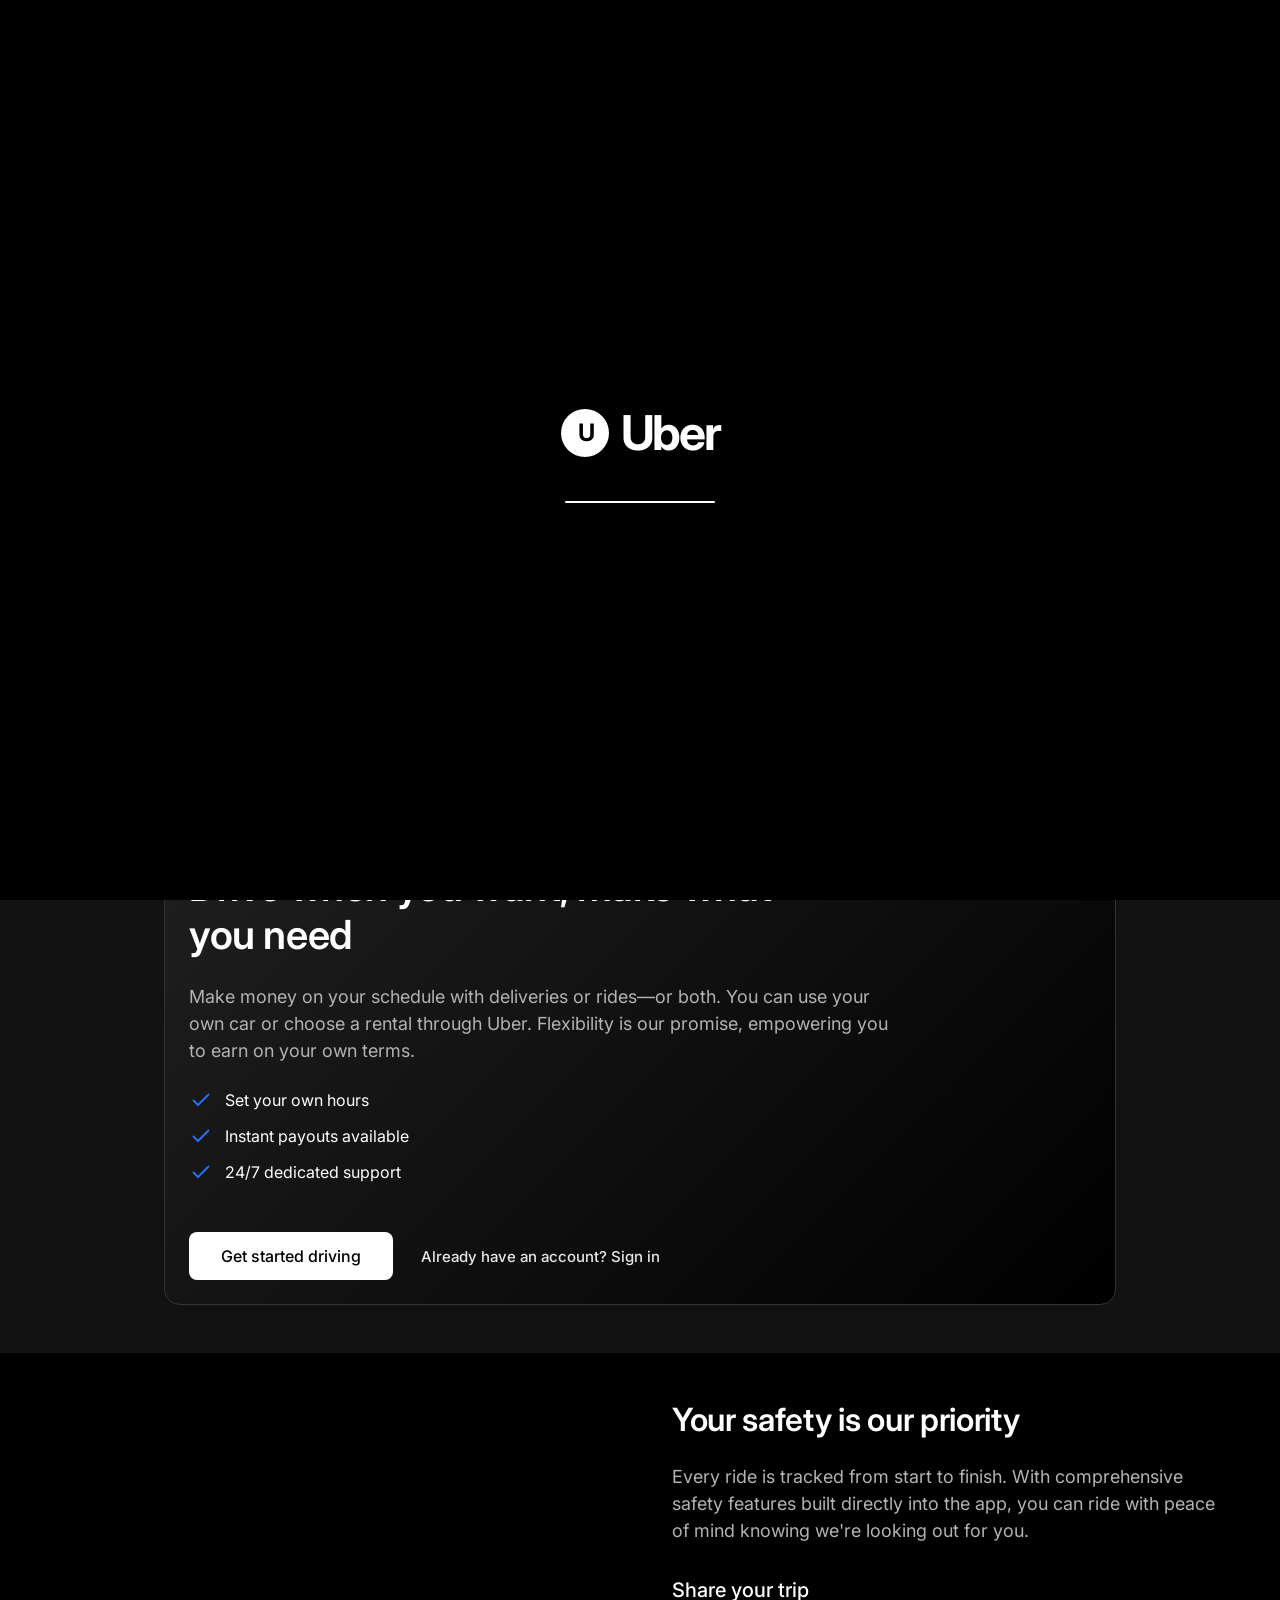
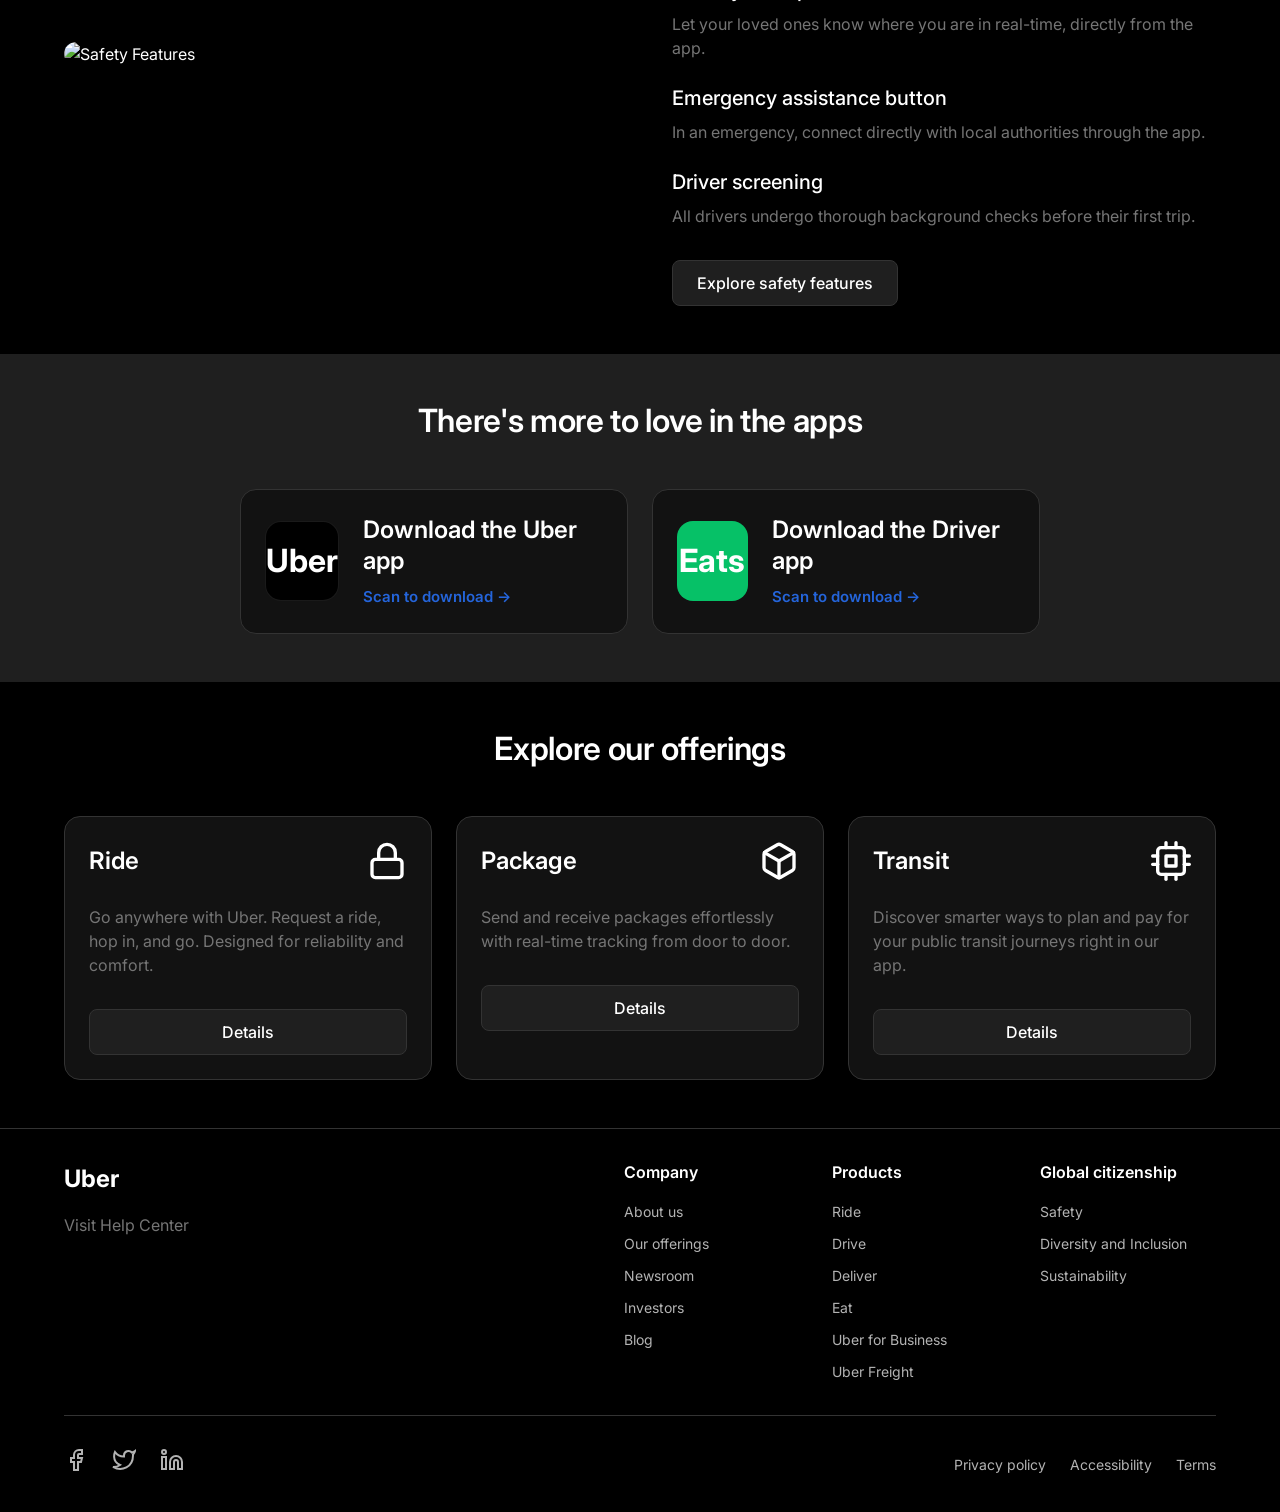
==== index.html @ 0593394d "Add files via upload" ====
<!DOCTYPE html>
<html lang="en">

<head>
    <meta charset="UTF-8">
    <meta name="viewport" content="width=device-width, initial-scale=1.0">
    <meta name="description" content="Uber Services - Premium platform for mobility and logistics">
    <title>Uber | Go anywhere, get anything</title>
    <link rel="stylesheet" href="style.css">
</head>

<body>

    <!-- Start Screen Animation -->
    <div id="start-screen" class="start-screen">
        <div class="start-logo">
            <span class="start-logo-icon">U</span>
            Uber
        </div>
        <div class="start-loader">
            <div class="start-loader-bar"></div>
        </div>
    </div>

    <!-- Header Navigation -->
    <header class="header">
        <div class="container nav-container">
            <a href="index.html" class="logo">
                <svg width="24" height="24" viewBox="0 0 24 24" fill="none" xmlns="http://www.w3.org/2000/svg">
                    <path fill-rule="evenodd" clip-rule="evenodd"
                        d="M12 24c6.627 0 12-5.373 12-12S18.627 0 12 0 0 5.373 0 12s5.373 12 12 12zm0-4.5c4.142 0 7.5-3.358 7.5-7.5S16.142 4.5 12 4.5 4.5 7.858 4.5 12s3.358 7.5 7.5 7.5z"
                        fill="currentColor" />
                </svg>
                Uber
            </a>

            <!-- Desktop Nav -->
            <nav class="nav-menu">
                <a href="index.html" class="nav-link active">Home</a>
                <a href="services.html" class="nav-link">Services</a>
                <a href="about.html" class="nav-link">About Us</a>
                <a href="related.html" class="nav-link">Related</a>
                <a href="contact.html" class="nav-link">Contact</a>
            </nav>

            <div class="nav-actions">
                <a href="login.html" class="nav-link">Log in</a>
                <a href="login.html" class="btn btn-primary route-404">Sign up</a>
            </div>

            <!-- Mobile Menu Toggle -->
            <button class="mobile-menu-btn" aria-label="Toggle Navigation">
                <span></span>
                <span></span>
                <span></span>
            </button>
        </div>
    </header>

    <!-- Mobile Menu Overlay -->
    <div class="mobile-menu-overlay">
        <nav class="mobile-nav-list">
            <a href="index.html" class="mobile-nav-link">Home</a>
            <a href="services.html" class="mobile-nav-link">Services</a>
            <a href="about.html" class="mobile-nav-link">About Us</a>
            <a href="related.html" class="mobile-nav-link">Related</a>
            <a href="contact.html" class="mobile-nav-link">Contact</a>
            <a href="dashboard.html" class="mobile-nav-link">Dashboard Demo</a>
        </nav>
        <div class="mobile-actions">
            <a href="login.html" class="btn btn-secondary" style="width: 100%;">Log in</a>
            <button class="btn btn-primary route-404" style="width: 100%;">Sign up</button>
        </div>
    </div>

    <!-- Main Content -->
    <main class="main-content">
        <!-- Hero Section -->
        <section class="section"
            style="padding-top: 120px; min-height: 80vh; display: flex; align-items: center; position: relative; overflow: hidden;">
            <div
                style="position: absolute; top: -20%; right: -10%; width: 60%; height: 140%; background: linear-gradient(225deg, rgba(39, 110, 241, 0.2) 0%, rgba(0,0,0,0) 70%); border-radius: 50%; filter: blur(80px); z-index: -1;">
            </div>

            <div class="container grid" style="grid-template-columns: 1fr; align-items: center;">
                <div style="max-width: 650px;">
                    <h1 class="animate-on-scroll" style="font-size: 3.5rem;">Go anywhere with Uber</h1>
                    <p class="text-lead animate-on-scroll"
                        style="margin-top: 24px; margin-bottom: 32px; transition-delay: 0.1s; font-size: 1.25rem;">
                        Request a ride, hop in, and go. Enjoy premium mobility and effortless logistics right at your
                        fingertips. From local commutes to cross-country freight, we've got you covered.
                    </p>
                    <div class="flex animate-on-scroll" style="gap: 16px; flex-wrap: wrap; transition-delay: 0.2s;">
                        <button class="btn btn-primary route-404" style="font-size: 1.1rem; padding: 14px 28px;">Request
                            a ride</button>
                        <button class="btn btn-secondary route-404"
                            style="font-size: 1.1rem; padding: 14px 28px;">Schedule for later</button>
                    </div>
                </div>
            </div>
        </section>

        <!-- Drive or Deliver Section -->
        <section class="section" style="background-color: var(--color-bg-secondary);">
            <div class="container grid" style="grid-template-columns: 1fr; max-width: 1000px;">
                <div class="card flex-col justify-between animate-on-scroll"
                    style="min-height: 400px; background: linear-gradient(135deg, var(--color-bg-tertiary) 0%, var(--color-bg-primary) 100%);">
                    <div>
                        <h2 style="font-size: 2.5rem; max-width: 600px;">Drive when you want, make what you need</h2>
                        <p class="text-lead mt-16" style="margin-top: 24px; max-width: 700px;">Make money on your
                            schedule with deliveries or rides—or both. You can use your own car or choose a rental
                            through Uber. Flexibility is our promise, empowering you to earn on your own terms.</p>
                        <ul style="margin-top: 24px; list-style: none; padding: 0;">
                            <li style="margin-bottom: 12px; display: flex; align-items: center; gap: 12px;">
                                <svg width="24" height="24" viewBox="0 0 24 24" fill="none" stroke="currentColor"
                                    stroke-width="2" style="color: var(--color-accent);">
                                    <polyline points="20 6 9 17 4 12"></polyline>
                                </svg> Set your own hours
                            </li>
                            <li style="margin-bottom: 12px; display: flex; align-items: center; gap: 12px;">
                                <svg width="24" height="24" viewBox="0 0 24 24" fill="none" stroke="currentColor"
                                    stroke-width="2" style="color: var(--color-accent);">
                                    <polyline points="20 6 9 17 4 12"></polyline>
                                </svg> Instant payouts available
                            </li>
                            <li style="display: flex; align-items: center; gap: 12px;">
                                <svg width="24" height="24" viewBox="0 0 24 24" fill="none" stroke="currentColor"
                                    stroke-width="2" style="color: var(--color-accent);">
                                    <polyline points="20 6 9 17 4 12"></polyline>
                                </svg> 24/7 dedicated support
                            </li>
                        </ul>
                    </div>
                    <div class="mt-32" style="margin-top: 48px;">
                        <button class="btn btn-primary route-404" style="padding: 14px 32px;">Get started
                            driving</button>
                        <a href="login.html" class="nav-link" style="margin-left: 24px;">Already have an account? Sign
                            in</a>
                    </div>
                </div>
            </div>
        </section>

        <!-- Safety Focus Section -->
        <section class="section">
            <div class="container grid" style="grid-template-columns: 1fr 1fr; gap: 64px; align-items: center;">
                <div class="animate-on-scroll">
                    <img src="https://images.unsplash.com/photo-1549317661-bd32c8ce0db2?auto=format&fit=crop&q=80&w=800"
                        alt="Safety Features" style="border-radius: var(--border-radius-lg); width: 100%;">
                </div>
                <div class="animate-on-scroll" style="transition-delay: 0.2s;">
                    <h2>Your safety is our priority</h2>
                    <p class="text-lead" style="margin-top: 24px; margin-bottom: 32px;">Every ride is tracked from start
                        to finish. With comprehensive safety features built directly into the app, you can ride with
                        peace of mind knowing we're looking out for you.</p>

                    <div style="display: grid; gap: 24px;">
                        <div>
                            <h4>Share your trip</h4>
                            <p class="text-muted" style="margin-top: 8px;">Let your loved ones know where you are in
                                real-time, directly from the app.</p>
                        </div>
                        <div>
                            <h4>Emergency assistance button</h4>
                            <p class="text-muted" style="margin-top: 8px;">In an emergency, connect directly with local
                                authorities through the app.</p>
                        </div>
                        <div>
                            <h4>Driver screening</h4>
                            <p class="text-muted" style="margin-top: 8px;">All drivers undergo thorough background
                                checks before their first trip.</p>
                        </div>
                    </div>

                    <button class="btn btn-secondary route-404" style="margin-top: 32px;">Explore safety
                        features</button>
                </div>
            </div>
        </section>

        <!-- Download App Section -->
        <section class="section" style="background-color: var(--color-bg-tertiary); text-align: center;">
            <div class="container">
                <h2 class="animate-on-scroll">There's more to love in the apps</h2>
                <div class="grid animate-on-scroll"
                    style="grid-template-columns: repeat(auto-fit, minmax(250px, 1fr)); gap: 24px; margin-top: 48px; max-width: 800px; margin-left: auto; margin-right: auto; transition-delay: 0.1s;">

                    <div class="card"
                        style="display: flex; align-items: center; text-align: left; padding: 24px; border: 1px solid var(--color-border); cursor: pointer;"
                        onclick="window.location.href='404.html'">
                        <div
                            style="width: 80px; height: 80px; background-color: var(--color-black); display: flex; justify-content: center; align-items: center; border-radius: 16px; margin-right: 24px; border: 1px solid var(--color-border-light);">
                            <span style="font-size: 2rem; font-weight: 700; color: var(--color-white);">Uber</span>
                        </div>
                        <div>
                            <h3 style="margin-bottom: 8px;">Download the Uber app</h3>
                            <span class="nav-link route-404" style="color: var(--color-accent); font-weight: 600;">Scan
                                to download -></span>
                        </div>
                    </div>

                    <div class="card"
                        style="display: flex; align-items: center; text-align: left; padding: 24px; border: 1px solid var(--color-border); cursor: pointer;"
                        onclick="window.location.href='404.html'">
                        <div
                            style="width: 80px; height: 80px; background-color: #06C167; display: flex; justify-content: center; align-items: center; border-radius: 16px; margin-right: 24px;">
                            <span style="font-size: 2rem; font-weight: 700; color: var(--color-white);">Eats</span>
                        </div>
                        <div>
                            <h3 style="margin-bottom: 8px;">Download the Driver app</h3>
                            <span class="nav-link route-404" style="color: var(--color-accent); font-weight: 600;">Scan
                                to download -></span>
                        </div>
                    </div>
                </div>
            </div>
        </section>

        <!-- Suggestions Section -->
        <section class="section">
            <div class="container">
                <h2 class="animate-on-scroll" style="margin-bottom: 48px; text-align: center;">Explore our offerings
                </h2>
                <div class="grid" style="grid-template-columns: repeat(auto-fit, minmax(280px, 1fr));">
                    <div class="card animate-on-scroll" style="transition-delay: 0.1s;">
                        <div class="flex justify-between items-center" style="margin-bottom: 24px;">
                            <h3>Ride</h3>
                            <svg width="40" height="40" viewBox="0 0 24 24" fill="none" stroke="currentColor"
                                stroke-width="2" stroke-linecap="round" stroke-linejoin="round">
                                <rect x="3" y="11" width="18" height="11" rx="2" ry="2"></rect>
                                <path d="M7 11V7a5 5 0 0110 0v4"></path>
                            </svg>
                        </div>
                        <p class="text-muted" style="margin-bottom: 32px;">Go anywhere with Uber. Request a ride, hop
                            in, and go. Designed for reliability and comfort.</p>
                        <button class="btn btn-secondary route-404" style="width: 100%;">Details</button>
                    </div>

                    <div class="card animate-on-scroll" style="transition-delay: 0.2s;">
                        <div class="flex justify-between items-center" style="margin-bottom: 24px;">
                            <h3>Package</h3>
                            <svg width="40" height="40" viewBox="0 0 24 24" fill="none" stroke="currentColor"
                                stroke-width="2" stroke-linecap="round" stroke-linejoin="round">
                                <path
                                    d="M21 16V8a2 2 0 00-1-1.73l-7-4a2 2 0 00-2 0l-7 4A2 2 0 003 8v8a2 2 0 001 1.73l7 4a2 2 0 002 0l7-4A2 2 0 0021 16z">
                                </path>
                                <polyline points="3.27 6.96 12 12.01 20.73 6.96"></polyline>
                                <line x1="12" y1="22.08" x2="12" y2="12"></line>
                            </svg>
                        </div>
                        <p class="text-muted" style="margin-bottom: 32px;">Send and receive packages effortlessly with
                            real-time tracking from door to door.</p>
                        <button class="btn btn-secondary route-404" style="width: 100%;">Details</button>
                    </div>

                    <div class="card animate-on-scroll" style="transition-delay: 0.3s;">
                        <div class="flex justify-between items-center" style="margin-bottom: 24px;">
                            <h3>Transit</h3>
                            <svg width="40" height="40" viewBox="0 0 24 24" fill="none" stroke="currentColor"
                                stroke-width="2" stroke-linecap="round" stroke-linejoin="round">
                                <rect x="4" y="4" width="16" height="16" rx="2" ry="2"></rect>
                                <rect x="9" y="9" width="6" height="6"></rect>
                                <line x1="9" y1="1" x2="9" y2="4"></line>
                                <line x1="15" y1="1" x2="15" y2="4"></line>
                                <line x1="9" y1="20" x2="9" y2="23"></line>
                                <line x1="15" y1="20" x2="15" y2="23"></line>
                                <line x1="20" y1="9" x2="23" y2="9"></line>
                                <line x1="20" y1="14" x2="23" y2="14"></line>
                                <line x1="1" y1="9" x2="4" y2="9"></line>
                                <line x1="1" y1="14" x2="4" y2="14"></line>
                            </svg>
                        </div>
                        <p class="text-muted" style="margin-bottom: 32px;">Discover smarter ways to plan and pay for
                            your public transit journeys right in our app.</p>
                        <button class="btn btn-secondary route-404" style="width: 100%;">Details</button>
                    </div>
                </div>
            </div>
        </section>
    </main>

    <!-- Footer -->
    <footer class="footer">
        <div class="container">
            <div class="footer-grid">
                <div class="footer-brand">
                    <span class="footer-logo">Uber</span>
                    <p class="text-muted">Visit Help Center</p>
                </div>

                <div>
                    <h4 class="footer-heading">Company</h4>
                    <ul class="footer-links">
                        <li><a href="about.html" class="footer-link">About us</a></li>
                        <li><a href="services.html" class="footer-link">Our offerings</a></li>
                        <li><a href="related.html" class="footer-link">Newsroom</a></li>
                        <li><a href="404.html" class="footer-link">Investors</a></li>
                        <li><a href="404.html" class="footer-link">Blog</a></li>
                    </ul>
                </div>

                <div>
                    <h4 class="footer-heading">Products</h4>
                    <ul class="footer-links">
                        <li><a href="services.html" class="footer-link">Ride</a></li>
                        <li><a href="404.html" class="footer-link">Drive</a></li>
                        <li><a href="404.html" class="footer-link">Deliver</a></li>
                        <li><a href="404.html" class="footer-link">Eat</a></li>
                        <li><a href="404.html" class="footer-link">Uber for Business</a></li>
                        <li><a href="404.html" class="footer-link">Uber Freight</a></li>
                    </ul>
                </div>

                <div>
                    <h4 class="footer-heading">Global citizenship</h4>
                    <ul class="footer-links">
                        <li><a href="404.html" class="footer-link">Safety</a></li>
                        <li><a href="404.html" class="footer-link">Diversity and Inclusion</a></li>
                        <li><a href="404.html" class="footer-link">Sustainability</a></li>
                    </ul>
                </div>
            </div>

            <div class="footer-bottom">
                <div class="flex" style="gap: 24px;">
                    <a href="404.html" class="social-link"><svg width="24" height="24" viewBox="0 0 24 24" fill="none"
                            stroke="currentColor" stroke-width="2">
                            <path d="M18 2h-3a5 5 0 00-5 5v3H7v4h3v8h4v-8h3l1-4h-4V7a1 1 0 011-1h3z"></path>
                        </svg></a>
                    <a href="404.html" class="social-link"><svg width="24" height="24" viewBox="0 0 24 24" fill="none"
                            stroke="currentColor" stroke-width="2">
                            <path
                                d="M23 3a10.9 10.9 0 01-3.14 1.53 4.48 4.48 0 00-7.86 3v1A10.66 10.66 0 013 4s-4 9 5 13a11.64 11.64 0 01-7 2c9 5 20 0 20-11.5a4.5 4.5 0 00-.08-.83A7.72 7.72 0 0023 3z">
                            </path>
                        </svg></a>
                    <a href="404.html" class="social-link"><svg width="24" height="24" viewBox="0 0 24 24" fill="none"
                            stroke="currentColor" stroke-width="2">
                            <path
                                d="M16 8a6 6 0 016 6v7h-4v-7a2 2 0 00-2-2 2 2 0 00-2 2v7h-4v-7a6 6 0 016-6zM2 9h4v12H2z">
                            </path>
                            <circle cx="4" cy="4" r="2"></circle>
                        </svg></a>
                </div>

                <div class="flex" style="gap: 24px;">
                    <a href="404.html" class="footer-link">Privacy policy</a>
                    <a href="404.html" class="footer-link">Accessibility</a>
                    <a href="404.html" class="footer-link">Terms</a>
                </div>
            </div>
        </div>
    </footer>

    <script src="script.js"></script>
    <style>
        /* Responsive adjustments for the newly added Grid layout on mobile */
        @media (max-width: 768px) {
            .container.grid[style*="grid-template-columns: 1fr 1fr"] {
                grid-template-columns: 1fr !important;
                gap: 32px !important;
            }
        }
    </style>
</body>

</html>
---- style.css ----
@import url('https://fonts.googleapis.com/css2?family=Inter:wght@300;400;500;600;700&display=swap');

:root {
    /* Colors - Premium Dark Theme Default with Light Theme Accents */
    --color-bg-primary: #000000;
    --color-bg-secondary: #121212;
    --color-bg-tertiary: #1f1f1f;

    --color-text-primary: #ffffff;
    --color-text-secondary: #b3b3b3;
    --color-text-muted: #757575;

    --color-accent: #276ef1;
    /* Classic tech blue */
    --color-accent-hover: #1e5adb;
    --color-white: #ffffff;
    --color-black: #000000;

    --color-border: #333333;
    --color-border-light: rgba(255, 255, 255, 0.1);

    /* Typography */
    --font-family-base: 'Inter', -apple-system, BlinkMacSystemFont, "Segoe UI", Roboto, Helvetica, Arial, sans-serif;

    /* Layout */
    --max-width: 1200px;
    --header-height: 70px;
    --spacing-xs: 4px;
    --spacing-sm: 8px;
    --spacing-md: 16px;
    --spacing-lg: 24px;
    --spacing-xl: 32px;
    --spacing-xxl: 48px;

    /* Components */
    --border-radius-sm: 4px;
    --border-radius-md: 8px;
    --border-radius-lg: 16px;
    --border-radius-pill: 9999px;

    /* Shadows & Glass */
    --shadow-sm: 0 1px 2px rgba(0, 0, 0, 0.1);
    --shadow-md: 0 4px 6px -1px rgba(0, 0, 0, 0.1), 0 2px 4px -1px rgba(0, 0, 0, 0.06);
    --shadow-lg: 0 10px 15px -3px rgba(0, 0, 0, 0.1), 0 4px 6px -2px rgba(0, 0, 0, 0.05);

    --glass-bg: rgba(31, 31, 31, 0.6);
    --glass-border: rgba(255, 255, 255, 0.08);

    /* Transitions */
    --transition-fast: 0.15s ease-in-out;
    --transition-normal: 0.3s cubic-bezier(0.4, 0, 0.2, 1);
    --transition-slow: 0.5s cubic-bezier(0.4, 0, 0.2, 1);
}

/* =========================================
   RESET & BASE 
   ========================================= */
*,
*::before,
*::after {
    box-sizing: border-box;
    margin: 0;
    padding: 0;
}

html {
    font-size: 16px;
    scroll-behavior: smooth;
}

body {
    font-family: var(--font-family-base);
    background-color: var(--color-bg-primary);
    color: var(--color-text-primary);
    line-height: 1.5;
    -webkit-font-smoothing: antialiased;
    -moz-osx-font-smoothing: grayscale;
    overflow-x: hidden;
    min-width: 320px;
    /* Base mobile requirement */
    min-height: 100vh;
    display: flex;
    flex-direction: column;
}

/* Hide scrollbar for a cleaner look while maintaining functionality */
::-webkit-scrollbar {
    width: 8px;
}

::-webkit-scrollbar-track {
    background: var(--color-bg-primary);
}

::-webkit-scrollbar-thumb {
    background: var(--color-border);
    border-radius: 4px;
}

::-webkit-scrollbar-thumb:hover {
    background: var(--color-text-muted);
}

a {
    color: inherit;
    text-decoration: none;
    transition: color var(--transition-fast);
}

ul,
ol {
    list-style: none;
}

img,
video {
    max-width: 100%;
    height: auto;
    display: block;
}

button {
    cursor: pointer;
    font-family: inherit;
    border: none;
    background: none;
}

/* Typography Classes */
h1,
.h1 {
    font-size: 2.5rem;
    font-weight: 700;
    line-height: 1.2;
    letter-spacing: -0.02em;
}

h2,
.h2 {
    font-size: 2rem;
    font-weight: 600;
    line-height: 1.2;
    letter-spacing: -0.01em;
}

h3,
.h3 {
    font-size: 1.5rem;
    font-weight: 600;
    line-height: 1.3;
}

h4,
.h4 {
    font-size: 1.25rem;
    font-weight: 500;
    line-height: 1.4;
}

.text-lead {
    font-size: 1.125rem;
    color: var(--color-text-secondary);
}

.text-small {
    font-size: 0.875rem;
    color: var(--color-text-secondary);
}

.text-muted {
    color: var(--color-text-muted);
}

/* =========================================
   LAYOUT UTILITIES
   ========================================= */
.container {
    width: 100%;
    max-width: var(--max-width);
    margin-left: auto;
    margin-right: auto;
    padding-left: var(--spacing-md);
    padding-right: var(--spacing-md);
}

@media (min-width: 768px) {
    .container {
        padding-left: var(--spacing-lg);
        padding-right: var(--spacing-lg);
    }
}

.section {
    padding-top: var(--spacing-xxl);
    padding-bottom: var(--spacing-xxl);
}

.main-content {
    flex: 1 0 auto;
    padding-top: var(--header-height);
    /* Offset for fixed header */
}

/* Flex & Grid Gradients */
.grid {
    display: grid;
    gap: var(--spacing-lg);
}

.flex {
    display: flex;
}

.flex-col {
    flex-direction: column;
}

.items-center {
    align-items: center;
}

.justify-between {
    justify-content: space-between;
}

.justify-center {
    justify-content: center;
}

/* =========================================
   COMPONENTS
   ========================================= */

/* Buttons */
.btn {
    display: inline-flex;
    align-items: center;
    justify-content: center;
    padding: 12px 24px;
    font-size: 1rem;
    font-weight: 500;
    border-radius: var(--border-radius-md);
    transition: all var(--transition-fast);
    text-align: center;
}

.btn-primary {
    background-color: var(--color-white);
    color: var(--color-black);
}

.btn-primary:hover {
    background-color: var(--color-text-secondary);
    transform: translateY(-1px);
}

.btn-secondary {
    background-color: var(--color-bg-tertiary);
    color: var(--color-text-primary);
    border: 1px solid var(--color-border);
}

.btn-secondary:hover {
    background-color: var(--color-border);
}

.btn-accent {
    background-color: var(--color-accent);
    color: var(--color-white);
}

.btn-accent:hover {
    background-color: var(--color-accent-hover);
}

.btn-icon {
    width: 40px;
    height: 40px;
    border-radius: 50%;
    padding: 0;
    display: flex;
    align-items: center;
    justify-content: center;
    background-color: var(--color-bg-tertiary);
    color: var(--color-text-primary);
    transition: background-color var(--transition-fast);
}

.btn-icon:hover {
    background-color: var(--color-border);
}

/* Badges / Pill */
.badge {
    display: inline-block;
    padding: 4px 12px;
    border-radius: var(--border-radius-pill);
    font-size: 0.75rem;
    font-weight: 600;
    text-transform: uppercase;
    letter-spacing: 0.05em;
    background-color: rgba(255, 255, 255, 0.1);
    color: var(--color-white);
}

/* Cards */
.card {
    background-color: var(--color-bg-secondary);
    border: 1px solid var(--color-border);
    border-radius: var(--border-radius-lg);
    padding: var(--spacing-lg);
    transition: transform var(--transition-normal), box-shadow var(--transition-normal);
}

.card:hover {
    transform: translateY(-4px);
    box-shadow: 0 10px 30px rgba(0, 0, 0, 0.5);
    border-color: rgba(255, 255, 255, 0.2);
}

.card-img-wrapper {
    border-radius: var(--border-radius-sm);
    overflow: hidden;
    margin-bottom: var(--spacing-md);
    position: relative;
    aspect-ratio: 16/9;
}

.card-img-wrapper img {
    width: 100%;
    height: 100%;
    object-fit: cover;
    transition: transform var(--transition-slow);
}

.card:hover .card-img-wrapper img {
    transform: scale(1.05);
}

/* Form Elements */
.form-group {
    margin-bottom: var(--spacing-md);
    position: relative;
}

.form-label {
    display: block;
    margin-bottom: var(--spacing-xs);
    font-size: 0.875rem;
    color: var(--color-text-secondary);
    font-weight: 500;
}

.form-control {
    width: 100%;
    padding: 14px 16px;
    background-color: var(--color-bg-tertiary);
    border: 1px solid var(--color-border);
    color: var(--color-text-primary);
    border-radius: var(--border-radius-md);
    font-size: 1rem;
    font-family: inherit;
    transition: border-color var(--transition-fast), box-shadow var(--transition-fast);
}

.form-control:focus {
    outline: none;
    border-color: var(--color-text-secondary);
    box-shadow: 0 0 0 2px rgba(255, 255, 255, 0.1);
}

.form-control::placeholder {
    color: var(--color-text-muted);
}

/* =========================================
   HEADER & NAVIGATION
   ========================================= */
.header {
    position: fixed;
    top: 0;
    left: 0;
    width: 100%;
    height: var(--header-height);
    background: var(--glass-bg);
    backdrop-filter: blur(12px);
    -webkit-backdrop-filter: blur(12px);
    border-bottom: 1px solid var(--glass-border);
    z-index: 1000;
    display: flex;
    align-items: center;
    transition: transform var(--transition-normal);
}

.header.scrolled-down {
    transform: translateY(-100%);
}

.header.scrolled-up {
    transform: translateY(0);
    background-color: rgba(0, 0, 0, 0.9);
}

.nav-container {
    display: flex;
    justify-content: space-between;
    align-items: center;
    width: 100%;
    height: 100%;
}

.logo {
    font-size: 1.5rem;
    font-weight: 700;
    letter-spacing: -0.05em;
    display: flex;
    align-items: center;
    gap: 8px;
}

/* Desktop Nav */
.nav-menu {
    display: none;
}

@media (min-width: 1024px) {
    .nav-menu {
        display: flex;
        align-items: center;
        gap: var(--spacing-lg);
    }
}

.nav-link {
    font-weight: 500;
    font-size: 0.9375rem;
    color: var(--color-text-primary);
    position: relative;
    padding: 8px 0;
    opacity: 0.9;
}

.nav-link:hover,
.nav-link.active {
    opacity: 1;
}

.nav-link::after {
    content: '';
    position: absolute;
    bottom: 0;
    left: 0;
    width: 0;
    height: 2px;
    background-color: var(--color-white);
    transition: width var(--transition-normal);
}

.nav-link:hover::after,
.nav-link.active::after {
    width: 100%;
}

.nav-actions {
    display: none;
}

@media (min-width: 1024px) {
    .nav-actions {
        display: flex;
        align-items: center;
        gap: var(--spacing-md);
    }
}

/* Mobile Nav Toggle */
.mobile-menu-btn {
    display: flex;
    flex-direction: column;
    justify-content: space-between;
    width: 24px;
    height: 18px;
    background: transparent;
    border: none;
    cursor: pointer;
    z-index: 1002;
}

@media (min-width: 1024px) {
    .mobile-menu-btn {
        display: none;
    }
}

.mobile-menu-btn span {
    display: block;
    width: 100%;
    height: 2px;
    background-color: var(--color-white);
    border-radius: 2px;
    transition: transform var(--transition-normal), opacity var(--transition-fast);
    transform-origin: left center;
}

.mobile-menu-btn.open span:nth-child(1) {
    transform: rotate(45deg);
}

.mobile-menu-btn.open span:nth-child(2) {
    opacity: 0;
}

.mobile-menu-btn.open span:nth-child(3) {
    transform: rotate(-45deg);
}

/* Mobile Menu Overlay */
.mobile-menu-overlay {
    position: fixed;
    top: 0;
    left: 0;
    width: 100vw;
    height: 100vh;
    background-color: var(--color-bg-primary);
    z-index: 1001;
    display: flex;
    flex-direction: column;
    padding: calc(var(--header-height) + var(--spacing-lg)) var(--spacing-lg) var(--spacing-lg);
    transform: translateX(100%);
    transition: transform var(--transition-normal);
    overflow-y: auto;
}

.mobile-menu-overlay.open {
    transform: translateX(0);
}

.mobile-nav-list {
    display: flex;
    flex-direction: column;
    gap: var(--spacing-lg);
    margin-bottom: var(--spacing-xxl);
}

.mobile-nav-link {
    font-size: 2rem;
    font-weight: 600;
    letter-spacing: -0.02em;
}

.mobile-actions {
    display: flex;
    flex-direction: column;
    gap: var(--spacing-md);
    margin-top: auto;
}

/* =========================================
   FOOTER
   ========================================= */
.footer {
    background-color: var(--color-bg-primary);
    border-top: 1px solid var(--color-border);
    padding: var(--spacing-xl) 0;
    margin-top: auto;
}

.footer-grid {
    display: grid;
    grid-template-columns: 1fr;
    gap: var(--spacing-xl);
}

@media (min-width: 768px) {
    .footer-grid {
        grid-template-columns: 2fr 1fr 1fr;
    }
}

@media (min-width: 1024px) {
    .footer-grid {
        grid-template-columns: 3fr 1fr 1fr 1fr;
    }
}

.footer-brand {
    margin-bottom: var(--spacing-md);
}

.footer-logo {
    font-size: 1.5rem;
    font-weight: 700;
    margin-bottom: var(--spacing-md);
    display: block;
}

.social-links {
    display: flex;
    gap: var(--spacing-md);
    margin-top: var(--spacing-md);
}

.social-link {
    color: var(--color-text-secondary);
    font-size: 1.25rem;
}

.social-link:hover {
    color: var(--color-white);
}

.footer-heading {
    font-size: 1rem;
    font-weight: 600;
    margin-bottom: var(--spacing-md);
}

.footer-links {
    display: flex;
    flex-direction: column;
    gap: var(--spacing-sm);
}

.footer-link {
    color: var(--color-text-secondary);
    font-size: 0.875rem;
}

.footer-link:hover {
    color: var(--color-white);
    text-decoration: underline;
}

.footer-bottom {
    display: flex;
    flex-direction: column;
    align-items: center;
    gap: var(--spacing-md);
    padding-top: var(--spacing-xl);
    margin-top: var(--spacing-xl);
    border-top: 1px solid var(--color-border);
    font-size: 0.875rem;
    color: var(--color-text-muted);
}

@media (min-width: 768px) {
    .footer-bottom {
        flex-direction: row;
        justify-content: space-between;
    }
}

/* =========================================
   START SCREEN ANIMATION
   ========================================= */
.start-screen {
    position: fixed;
    top: 0;
    left: 0;
    width: 100vw;
    height: 100vh;
    background-color: var(--color-black);
    z-index: 9999;
    display: flex;
    justify-content: center;
    align-items: center;
    flex-direction: column;
    transition: opacity 0.6s cubic-bezier(0.8, 0, 0.2, 1), visibility 0.6s;
}

.start-screen.hidden {
    opacity: 0;
    visibility: hidden;
    pointer-events: none;
}

.start-logo {
    font-size: 3rem;
    font-weight: 700;
    letter-spacing: -0.05em;
    color: var(--color-white);
    display: flex;
    align-items: center;
    gap: 12px;
    opacity: 0;
    animation: revealUp 0.8s 0.2s cubic-bezier(0.2, 0.8, 0.2, 1) forwards;
}

.start-logo-icon {
    width: 48px;
    height: 48px;
    background: var(--color-white);
    color: var(--color-black);
    border-radius: 50%;
    display: flex;
    justify-content: center;
    align-items: center;
    font-size: 1.5rem;
    transform: scale(0);
    animation: scaleIn 0.6s 0.6s cubic-bezier(0.34, 1.56, 0.64, 1) forwards;
}

.start-loader {
    margin-top: 32px;
    width: 150px;
    height: 2px;
    background-color: rgba(255, 255, 255, 0.1);
    border-radius: 2px;
    overflow: hidden;
    position: relative;
    opacity: 0;
    animation: fadeIn 0.4s 1s forwards;
}

.start-loader-bar {
    position: absolute;
    top: 0;
    left: 0;
    height: 100%;
    width: 0%;
    background-color: var(--color-white);
    animation: loadProgress 1.5s 1.2s cubic-bezier(0.8, 0, 0.2, 1) forwards;
}

/* =========================================
   SCROLL ANIMATIONS (Intersection Observer)
   ========================================= */
.animate-on-scroll {
    opacity: 0;
    transform: translateY(30px);
    transition: opacity 0.8s cubic-bezier(0.2, 0.8, 0.2, 1),
        transform 0.8s cubic-bezier(0.2, 0.8, 0.2, 1);
    will-change: opacity, transform;
}

.animate-on-scroll.is-visible {
    opacity: 1;
    transform: translateY(0);
}

/* Base Keyframes */
@keyframes revealUp {
    0% {
        opacity: 0;
        transform: translateY(20px);
    }

    100% {
        opacity: 1;
        transform: translateY(0);
    }
}

@keyframes scaleIn {
    0% {
        transform: scale(0);
    }

    100% {
        transform: scale(1);
    }
}

@keyframes fadeIn {
    0% {
        opacity: 0;
    }

    100% {
        opacity: 1;
    }
}

@keyframes loadProgress {
    0% {
        width: 0%;
    }

    100% {
        width: 100%;
    }
}
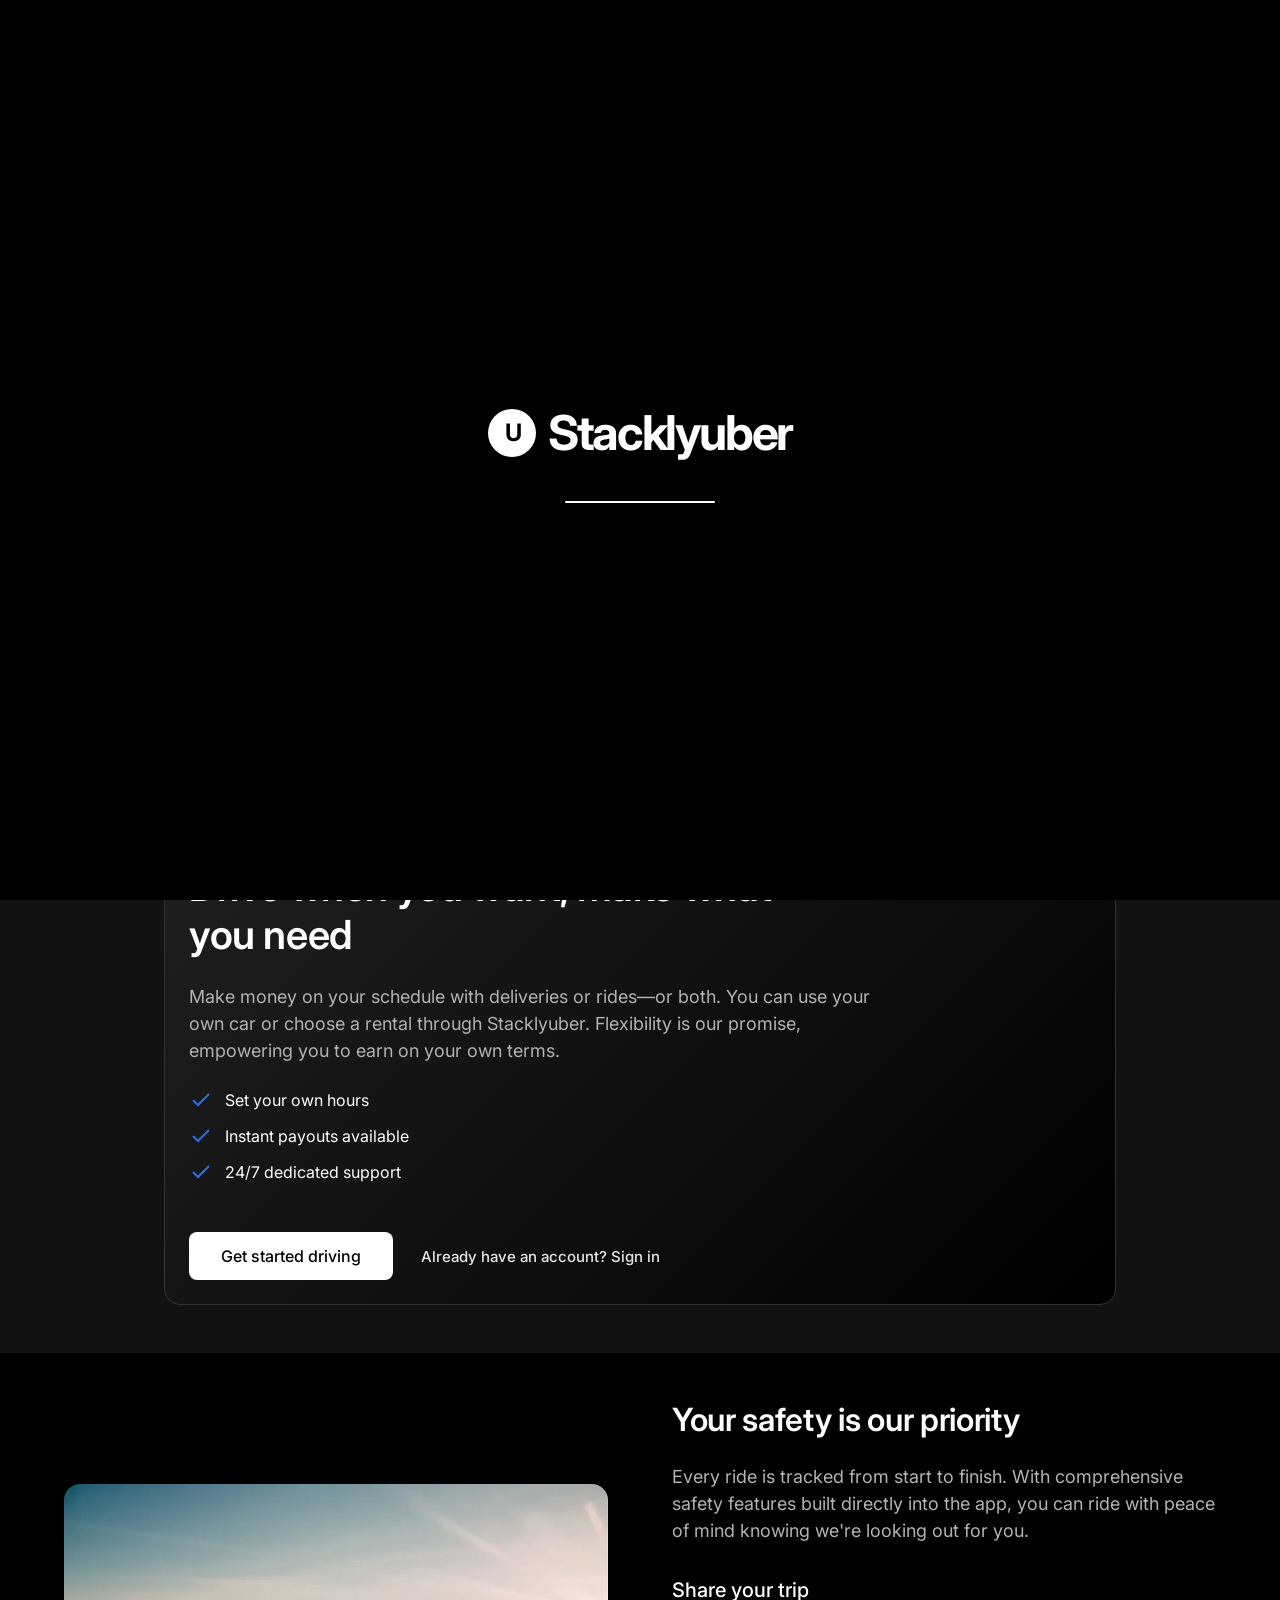
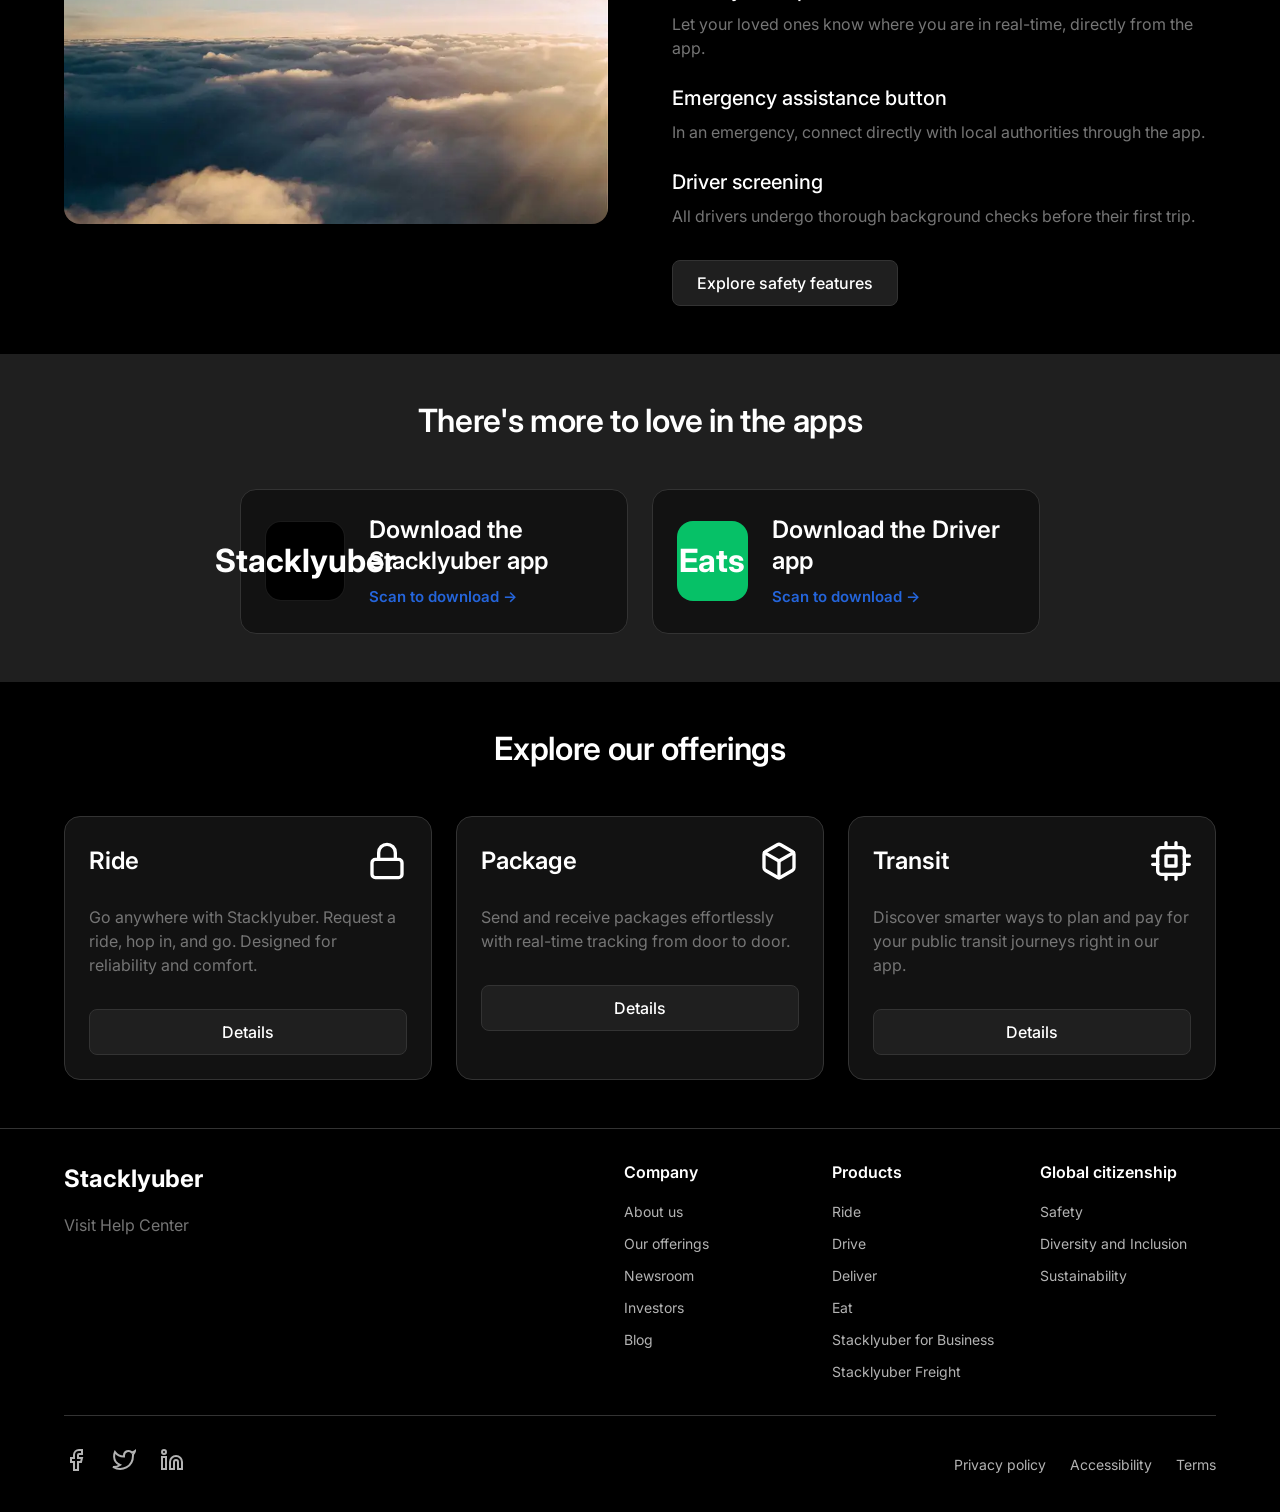
==== commit 67ff15a3: "Add files via upload" ====
--- a/index.html
+++ b/index.html
@@ -4,8 +4,8 @@
 <head>
     <meta charset="UTF-8">
     <meta name="viewport" content="width=device-width, initial-scale=1.0">
-    <meta name="description" content="Uber Services - Premium platform for mobility and logistics">
-    <title>Uber | Go anywhere, get anything</title>
+    <meta name="description" content="Stacklyuber Services - Premium platform for mobility and logistics">
+    <title>Stacklyuber | Go anywhere, get anything</title>
     <link rel="stylesheet" href="style.css">
 </head>
 
@@ -15,7 +15,7 @@
     <div id="start-screen" class="start-screen">
         <div class="start-logo">
             <span class="start-logo-icon">U</span>
-            Uber
+            Stacklyuber
         </div>
         <div class="start-loader">
             <div class="start-loader-bar"></div>
@@ -31,12 +31,18 @@
                         d="M12 24c6.627 0 12-5.373 12-12S18.627 0 12 0 0 5.373 0 12s5.373 12 12 12zm0-4.5c4.142 0 7.5-3.358 7.5-7.5S16.142 4.5 12 4.5 4.5 7.858 4.5 12s3.358 7.5 7.5 7.5z"
                         fill="currentColor" />
                 </svg>
-                Uber
+                Stacklyuber
             </a>
 
-            <!-- Desktop Nav -->
+                        <!-- Desktop Nav -->
             <nav class="nav-menu">
-                <a href="index.html" class="nav-link active">Home</a>
+                <div class="dropdown">
+                    <button class="nav-link dropdown-btn active">Home <svg width="16" height="16" viewBox="0 0 24 24" fill="none" stroke="currentColor" stroke-width="2" stroke-linecap="round" stroke-linejoin="round"><polyline points="6 9 12 15 18 9"></polyline></svg></button>
+                    <div class="dropdown-content">
+                        <a href="index.html">Home 1</a>
+                        <a href="home2.html">Home 2</a>
+                    </div>
+                </div>
                 <a href="services.html" class="nav-link">Services</a>
                 <a href="about.html" class="nav-link">About Us</a>
                 <a href="related.html" class="nav-link">Related</a>
@@ -59,8 +65,12 @@
 
     <!-- Mobile Menu Overlay -->
     <div class="mobile-menu-overlay">
-        <nav class="mobile-nav-list">
-            <a href="index.html" class="mobile-nav-link">Home</a>
+                <nav class="mobile-nav-list">
+            <button class="mobile-dropdown-btn" onclick="this.nextElementSibling.classList.toggle('show')">Home <svg width="20" height="20" viewBox="0 0 24 24" fill="none" stroke="currentColor" stroke-width="2"><polyline points="6 9 12 15 18 9"></polyline></svg></button>
+            <div class="mobile-dropdown-content">
+                <a href="index.html">Home 1</a>
+                <a href="home2.html">Home 2</a>
+            </div>
             <a href="services.html" class="mobile-nav-link">Services</a>
             <a href="about.html" class="mobile-nav-link">About Us</a>
             <a href="related.html" class="mobile-nav-link">Related</a>
@@ -84,7 +94,7 @@
 
             <div class="container grid" style="grid-template-columns: 1fr; align-items: center;">
                 <div style="max-width: 650px;">
-                    <h1 class="animate-on-scroll" style="font-size: 3.5rem;">Go anywhere with Uber</h1>
+                    <h1 class="animate-on-scroll" style="font-size: 3.5rem;">Go anywhere with Stacklyuber</h1>
                     <p class="text-lead animate-on-scroll"
                         style="margin-top: 24px; margin-bottom: 32px; transition-delay: 0.1s; font-size: 1.25rem;">
                         Request a ride, hop in, and go. Enjoy premium mobility and effortless logistics right at your
@@ -109,7 +119,7 @@
                         <h2 style="font-size: 2.5rem; max-width: 600px;">Drive when you want, make what you need</h2>
                         <p class="text-lead mt-16" style="margin-top: 24px; max-width: 700px;">Make money on your
                             schedule with deliveries or rides—or both. You can use your own car or choose a rental
-                            through Uber. Flexibility is our promise, empowering you to earn on your own terms.</p>
+                            through Stacklyuber. Flexibility is our promise, empowering you to earn on your own terms.</p>
                         <ul style="margin-top: 24px; list-style: none; padding: 0;">
                             <li style="margin-bottom: 12px; display: flex; align-items: center; gap: 12px;">
                                 <svg width="24" height="24" viewBox="0 0 24 24" fill="none" stroke="currentColor"
@@ -145,7 +155,7 @@
         <section class="section">
             <div class="container grid" style="grid-template-columns: 1fr 1fr; gap: 64px; align-items: center;">
                 <div class="animate-on-scroll">
-                    <img src="https://images.unsplash.com/photo-1549317661-bd32c8ce0db2?auto=format&fit=crop&q=80&w=800"
+                    <img src="images/site_img_6.webp"
                         alt="Safety Features" style="border-radius: var(--border-radius-lg); width: 100%;">
                 </div>
                 <div class="animate-on-scroll" style="transition-delay: 0.2s;">
@@ -190,10 +200,10 @@
                         onclick="window.location.href='404.html'">
                         <div
                             style="width: 80px; height: 80px; background-color: var(--color-black); display: flex; justify-content: center; align-items: center; border-radius: 16px; margin-right: 24px; border: 1px solid var(--color-border-light);">
-                            <span style="font-size: 2rem; font-weight: 700; color: var(--color-white);">Uber</span>
-                        </div>
-                        <div>
-                            <h3 style="margin-bottom: 8px;">Download the Uber app</h3>
+                            <span style="font-size: 2rem; font-weight: 700; color: var(--color-white);">Stacklyuber</span>
+                        </div>
+                        <div>
+                            <h3 style="margin-bottom: 8px;">Download the Stacklyuber app</h3>
                             <span class="nav-link route-404" style="color: var(--color-accent); font-weight: 600;">Scan
                                 to download -></span>
                         </div>
@@ -231,7 +241,7 @@
                                 <path d="M7 11V7a5 5 0 0110 0v4"></path>
                             </svg>
                         </div>
-                        <p class="text-muted" style="margin-bottom: 32px;">Go anywhere with Uber. Request a ride, hop
+                        <p class="text-muted" style="margin-bottom: 32px;">Go anywhere with Stacklyuber. Request a ride, hop
                             in, and go. Designed for reliability and comfort.</p>
                         <button class="btn btn-secondary route-404" style="width: 100%;">Details</button>
                     </div>
@@ -284,7 +294,7 @@
         <div class="container">
             <div class="footer-grid">
                 <div class="footer-brand">
-                    <span class="footer-logo">Uber</span>
+                    <span class="footer-logo">Stacklyuber</span>
                     <p class="text-muted">Visit Help Center</p>
                 </div>
 
@@ -306,8 +316,8 @@
                         <li><a href="404.html" class="footer-link">Drive</a></li>
                         <li><a href="404.html" class="footer-link">Deliver</a></li>
                         <li><a href="404.html" class="footer-link">Eat</a></li>
-                        <li><a href="404.html" class="footer-link">Uber for Business</a></li>
-                        <li><a href="404.html" class="footer-link">Uber Freight</a></li>
+                        <li><a href="404.html" class="footer-link">Stacklyuber for Business</a></li>
+                        <li><a href="404.html" class="footer-link">Stacklyuber Freight</a></li>
                     </ul>
                 </div>
 
--- a/style.css
+++ b/style.css
@@ -431,6 +431,101 @@
     }
 }
 
+.nav-link.active {
+    font-weight: 600;
+}
+
+/* Dropdown Styles */
+.dropdown {
+    position: relative;
+    display: inline-block;
+}
+
+.dropdown-btn {
+    background: transparent;
+    border: none;
+    font-size: 1rem;
+    cursor: pointer;
+    display: flex;
+    align-items: center;
+    gap: 4px;
+}
+
+.dropdown-content {
+    display: none;
+    position: absolute;
+    background-color: var(--color-bg-secondary);
+    min-width: 160px;
+    box-shadow: var(--shadow-md);
+    border-radius: var(--border-radius-md);
+    border: 1px solid var(--color-border);
+    z-index: 1000;
+    top: 100%;
+    left: 0;
+    padding: 8px 0;
+    opacity: 0;
+    transform: translateY(10px);
+    transition: opacity var(--transition-bounce), transform var(--transition-bounce);
+}
+
+.dropdown-content a {
+    color: var(--color-text-primary);
+    padding: 12px 16px;
+    text-decoration: none;
+    display: block;
+    font-size: 0.875rem;
+    transition: background-color var(--transition-fast);
+}
+
+.dropdown-content a:hover {
+    background-color: var(--color-bg-tertiary);
+}
+
+/* Show dropdown on hover (desktop) */
+@media (min-width: 769px) {
+    .dropdown:hover .dropdown-content {
+        display: block;
+        opacity: 1;
+        transform: translateY(0);
+    }
+}
+
+/* Mobile Nav Dropdown */
+.mobile-dropdown-btn {
+    display: flex;
+    justify-content: space-between;
+    align-items: center;
+    width: 100%;
+    background: transparent;
+    border: none;
+    color: var(--color-white);
+    font-size: 1.5rem;
+    font-weight: 600;
+    text-align: left;
+    margin-bottom: 24px;
+    cursor: pointer;
+}
+
+.mobile-dropdown-content {
+    display: none;
+    flex-direction: column;
+    padding-left: 16px;
+    margin-bottom: 24px;
+    border-left: 2px solid var(--color-border);
+}
+
+.mobile-dropdown-content a {
+    color: var(--color-text-muted);
+    font-size: 1.125rem;
+    margin-bottom: 16px;
+    text-decoration: none;
+    display: block;
+}
+
+.mobile-dropdown-content.show {
+    display: flex;
+}
+
 .nav-link {
     font-weight: 500;
     font-size: 0.9375rem;
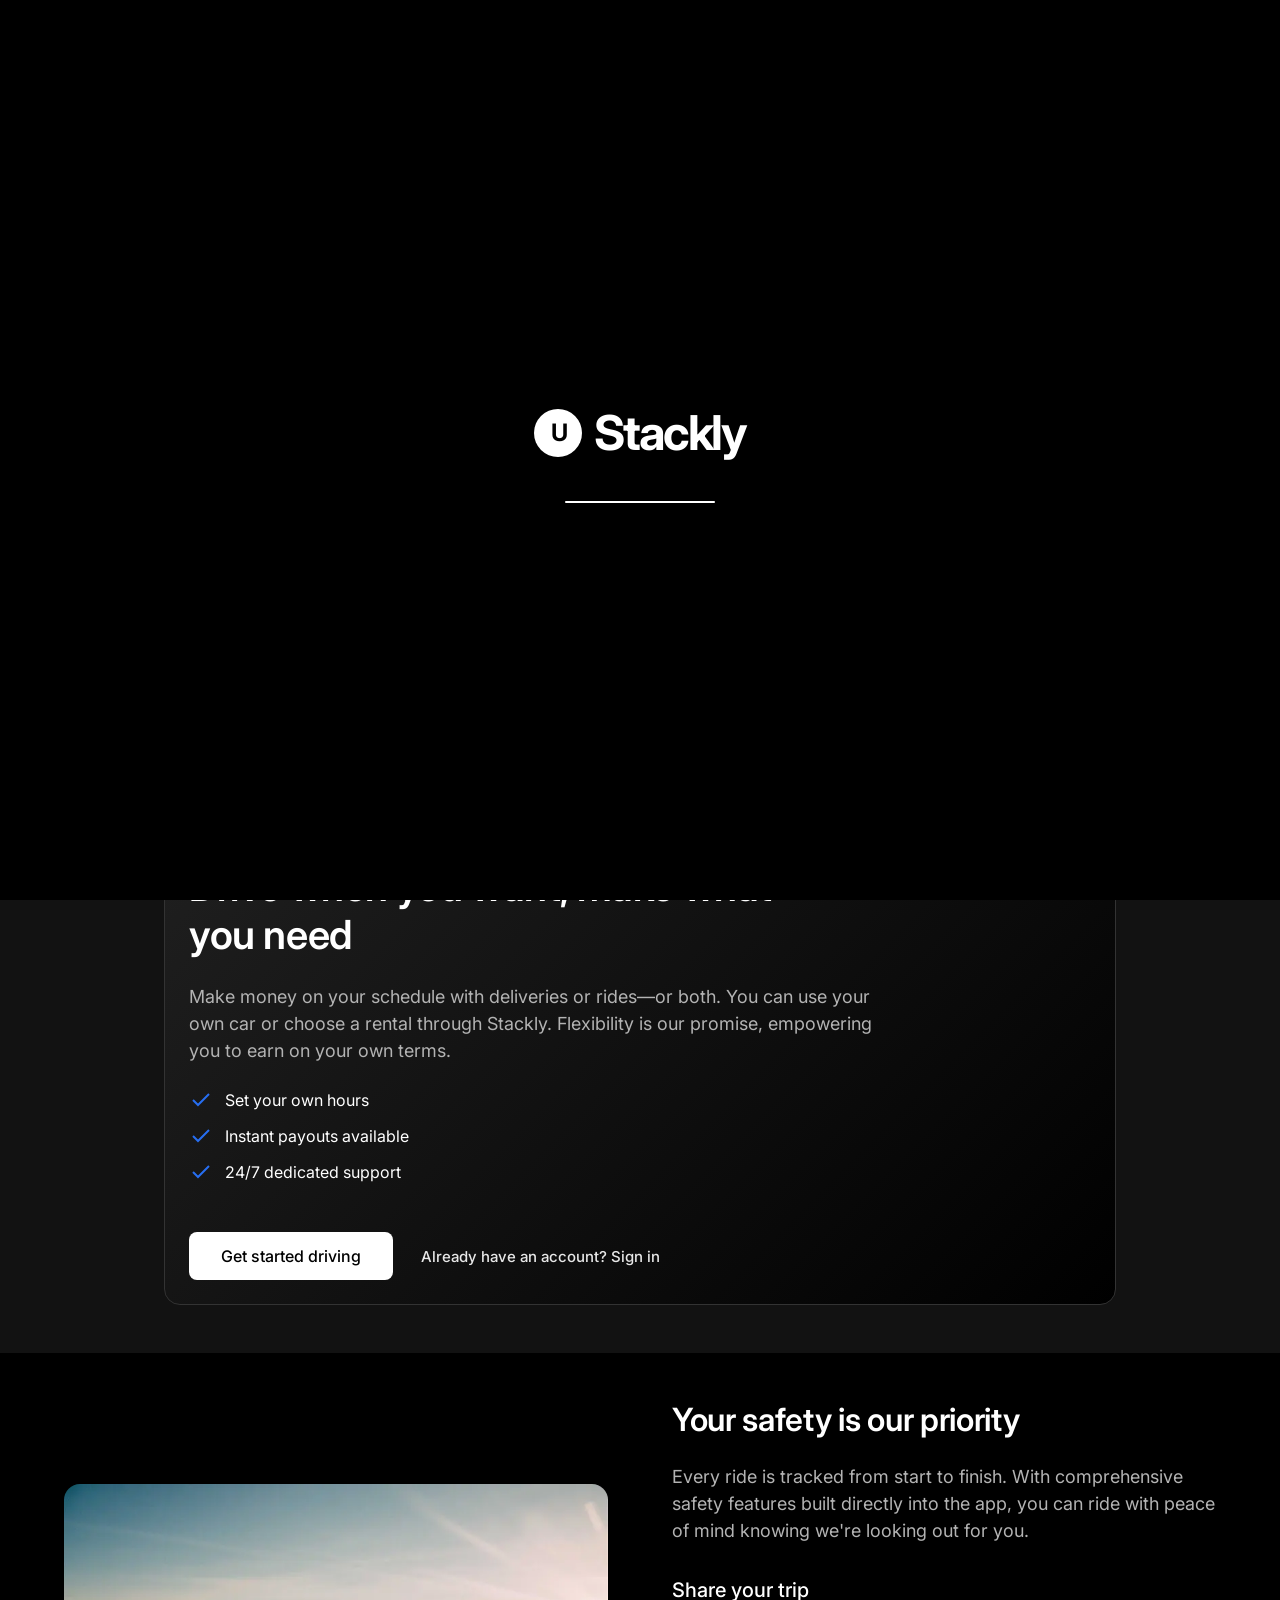
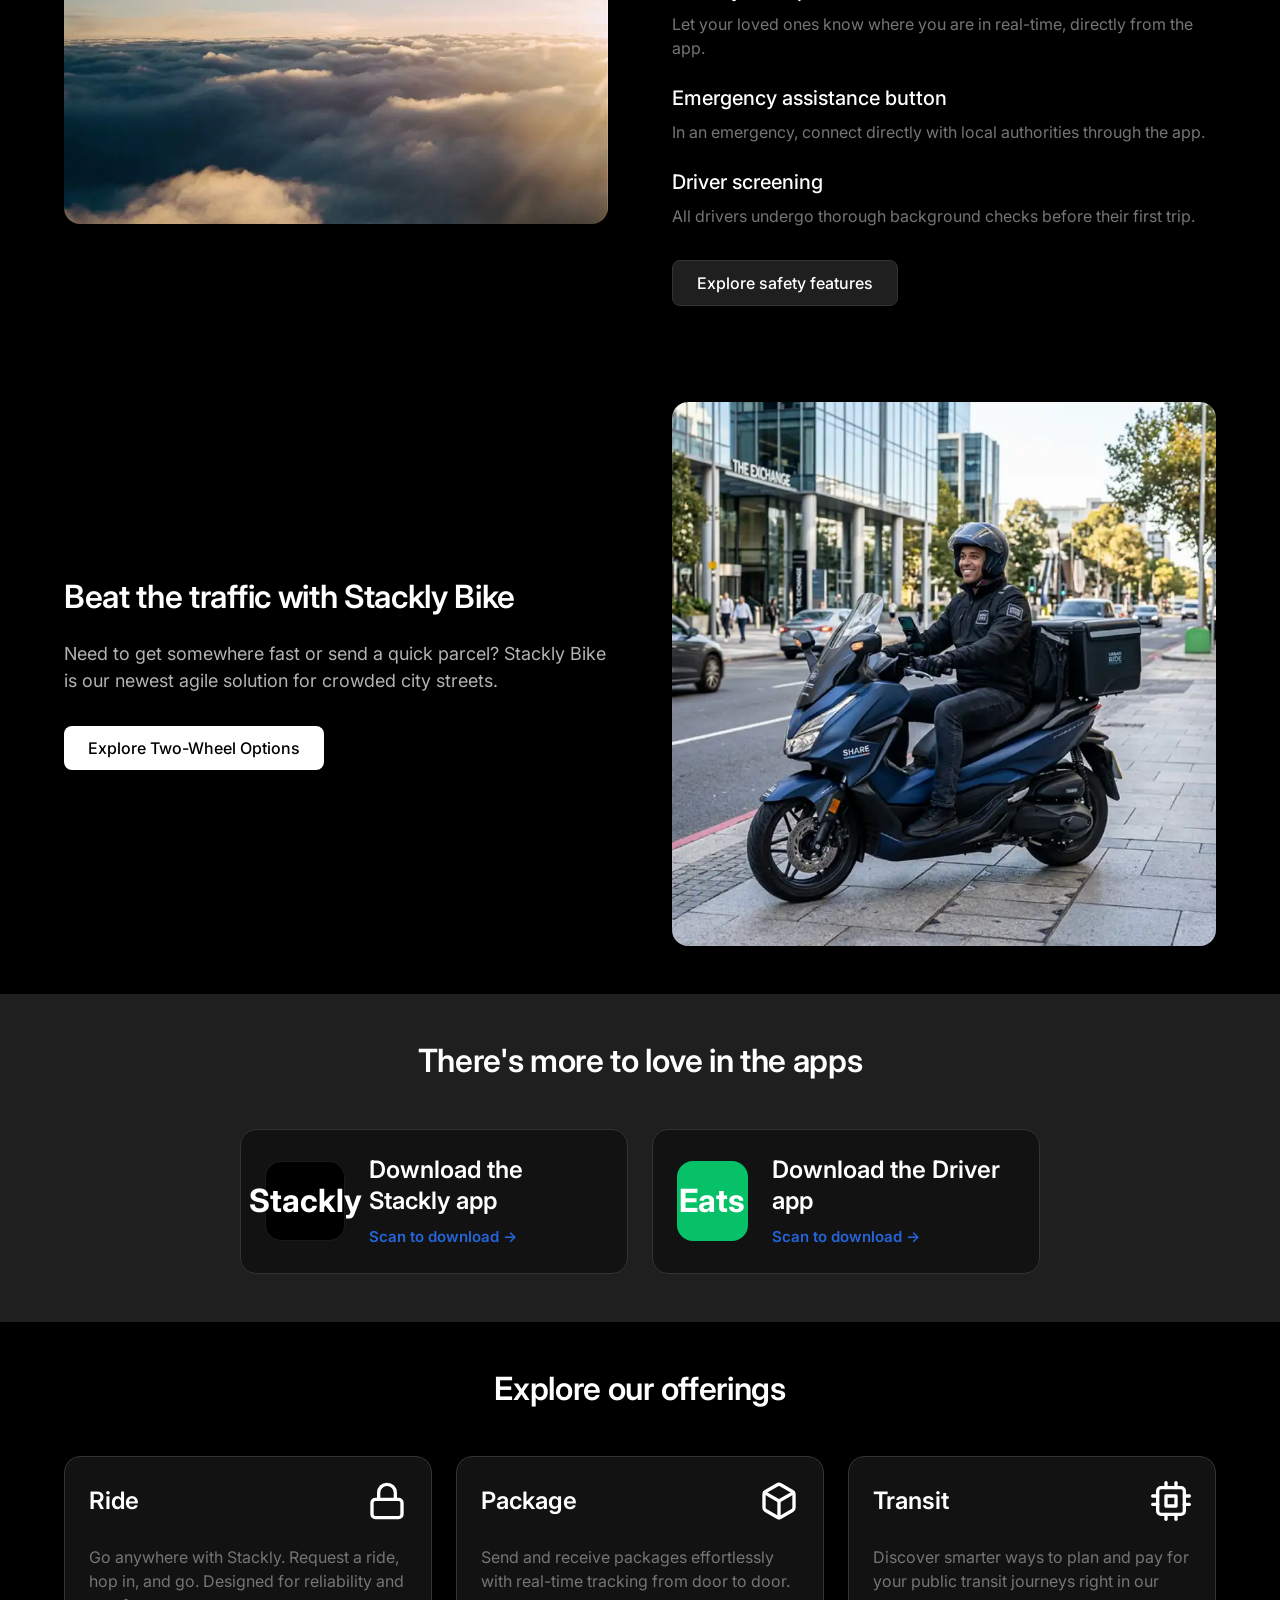
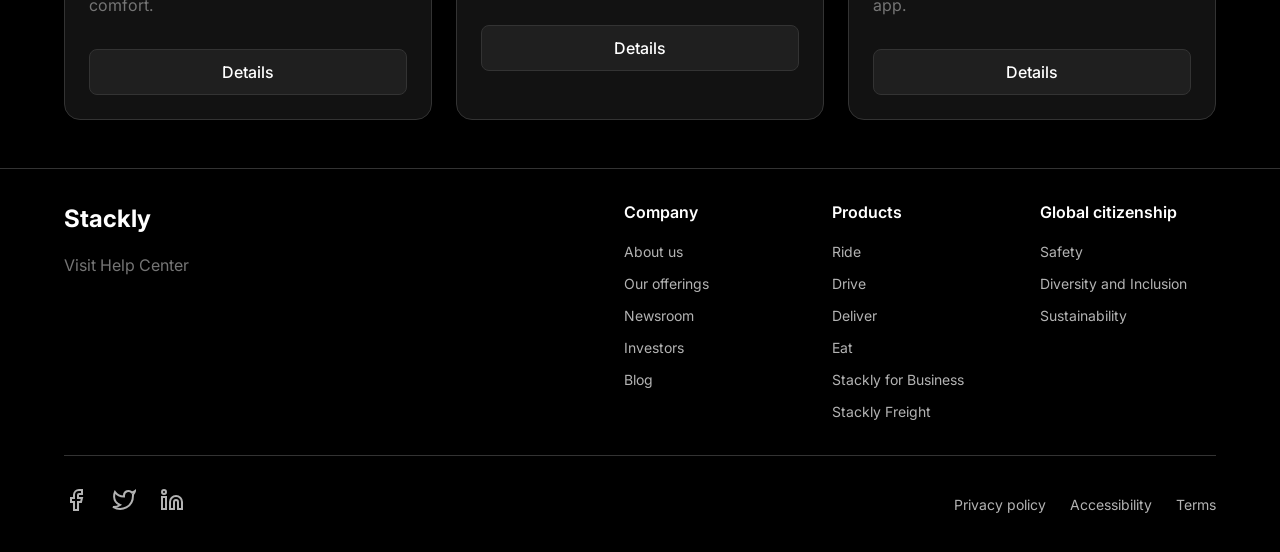
==== commit e2b6b002: "Add files via upload" ====
--- a/index.html
+++ b/index.html
@@ -4,8 +4,8 @@
 <head>
     <meta charset="UTF-8">
     <meta name="viewport" content="width=device-width, initial-scale=1.0">
-    <meta name="description" content="Stacklyuber Services - Premium platform for mobility and logistics">
-    <title>Stacklyuber | Go anywhere, get anything</title>
+    <meta name="description" content="Stackly Services - Premium platform for mobility and logistics">
+    <title>Stackly | Go anywhere, get anything</title>
     <link rel="stylesheet" href="style.css">
 </head>
 
@@ -15,7 +15,7 @@
     <div id="start-screen" class="start-screen">
         <div class="start-logo">
             <span class="start-logo-icon">U</span>
-            Stacklyuber
+            Stackly
         </div>
         <div class="start-loader">
             <div class="start-loader-bar"></div>
@@ -31,13 +31,17 @@
                         d="M12 24c6.627 0 12-5.373 12-12S18.627 0 12 0 0 5.373 0 12s5.373 12 12 12zm0-4.5c4.142 0 7.5-3.358 7.5-7.5S16.142 4.5 12 4.5 4.5 7.858 4.5 12s3.358 7.5 7.5 7.5z"
                         fill="currentColor" />
                 </svg>
-                Stacklyuber
+                Stackly
             </a>
 
-                        <!-- Desktop Nav -->
+            <!-- Desktop Nav -->
             <nav class="nav-menu">
                 <div class="dropdown">
-                    <button class="nav-link dropdown-btn active">Home <svg width="16" height="16" viewBox="0 0 24 24" fill="none" stroke="currentColor" stroke-width="2" stroke-linecap="round" stroke-linejoin="round"><polyline points="6 9 12 15 18 9"></polyline></svg></button>
+                    <button class="nav-link dropdown-btn active">Home <svg width="16" height="16" viewBox="0 0 24 24"
+                            fill="none" stroke="currentColor" stroke-width="2" stroke-linecap="round"
+                            stroke-linejoin="round">
+                            <polyline points="6 9 12 15 18 9"></polyline>
+                        </svg></button>
                     <div class="dropdown-content">
                         <a href="index.html">Home 1</a>
                         <a href="home2.html">Home 2</a>
@@ -65,8 +69,11 @@
 
     <!-- Mobile Menu Overlay -->
     <div class="mobile-menu-overlay">
-                <nav class="mobile-nav-list">
-            <button class="mobile-dropdown-btn" onclick="this.nextElementSibling.classList.toggle('show')">Home <svg width="20" height="20" viewBox="0 0 24 24" fill="none" stroke="currentColor" stroke-width="2"><polyline points="6 9 12 15 18 9"></polyline></svg></button>
+        <nav class="mobile-nav-list">
+            <button class="mobile-dropdown-btn" onclick="this.nextElementSibling.classList.toggle('show')">Home <svg
+                    width="20" height="20" viewBox="0 0 24 24" fill="none" stroke="currentColor" stroke-width="2">
+                    <polyline points="6 9 12 15 18 9"></polyline>
+                </svg></button>
             <div class="mobile-dropdown-content">
                 <a href="index.html">Home 1</a>
                 <a href="home2.html">Home 2</a>
@@ -94,7 +101,7 @@
 
             <div class="container grid" style="grid-template-columns: 1fr; align-items: center;">
                 <div style="max-width: 650px;">
-                    <h1 class="animate-on-scroll" style="font-size: 3.5rem;">Go anywhere with Stacklyuber</h1>
+                    <h1 class="animate-on-scroll" style="font-size: 3.5rem;">Go anywhere with Stackly</h1>
                     <p class="text-lead animate-on-scroll"
                         style="margin-top: 24px; margin-bottom: 32px; transition-delay: 0.1s; font-size: 1.25rem;">
                         Request a ride, hop in, and go. Enjoy premium mobility and effortless logistics right at your
@@ -119,7 +126,7 @@
                         <h2 style="font-size: 2.5rem; max-width: 600px;">Drive when you want, make what you need</h2>
                         <p class="text-lead mt-16" style="margin-top: 24px; max-width: 700px;">Make money on your
                             schedule with deliveries or rides—or both. You can use your own car or choose a rental
-                            through Stacklyuber. Flexibility is our promise, empowering you to earn on your own terms.</p>
+                            through Stackly. Flexibility is our promise, empowering you to earn on your own terms.</p>
                         <ul style="margin-top: 24px; list-style: none; padding: 0;">
                             <li style="margin-bottom: 12px; display: flex; align-items: center; gap: 12px;">
                                 <svg width="24" height="24" viewBox="0 0 24 24" fill="none" stroke="currentColor"
@@ -155,8 +162,8 @@
         <section class="section">
             <div class="container grid" style="grid-template-columns: 1fr 1fr; gap: 64px; align-items: center;">
                 <div class="animate-on-scroll">
-                    <img src="images/site_img_6.webp"
-                        alt="Safety Features" style="border-radius: var(--border-radius-lg); width: 100%;">
+                    <img src="images/site_img_6.webp" alt="Safety Features"
+                        style="border-radius: var(--border-radius-lg); width: 100%;">
                 </div>
                 <div class="animate-on-scroll" style="transition-delay: 0.2s;">
                     <h2>Your safety is our priority</h2>
@@ -184,6 +191,22 @@
 
                     <button class="btn btn-secondary route-404" style="margin-top: 32px;">Explore safety
                         features</button>
+                </div>
+            </div>
+        </section>
+
+        <!-- Bike Service Highlight -->
+        <section class="section" style="background-color: var(--color-bg-primary);">
+            <div class="container grid" style="grid-template-columns: 1fr 1fr; gap: 64px; align-items: center;">
+                <div class="animate-on-scroll">
+                    <h2>Beat the traffic with Stackly Bike</h2>
+                    <p class="text-lead" style="margin-top: 24px; margin-bottom: 32px;">Need to get somewhere fast or
+                        send a quick parcel? Stackly Bike is our newest agile solution for crowded city streets.</p>
+                    <button class="btn btn-primary route-404">Explore Two-Wheel Options</button>
+                </div>
+                <div class="animate-on-scroll" style="transition-delay: 0.2s;">
+                    <img src="images/bike.webp" alt="Stackly Bike Service"
+                        style="border-radius: var(--border-radius-lg); width: 100%; box-shadow: var(--shadow-lg);">
                 </div>
             </div>
         </section>
@@ -200,10 +223,10 @@
                         onclick="window.location.href='404.html'">
                         <div
                             style="width: 80px; height: 80px; background-color: var(--color-black); display: flex; justify-content: center; align-items: center; border-radius: 16px; margin-right: 24px; border: 1px solid var(--color-border-light);">
-                            <span style="font-size: 2rem; font-weight: 700; color: var(--color-white);">Stacklyuber</span>
-                        </div>
-                        <div>
-                            <h3 style="margin-bottom: 8px;">Download the Stacklyuber app</h3>
+                            <span style="font-size: 2rem; font-weight: 700; color: var(--color-white);">Stackly</span>
+                        </div>
+                        <div>
+                            <h3 style="margin-bottom: 8px;">Download the Stackly app</h3>
                             <span class="nav-link route-404" style="color: var(--color-accent); font-weight: 600;">Scan
                                 to download -></span>
                         </div>
@@ -241,7 +264,7 @@
                                 <path d="M7 11V7a5 5 0 0110 0v4"></path>
                             </svg>
                         </div>
-                        <p class="text-muted" style="margin-bottom: 32px;">Go anywhere with Stacklyuber. Request a ride, hop
+                        <p class="text-muted" style="margin-bottom: 32px;">Go anywhere with Stackly. Request a ride, hop
                             in, and go. Designed for reliability and comfort.</p>
                         <button class="btn btn-secondary route-404" style="width: 100%;">Details</button>
                     </div>
@@ -294,7 +317,7 @@
         <div class="container">
             <div class="footer-grid">
                 <div class="footer-brand">
-                    <span class="footer-logo">Stacklyuber</span>
+                    <span class="footer-logo">Stackly</span>
                     <p class="text-muted">Visit Help Center</p>
                 </div>
 
@@ -316,8 +339,8 @@
                         <li><a href="404.html" class="footer-link">Drive</a></li>
                         <li><a href="404.html" class="footer-link">Deliver</a></li>
                         <li><a href="404.html" class="footer-link">Eat</a></li>
-                        <li><a href="404.html" class="footer-link">Stacklyuber for Business</a></li>
-                        <li><a href="404.html" class="footer-link">Stacklyuber Freight</a></li>
+                        <li><a href="404.html" class="footer-link">Stackly for Business</a></li>
+                        <li><a href="404.html" class="footer-link">Stackly Freight</a></li>
                     </ul>
                 </div>
 
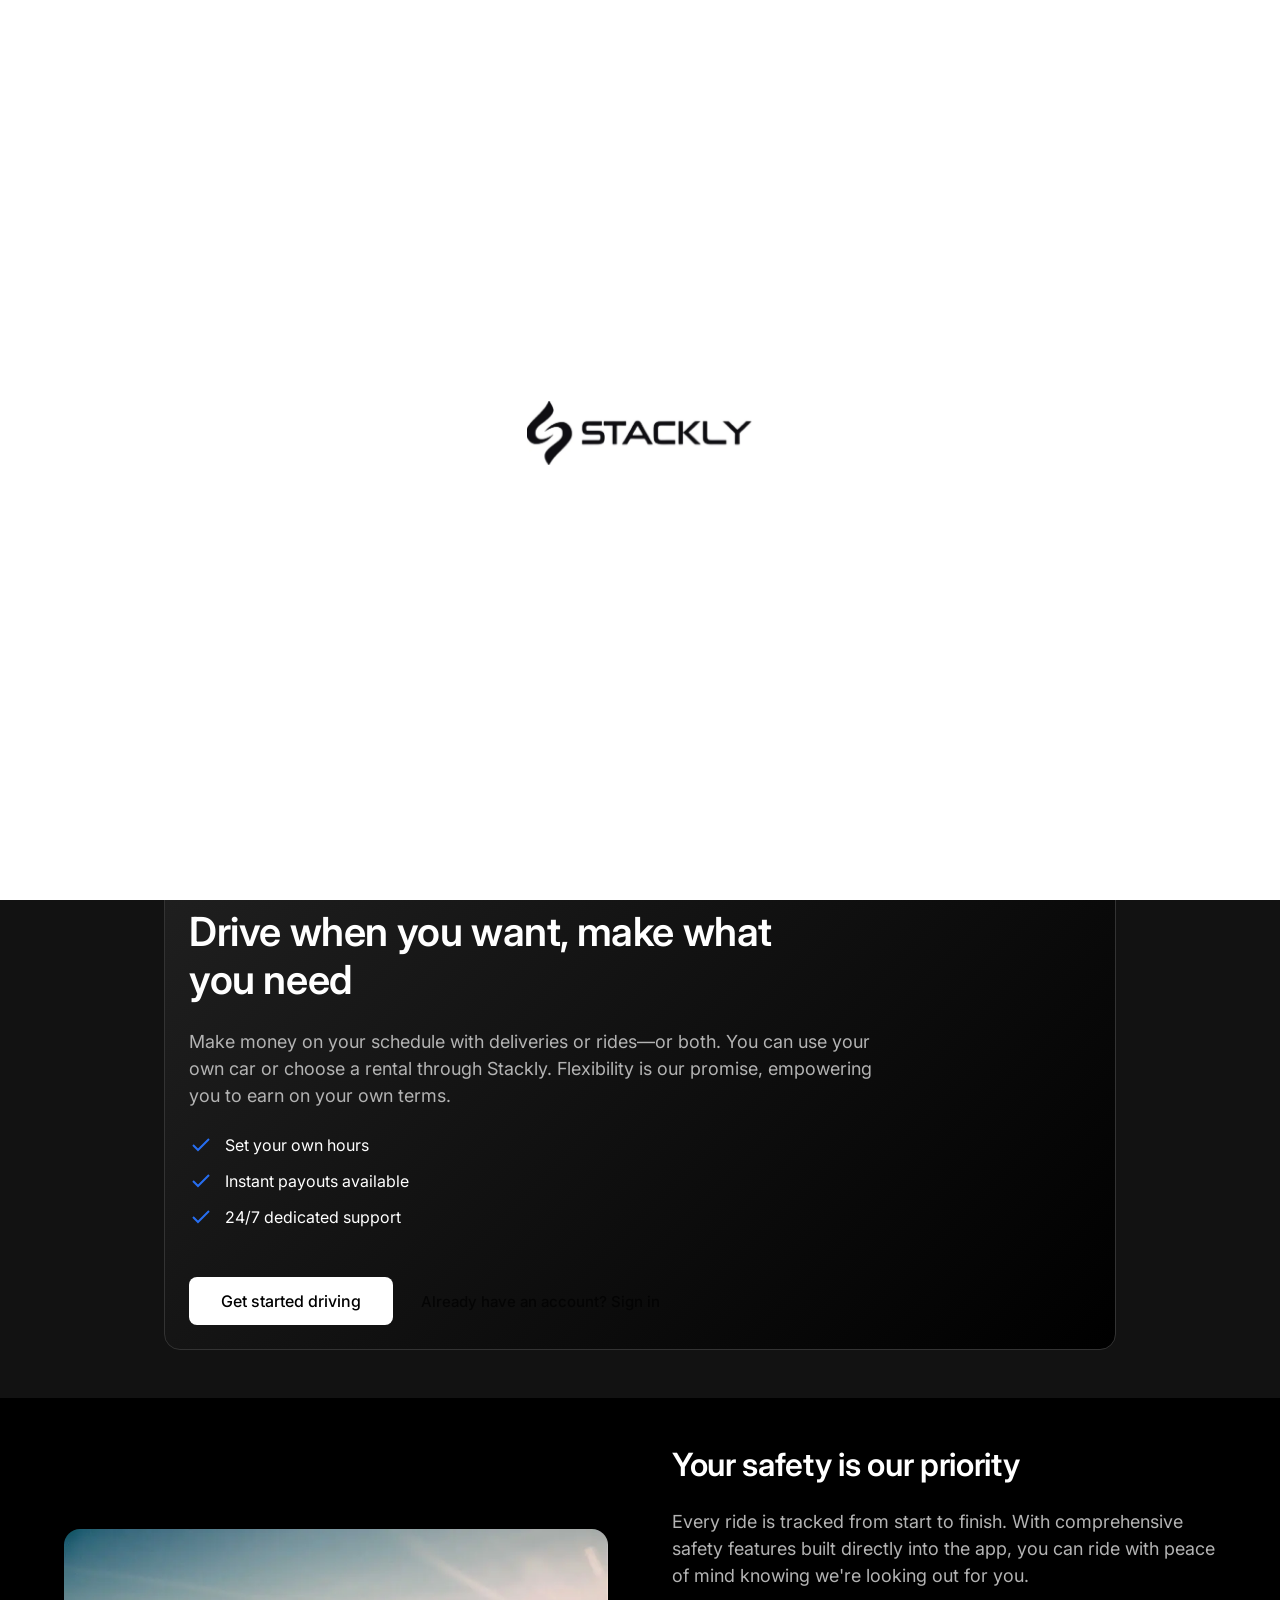
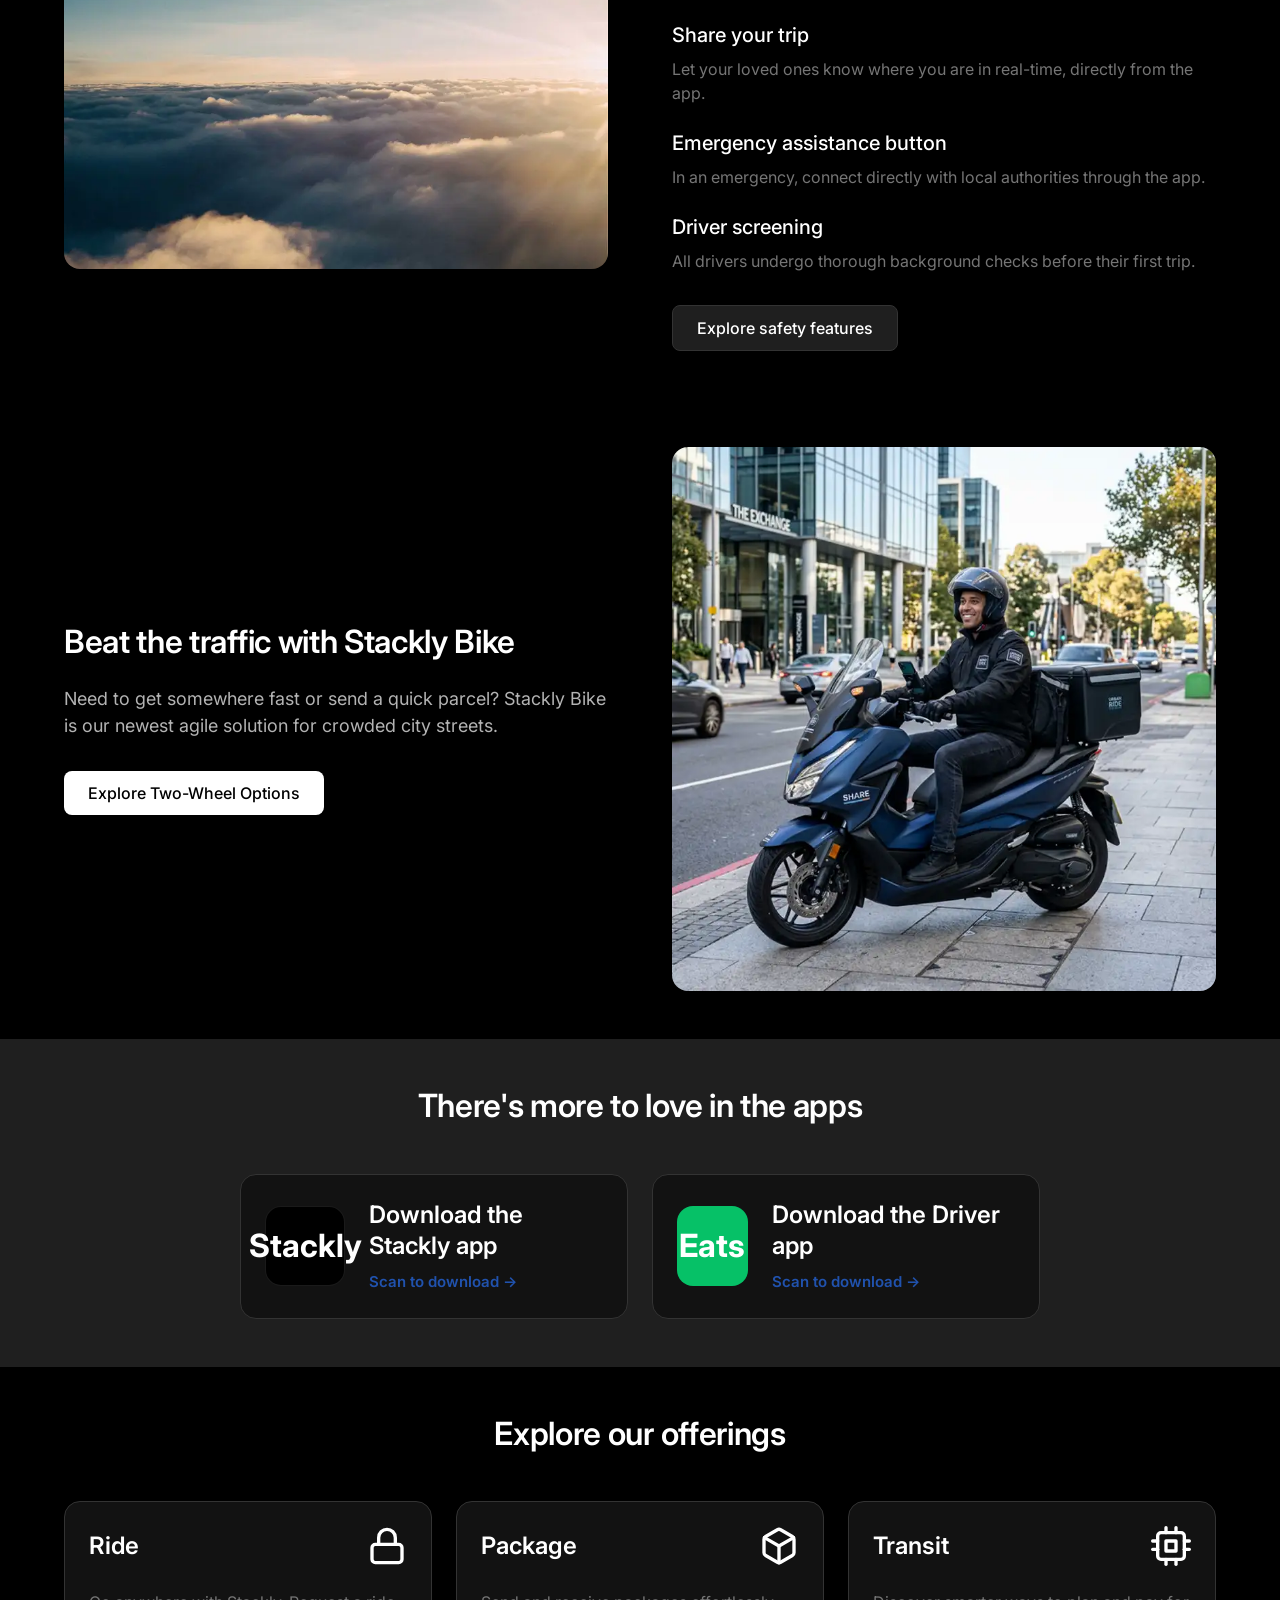
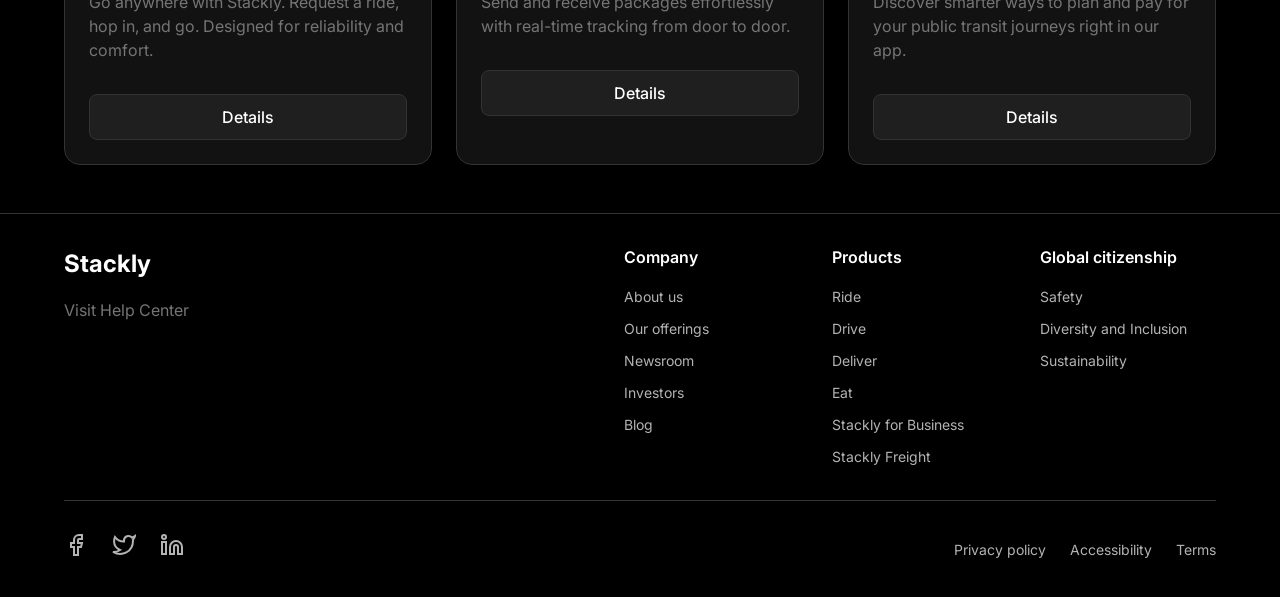
==== commit 88666977: "Add files via upload" ====
--- a/index.html
+++ b/index.html
@@ -14,8 +14,7 @@
     <!-- Start Screen Animation -->
     <div id="start-screen" class="start-screen">
         <div class="start-logo">
-            <span class="start-logo-icon">U</span>
-            Stackly
+            <img src="logo.webp" alt="Stackly Logo" style="height: 64px; width: auto; max-width: 100%;">
         </div>
         <div class="start-loader">
             <div class="start-loader-bar"></div>
@@ -26,12 +25,7 @@
     <header class="header">
         <div class="container nav-container">
             <a href="index.html" class="logo">
-                <svg width="24" height="24" viewBox="0 0 24 24" fill="none" xmlns="http://www.w3.org/2000/svg">
-                    <path fill-rule="evenodd" clip-rule="evenodd"
-                        d="M12 24c6.627 0 12-5.373 12-12S18.627 0 12 0 0 5.373 0 12s5.373 12 12 12zm0-4.5c4.142 0 7.5-3.358 7.5-7.5S16.142 4.5 12 4.5 4.5 7.858 4.5 12s3.358 7.5 7.5 7.5z"
-                        fill="currentColor" />
-                </svg>
-                Stackly
+                <img src="logo.webp" alt="Stackly Logo" style="height: 32px; width: auto; margin-right: 8px;">
             </a>
 
             <!-- Desktop Nav -->
@@ -43,7 +37,7 @@
                             <polyline points="6 9 12 15 18 9"></polyline>
                         </svg></button>
                     <div class="dropdown-content">
-                        <a href="index.html">Home 1</a>
+                      
                         <a href="home2.html">Home 2</a>
                     </div>
                 </div>
@@ -75,14 +69,13 @@
                     <polyline points="6 9 12 15 18 9"></polyline>
                 </svg></button>
             <div class="mobile-dropdown-content">
-                <a href="index.html">Home 1</a>
+                
                 <a href="home2.html">Home 2</a>
             </div>
             <a href="services.html" class="mobile-nav-link">Services</a>
             <a href="about.html" class="mobile-nav-link">About Us</a>
             <a href="related.html" class="mobile-nav-link">Related</a>
             <a href="contact.html" class="mobile-nav-link">Contact</a>
-            <a href="dashboard.html" class="mobile-nav-link">Dashboard Demo</a>
         </nav>
         <div class="mobile-actions">
             <a href="login.html" class="btn btn-secondary" style="width: 100%;">Log in</a>
@@ -94,14 +87,17 @@
     <main class="main-content">
         <!-- Hero Section -->
         <section class="section"
-            style="padding-top: 120px; min-height: 80vh; display: flex; align-items: center; position: relative; overflow: hidden;">
+            style="padding-top: 120px; min-height: 85vh; display: flex; align-items: center; position: relative; overflow: hidden; background-image: url('images/bg_auto.webp'); background-size: cover; background-position: center;">
             <div
-                style="position: absolute; top: -20%; right: -10%; width: 60%; height: 140%; background: linear-gradient(225deg, rgba(39, 110, 241, 0.2) 0%, rgba(0,0,0,0) 70%); border-radius: 50%; filter: blur(80px); z-index: -1;">
-            </div>
-
-            <div class="container grid" style="grid-template-columns: 1fr; align-items: center;">
+                style="position: absolute; inset: 0; background: linear-gradient(to right, rgba(0,0,0,0.8) 0%, rgba(0,0,0,0.4) 50%, rgba(0,0,0,0.1) 100%); z-index: 0;">
+            </div>
+
+            <div class="container grid"
+                style="grid-template-columns: 1fr; align-items: center; position: relative; z-index: 1;">
                 <div style="max-width: 650px;">
-                    <h1 class="animate-on-scroll" style="font-size: 3.5rem;">Go anywhere with Stackly</h1>
+                    <h1 class="animate-on-scroll"
+                        style="font-size: 4rem; text-shadow: 0 4px 20px rgba(0,0,0,0.5); color: #fff;">Go anywhere with
+                        Stackly</h1>
                     <p class="text-lead animate-on-scroll"
                         style="margin-top: 24px; margin-bottom: 32px; transition-delay: 0.1s; font-size: 1.25rem;">
                         Request a ride, hop in, and go. Enjoy premium mobility and effortless logistics right at your
--- a/style.css
+++ b/style.css
@@ -382,23 +382,22 @@
     left: 0;
     width: 100%;
     height: var(--header-height);
-    background: var(--glass-bg);
-    backdrop-filter: blur(12px);
-    -webkit-backdrop-filter: blur(12px);
-    border-bottom: 1px solid var(--glass-border);
+    background: var(--color-white);
+    border-bottom: 1px solid var(--color-border);
     z-index: 1000;
     display: flex;
     align-items: center;
-    transition: transform var(--transition-normal);
-}
-
-.header.scrolled-down {
-    transform: translateY(-100%);
+    transition: transform var(--transition-normal), background-color var(--transition-normal);
+}
+
+.header .logo {
+    color: var(--color-black);
 }
 
 .header.scrolled-up {
     transform: translateY(0);
-    background-color: rgba(0, 0, 0, 0.9);
+    background-color: rgba(255, 255, 255, 0.95);
+    box-shadow: var(--shadow-sm);
 }
 
 .nav-container {
@@ -498,7 +497,7 @@
     width: 100%;
     background: transparent;
     border: none;
-    color: var(--color-white);
+    color: var(--color-black);
     font-size: 1.5rem;
     font-weight: 600;
     text-align: left;
@@ -529,10 +528,10 @@
 .nav-link {
     font-weight: 500;
     font-size: 0.9375rem;
-    color: var(--color-text-primary);
+    color: var(--color-black);
     position: relative;
     padding: 8px 0;
-    opacity: 0.9;
+    opacity: 0.7;
 }
 
 .nav-link:hover,
@@ -547,7 +546,7 @@
     left: 0;
     width: 0;
     height: 2px;
-    background-color: var(--color-white);
+    background-color: var(--color-black);
     transition: width var(--transition-normal);
 }
 
@@ -591,7 +590,7 @@
     display: block;
     width: 100%;
     height: 2px;
-    background-color: var(--color-white);
+    background-color: var(--color-black);
     border-radius: 2px;
     transition: transform var(--transition-normal), opacity var(--transition-fast);
     transform-origin: left center;
@@ -616,7 +615,7 @@
     left: 0;
     width: 100vw;
     height: 100vh;
-    background-color: var(--color-bg-primary);
+    background-color: var(--color-white);
     z-index: 1001;
     display: flex;
     flex-direction: column;
@@ -641,6 +640,7 @@
     font-size: 2rem;
     font-weight: 600;
     letter-spacing: -0.02em;
+    color: var(--color-black);
 }
 
 .mobile-actions {
@@ -754,7 +754,7 @@
     left: 0;
     width: 100vw;
     height: 100vh;
-    background-color: var(--color-black);
+    background-color: var(--color-white);
     z-index: 9999;
     display: flex;
     justify-content: center;
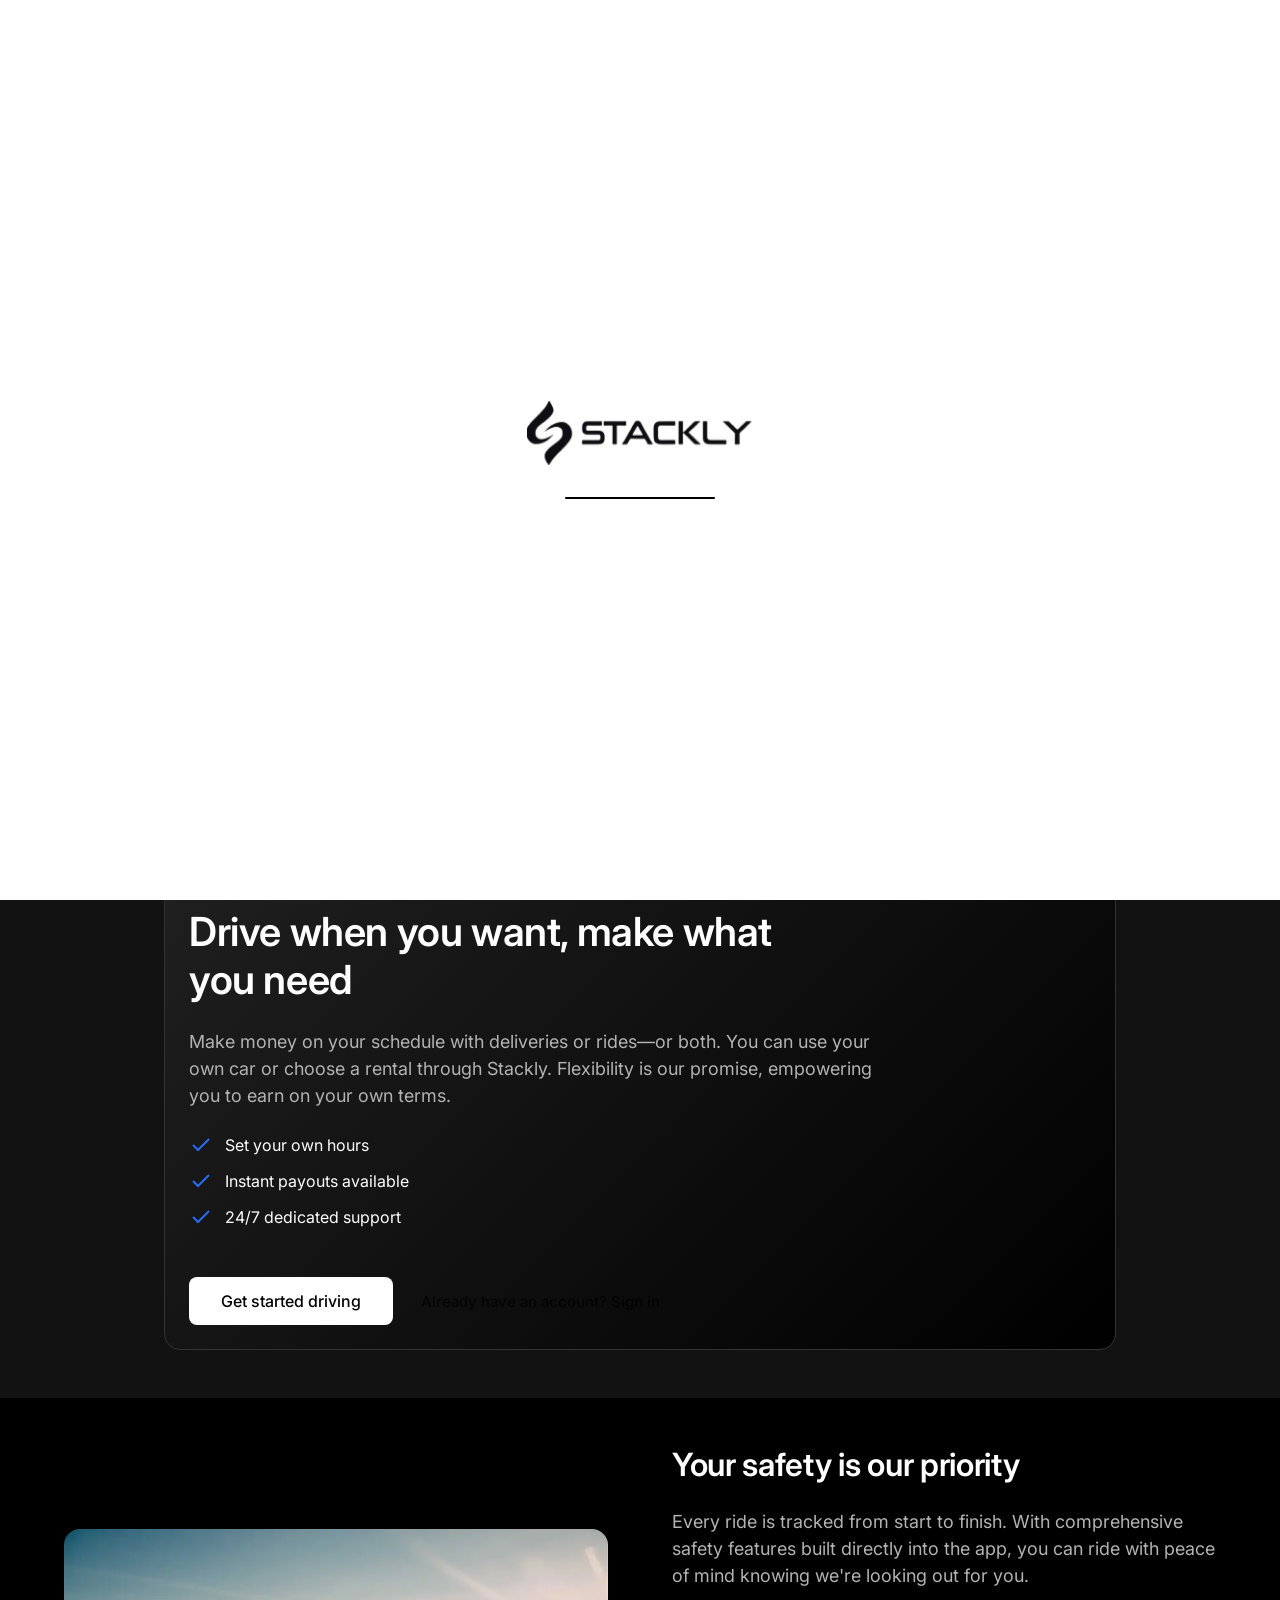
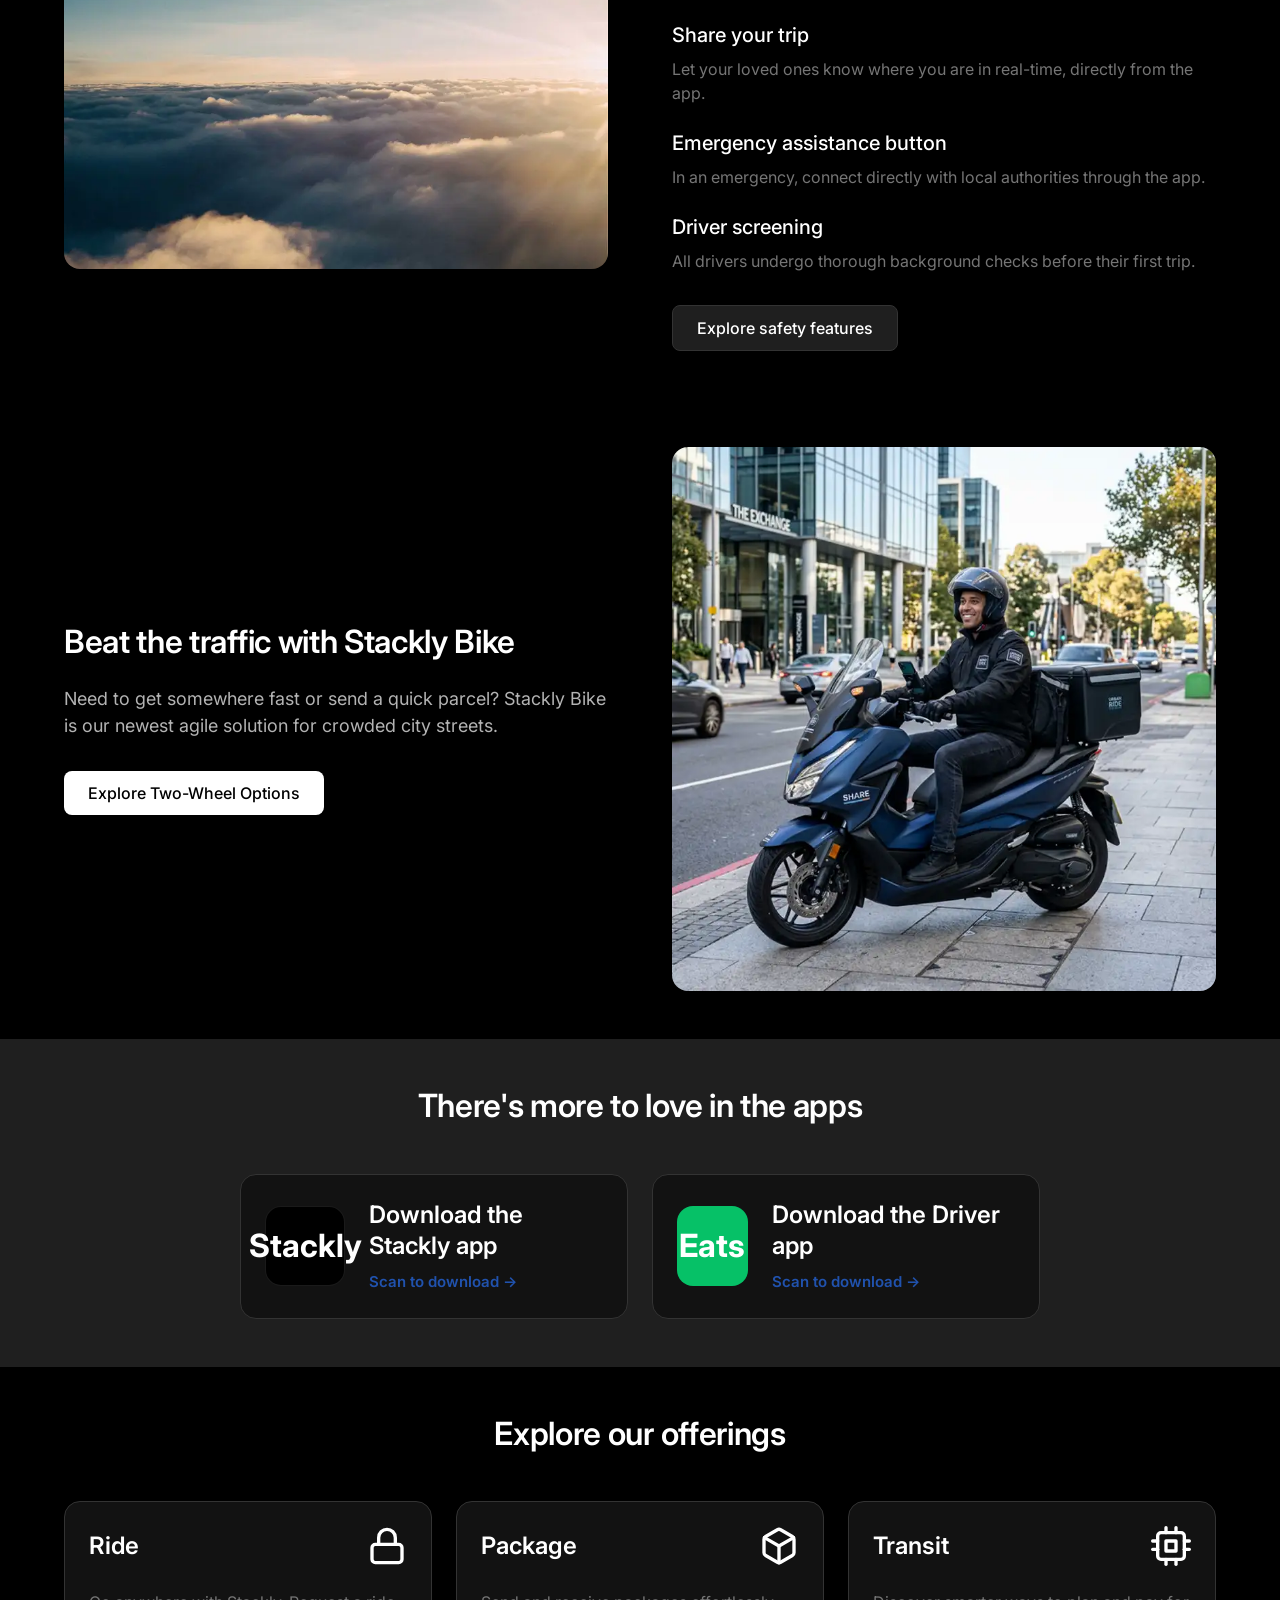
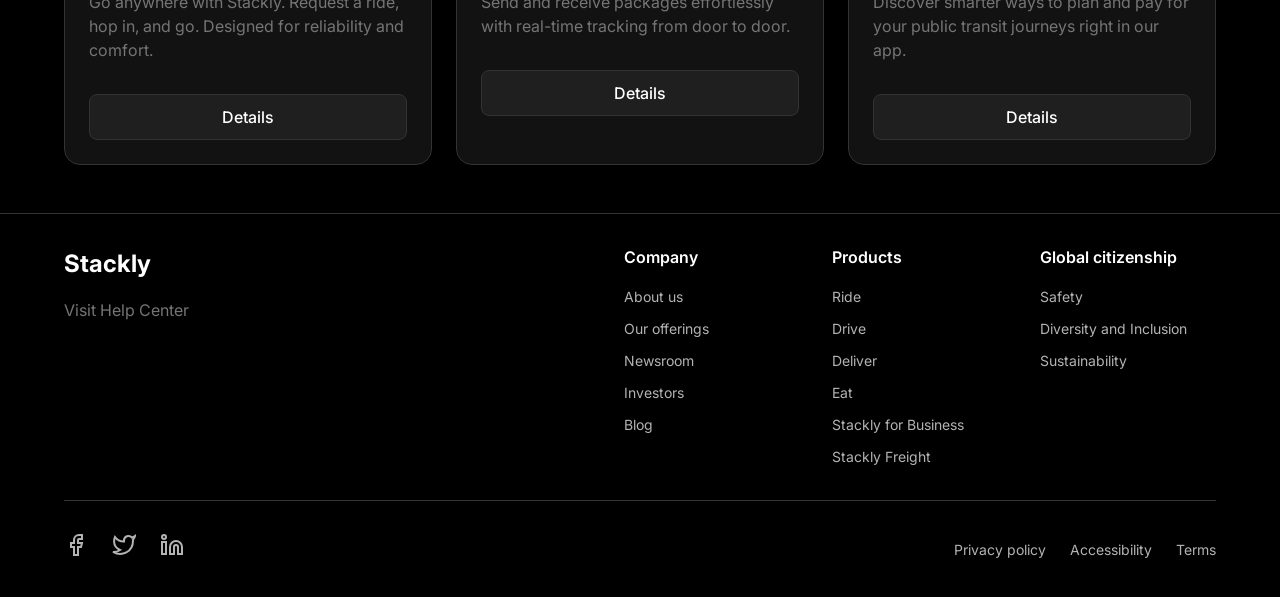
==== commit 2dc2dcff: "Add files via upload" ====
--- a/index.html
+++ b/index.html
@@ -48,8 +48,7 @@
             </nav>
 
             <div class="nav-actions">
-                <a href="login.html" class="nav-link">Log in</a>
-                <a href="login.html" class="btn btn-primary route-404">Sign up</a>
+                <a href="login.html" class="btn btn-primary">Login</a>
             </div>
 
             <!-- Mobile Menu Toggle -->
@@ -78,8 +77,7 @@
             <a href="contact.html" class="mobile-nav-link">Contact</a>
         </nav>
         <div class="mobile-actions">
-            <a href="login.html" class="btn btn-secondary" style="width: 100%;">Log in</a>
-            <button class="btn btn-primary route-404" style="width: 100%;">Sign up</button>
+            <a href="login.html" class="btn btn-primary" style="width: 100%;">Login</a>
         </div>
     </div>
 
@@ -96,18 +94,18 @@
                 style="grid-template-columns: 1fr; align-items: center; position: relative; z-index: 1;">
                 <div style="max-width: 650px;">
                     <h1 class="animate-on-scroll"
-                        style="font-size: 4rem; text-shadow: 0 4px 20px rgba(0,0,0,0.5); color: #fff;">Go anywhere with
+                        style="font-size: clamp(1.8rem, 8vw, 4rem); text-shadow: 0 4px 20px rgba(0,0,0,0.5); color: #fff;">Go anywhere with
                         Stackly</h1>
                     <p class="text-lead animate-on-scroll"
-                        style="margin-top: 24px; margin-bottom: 32px; transition-delay: 0.1s; font-size: 1.25rem;">
+                        style="margin-top: 24px; margin-bottom: 32px; transition-delay: 0.1s; font-size: clamp(0.95rem, 4vw, 1.25rem);">
                         Request a ride, hop in, and go. Enjoy premium mobility and effortless logistics right at your
                         fingertips. From local commutes to cross-country freight, we've got you covered.
                     </p>
-                    <div class="flex animate-on-scroll" style="gap: 16px; flex-wrap: wrap; transition-delay: 0.2s;">
-                        <button class="btn btn-primary route-404" style="font-size: 1.1rem; padding: 14px 28px;">Request
+                    <div class="flex animate-on-scroll" style="gap: 12px; flex-wrap: wrap; transition-delay: 0.2s;">
+                        <button class="btn btn-primary route-404" style="font-size: clamp(0.9rem, 4vw, 1.1rem); padding: 12px 20px; flex: 1 1 140px;">Request
                             a ride</button>
                         <button class="btn btn-secondary route-404"
-                            style="font-size: 1.1rem; padding: 14px 28px;">Schedule for later</button>
+                            style="font-size: clamp(0.9rem, 4vw, 1.1rem); padding: 12px 20px; flex: 1 1 140px;">Schedule for later</button>
                     </div>
                 </div>
             </div>
@@ -389,6 +387,14 @@
                 gap: 32px !important;
             }
         }
+
+        /* 320px start-screen & hero fixes */
+        @media (max-width: 360px) {
+            .section[style*="padding-top: 120px"] .container {
+                padding-left: 12px !important;
+                padding-right: 12px !important;
+            }
+        }
     </style>
 </body>
 
--- a/style.css
+++ b/style.css
@@ -773,7 +773,7 @@
     font-size: 3rem;
     font-weight: 700;
     letter-spacing: -0.05em;
-    color: var(--color-white);
+    color: var(--color-black);
     display: flex;
     align-items: center;
     gap: 12px;
@@ -799,7 +799,7 @@
     margin-top: 32px;
     width: 150px;
     height: 2px;
-    background-color: rgba(255, 255, 255, 0.1);
+    background-color: rgba(0, 0, 0, 0.15);
     border-radius: 2px;
     overflow: hidden;
     position: relative;
@@ -813,8 +813,22 @@
     left: 0;
     height: 100%;
     width: 0%;
-    background-color: var(--color-white);
+    background-color: var(--color-black);
     animation: loadProgress 1.5s 1.2s cubic-bezier(0.8, 0, 0.2, 1) forwards;
+}
+
+/* =========================================
+   START SCREEN - MOBILE 320px FIX
+   ========================================= */
+@media (max-width: 480px) {
+    .start-logo {
+        font-size: 2rem;
+        gap: 8px;
+    }
+
+    .start-loader {
+        width: 120px;
+    }
 }
 
 /* =========================================
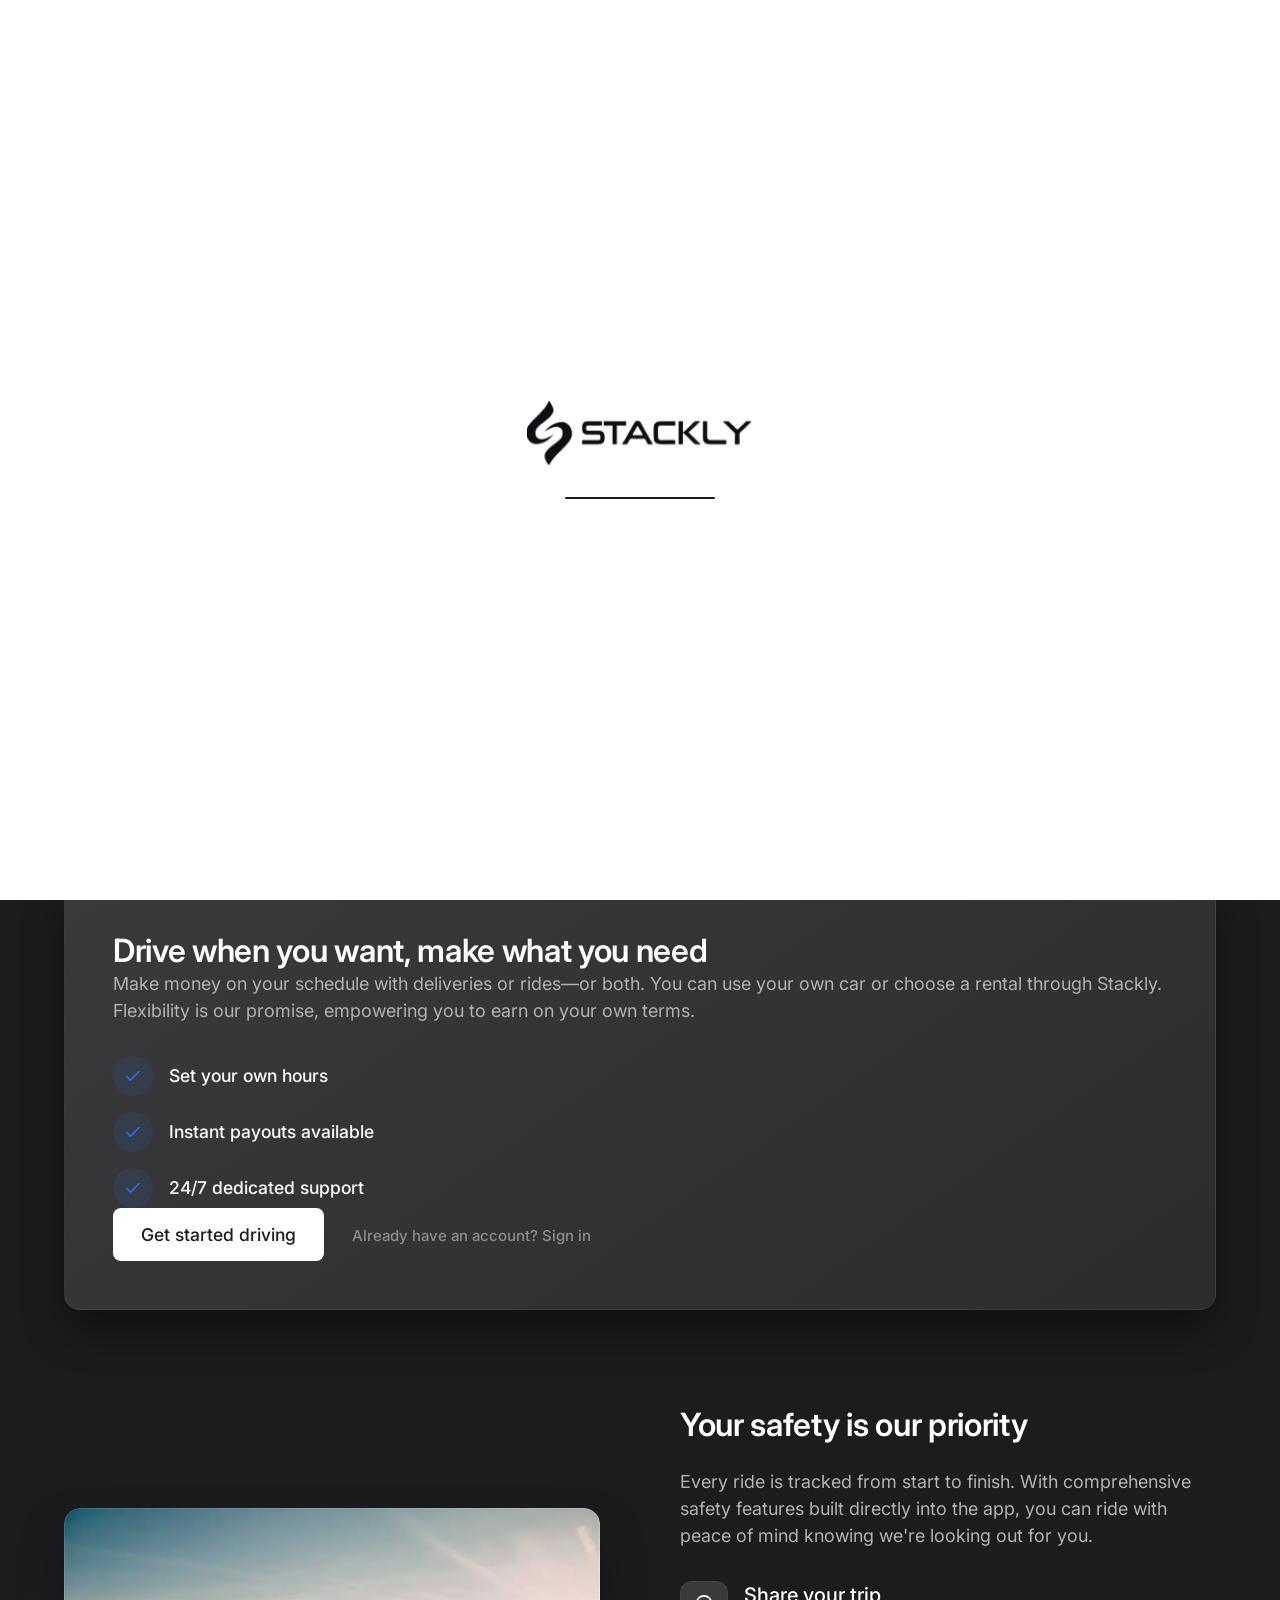
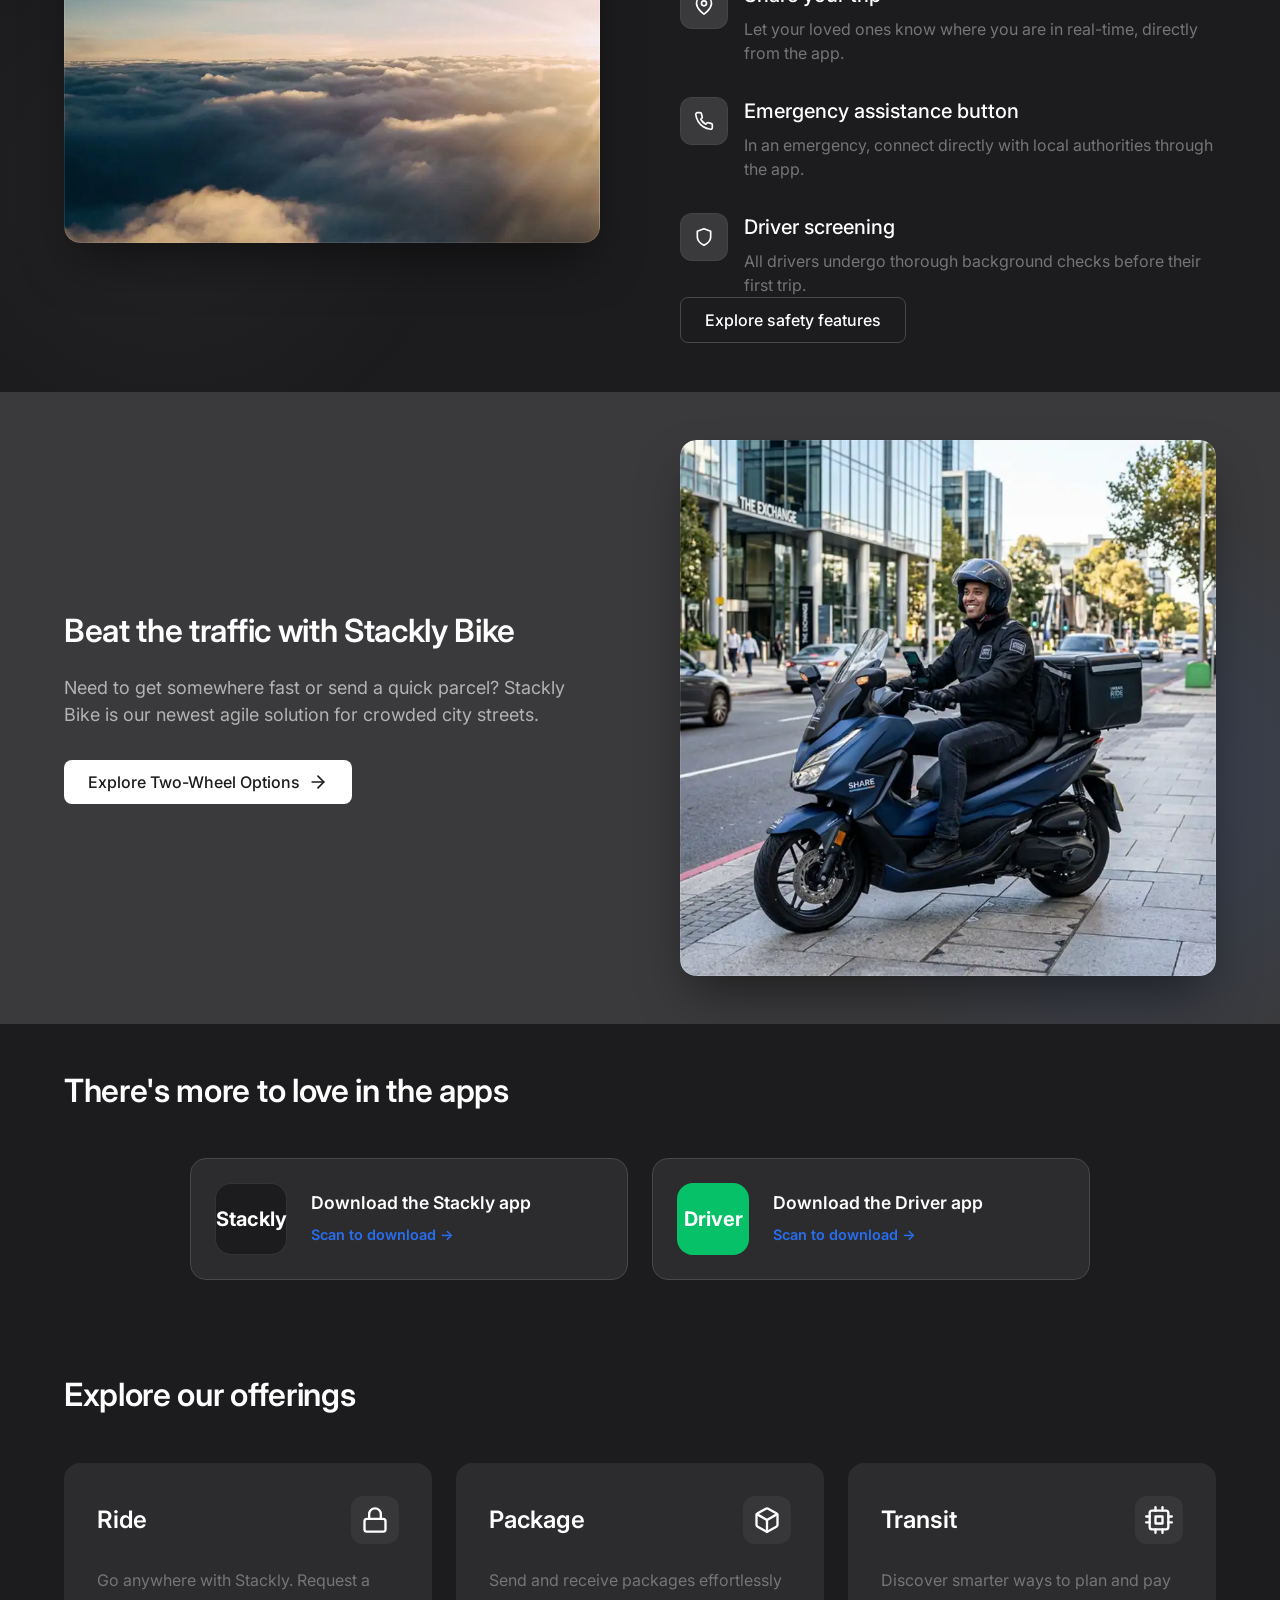
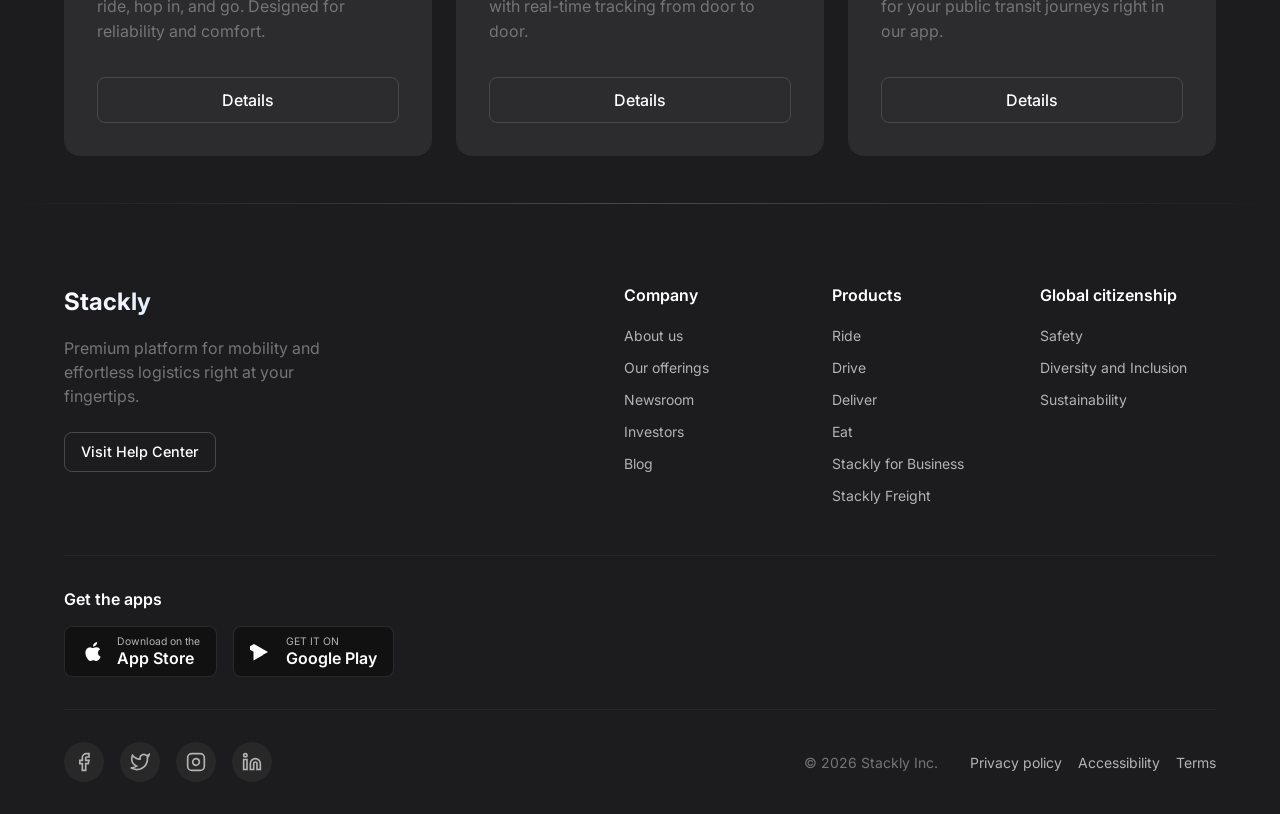
==== commit 55abbc95: "Add files via upload" ====
--- a/index.html
+++ b/index.html
@@ -84,222 +84,209 @@
     <!-- Main Content -->
     <main class="main-content">
         <!-- Hero Section -->
-        <section class="section"
-            style="padding-top: 120px; min-height: 85vh; display: flex; align-items: center; position: relative; overflow: hidden; background-image: url('images/bg_auto.webp'); background-size: cover; background-position: center;">
-            <div
-                style="position: absolute; inset: 0; background: linear-gradient(to right, rgba(0,0,0,0.8) 0%, rgba(0,0,0,0.4) 50%, rgba(0,0,0,0.1) 100%); z-index: 0;">
-            </div>
-
-            <div class="container grid"
-                style="grid-template-columns: 1fr; align-items: center; position: relative; z-index: 1;">
-                <div style="max-width: 650px;">
-                    <h1 class="animate-on-scroll"
-                        style="font-size: clamp(1.8rem, 8vw, 4rem); text-shadow: 0 4px 20px rgba(0,0,0,0.5); color: #fff;">Go anywhere with
-                        Stackly</h1>
-                    <p class="text-lead animate-on-scroll"
-                        style="margin-top: 24px; margin-bottom: 32px; transition-delay: 0.1s; font-size: clamp(0.95rem, 4vw, 1.25rem);">
-                        Request a ride, hop in, and go. Enjoy premium mobility and effortless logistics right at your
-                        fingertips. From local commutes to cross-country freight, we've got you covered.
+        <section class="hero-section">
+            <div class="hero-bg-overlay"></div>
+
+            <div class="container hero-container grid">
+                <div class="hero-content-card glass-card animate-on-scroll">
+                    <h1 class="hero-title">Go anywhere with <span class="text-gradient">Stackly</span></h1>
+                    <p class="hero-subtitle">
+                        Request a ride, hop in, and go. Enjoy premium mobility and effortless logistics right at your fingertips.
                     </p>
-                    <div class="flex animate-on-scroll" style="gap: 12px; flex-wrap: wrap; transition-delay: 0.2s;">
-                        <button class="btn btn-primary route-404" style="font-size: clamp(0.9rem, 4vw, 1.1rem); padding: 12px 20px; flex: 1 1 140px;">Request
-                            a ride</button>
-                        <button class="btn btn-secondary route-404"
-                            style="font-size: clamp(0.9rem, 4vw, 1.1rem); padding: 12px 20px; flex: 1 1 140px;">Schedule for later</button>
+                    <div class="hero-actions">
+                        <button class="btn btn-primary btn-large route-404">
+                            Request a ride
+                            <svg width="20" height="20" viewBox="0 0 24 24" fill="none" stroke="currentColor" stroke-width="2" stroke-linecap="round" stroke-linejoin="round" style="margin-left:8px"><line x1="5" y1="12" x2="19" y2="12"></line><polyline points="12 5 19 12 12 19"></polyline></svg>
+                        </button>
+                        <button class="btn btn-secondary btn-large route-404">Schedule for later</button>
                     </div>
                 </div>
             </div>
         </section>
 
         <!-- Drive or Deliver Section -->
-        <section class="section" style="background-color: var(--color-bg-secondary);">
-            <div class="container grid" style="grid-template-columns: 1fr; max-width: 1000px;">
-                <div class="card flex-col justify-between animate-on-scroll"
-                    style="min-height: 400px; background: linear-gradient(135deg, var(--color-bg-tertiary) 0%, var(--color-bg-primary) 100%);">
-                    <div>
-                        <h2 style="font-size: 2.5rem; max-width: 600px;">Drive when you want, make what you need</h2>
-                        <p class="text-lead mt-16" style="margin-top: 24px; max-width: 700px;">Make money on your
-                            schedule with deliveries or rides—or both. You can use your own car or choose a rental
-                            through Stackly. Flexibility is our promise, empowering you to earn on your own terms.</p>
-                        <ul style="margin-top: 24px; list-style: none; padding: 0;">
-                            <li style="margin-bottom: 12px; display: flex; align-items: center; gap: 12px;">
-                                <svg width="24" height="24" viewBox="0 0 24 24" fill="none" stroke="currentColor"
-                                    stroke-width="2" style="color: var(--color-accent);">
-                                    <polyline points="20 6 9 17 4 12"></polyline>
-                                </svg> Set your own hours
+        <section class="section feature-section">
+            <div class="container">
+                <div class="premium-feature-card animate-on-scroll">
+                    <div class="premium-feature-content">
+                        <h2>Drive when you want, make what you need</h2>
+                        <p class="text-lead mt-16">Make money on your schedule with deliveries or rides—or both. You can use your own car or choose a rental through Stackly. Flexibility is our promise, empowering you to earn on your own terms.</p>
+                        
+                        <ul class="feature-list">
+                            <li>
+                                <div class="icon-circle"><svg width="20" height="20" viewBox="0 0 24 24" fill="none" stroke="currentColor" stroke-width="2"><polyline points="20 6 9 17 4 12"></polyline></svg></div>
+                                <span>Set your own hours</span>
                             </li>
-                            <li style="margin-bottom: 12px; display: flex; align-items: center; gap: 12px;">
-                                <svg width="24" height="24" viewBox="0 0 24 24" fill="none" stroke="currentColor"
-                                    stroke-width="2" style="color: var(--color-accent);">
-                                    <polyline points="20 6 9 17 4 12"></polyline>
-                                </svg> Instant payouts available
+                            <li>
+                                <div class="icon-circle"><svg width="20" height="20" viewBox="0 0 24 24" fill="none" stroke="currentColor" stroke-width="2"><polyline points="20 6 9 17 4 12"></polyline></svg></div>
+                                <span>Instant payouts available</span>
                             </li>
-                            <li style="display: flex; align-items: center; gap: 12px;">
-                                <svg width="24" height="24" viewBox="0 0 24 24" fill="none" stroke="currentColor"
-                                    stroke-width="2" style="color: var(--color-accent);">
-                                    <polyline points="20 6 9 17 4 12"></polyline>
-                                </svg> 24/7 dedicated support
+                            <li>
+                                <div class="icon-circle"><svg width="20" height="20" viewBox="0 0 24 24" fill="none" stroke="currentColor" stroke-width="2"><polyline points="20 6 9 17 4 12"></polyline></svg></div>
+                                <span>24/7 dedicated support</span>
                             </li>
                         </ul>
-                    </div>
-                    <div class="mt-32" style="margin-top: 48px;">
-                        <button class="btn btn-primary route-404" style="padding: 14px 32px;">Get started
-                            driving</button>
-                        <a href="login.html" class="nav-link" style="margin-left: 24px;">Already have an account? Sign
-                            in</a>
+                        
+                        <div class="feature-actions mt-32">
+                            <button class="btn btn-primary btn-large route-404">Get started driving</button>
+                            <a href="login.html" class="nav-link text-small inline-link">Already have an account? Sign in</a>
+                        </div>
                     </div>
                 </div>
             </div>
         </section>
 
         <!-- Safety Focus Section -->
-        <section class="section">
-            <div class="container grid" style="grid-template-columns: 1fr 1fr; gap: 64px; align-items: center;">
+        <section class="section overflow-hidden relative">
+            <div class="glow-bg" style="top: 20%; left: -10%;"></div>
+            <div class="container grid split-grid items-center">
                 <div class="animate-on-scroll">
-                    <img src="images/site_img_6.webp" alt="Safety Features"
-                        style="border-radius: var(--border-radius-lg); width: 100%;">
+                    <div class="image-wrapper shadow-premium">
+                        <img src="images/site_img_6.webp" alt="Safety Features" class="rounded-lg object-cover w-full">
+                    </div>
                 </div>
                 <div class="animate-on-scroll" style="transition-delay: 0.2s;">
-                    <h2>Your safety is our priority</h2>
-                    <p class="text-lead" style="margin-top: 24px; margin-bottom: 32px;">Every ride is tracked from start
-                        to finish. With comprehensive safety features built directly into the app, you can ride with
-                        peace of mind knowing we're looking out for you.</p>
-
-                    <div style="display: grid; gap: 24px;">
-                        <div>
-                            <h4>Share your trip</h4>
-                            <p class="text-muted" style="margin-top: 8px;">Let your loved ones know where you are in
-                                real-time, directly from the app.</p>
-                        </div>
-                        <div>
-                            <h4>Emergency assistance button</h4>
-                            <p class="text-muted" style="margin-top: 8px;">In an emergency, connect directly with local
-                                authorities through the app.</p>
-                        </div>
-                        <div>
-                            <h4>Driver screening</h4>
-                            <p class="text-muted" style="margin-top: 8px;">All drivers undergo thorough background
-                                checks before their first trip.</p>
-                        </div>
-                    </div>
-
-                    <button class="btn btn-secondary route-404" style="margin-top: 32px;">Explore safety
-                        features</button>
+                    <h2 class="mb-24">Your safety is our priority</h2>
+                    <p class="text-lead mb-32">Every ride is tracked from start to finish. With comprehensive safety features built directly into the app, you can ride with peace of mind knowing we're looking out for you.</p>
+
+                    <div class="feature-grid">
+                        <div class="feature-item">
+                            <div class="feature-icon-sm">
+                                <svg width="20" height="20" viewBox="0 0 24 24" fill="none" stroke="currentColor" stroke-width="2" stroke-linecap="round" stroke-linejoin="round"><path d="M21 10c0 7-9 13-9 13s-9-6-9-13a9 9 0 0 1 18 0z"></path><circle cx="12" cy="10" r="3"></circle></svg>
+                            </div>
+                            <div class="feature-text">
+                                <h4>Share your trip</h4>
+                                <p class="text-muted mt-8">Let your loved ones know where you are in real-time, directly from the app.</p>
+                            </div>
+                        </div>
+                        <div class="feature-item">
+                            <div class="feature-icon-sm">
+                                <svg width="20" height="20" viewBox="0 0 24 24" fill="none" stroke="currentColor" stroke-width="2" stroke-linecap="round" stroke-linejoin="round"><path d="M22 16.92v3a2 2 0 0 1-2.18 2 19.79 19.79 0 0 1-8.63-3.07 19.5 19.5 0 0 1-6-6 19.79 19.79 0 0 1-3.07-8.67A2 2 0 0 1 4.11 2h3a2 2 0 0 1 2 1.72 12.84 12.84 0 0 0 .7 2.81 2 2 0 0 1-.45 2.11L8.09 9.91a16 16 0 0 0 6 6l1.27-1.27a2 2 0 0 1 2.11-.45 12.84 12.84 0 0 0 2.81.7A2 2 0 0 1 22 16.92z"></path></svg>
+                            </div>
+                            <div class="feature-text">
+                                <h4>Emergency assistance button</h4>
+                                <p class="text-muted mt-8">In an emergency, connect directly with local authorities through the app.</p>
+                            </div>
+                        </div>
+                        <div class="feature-item">
+                            <div class="feature-icon-sm">
+                                <svg width="20" height="20" viewBox="0 0 24 24" fill="none" stroke="currentColor" stroke-width="2" stroke-linecap="round" stroke-linejoin="round"><path d="M12 22s8-4 8-10V5l-8-3-8 3v7c0 6 8 10 8 10z"></path></svg>
+                            </div>
+                            <div class="feature-text">
+                                <h4>Driver screening</h4>
+                                <p class="text-muted mt-8">All drivers undergo thorough background checks before their first trip.</p>
+                            </div>
+                        </div>
+                    </div>
+
+                    <button class="btn btn-outline mt-32 route-404">Explore safety features</button>
                 </div>
             </div>
         </section>
 
         <!-- Bike Service Highlight -->
-        <section class="section" style="background-color: var(--color-bg-primary);">
-            <div class="container grid" style="grid-template-columns: 1fr 1fr; gap: 64px; align-items: center;">
+        <section class="section feature-section alt-bg relative overflow-hidden">
+            <div class="glow-bg" style="bottom: -10%; right: -10%; background: radial-gradient(circle, rgba(39,110,241,0.15) 0%, rgba(39,110,241,0) 70%);"></div>
+            <div class="container grid split-grid items-center">
                 <div class="animate-on-scroll">
-                    <h2>Beat the traffic with Stackly Bike</h2>
-                    <p class="text-lead" style="margin-top: 24px; margin-bottom: 32px;">Need to get somewhere fast or
-                        send a quick parcel? Stackly Bike is our newest agile solution for crowded city streets.</p>
-                    <button class="btn btn-primary route-404">Explore Two-Wheel Options</button>
+                    <h2 class="mb-24">Beat the traffic with Stackly Bike</h2>
+                    <p class="text-lead mb-32">Need to get somewhere fast or send a quick parcel? Stackly Bike is our newest agile solution for crowded city streets.</p>
+                    <button class="btn btn-primary route-404">
+                        Explore Two-Wheel Options
+                        <svg width="20" height="20" viewBox="0 0 24 24" fill="none" stroke="currentColor" stroke-width="2" stroke-linecap="round" stroke-linejoin="round" style="margin-left:8px"><line x1="5" y1="12" x2="19" y2="12"></line><polyline points="12 5 19 12 12 19"></polyline></svg>
+                    </button>
                 </div>
                 <div class="animate-on-scroll" style="transition-delay: 0.2s;">
-                    <img src="images/bike.webp" alt="Stackly Bike Service"
-                        style="border-radius: var(--border-radius-lg); width: 100%; box-shadow: var(--shadow-lg);">
+                    <div class="image-wrapper shadow-premium">
+                        <img src="images/bike.webp" alt="Stackly Bike Service" class="rounded-lg object-cover w-full">
+                    </div>
                 </div>
             </div>
         </section>
 
         <!-- Download App Section -->
-        <section class="section" style="background-color: var(--color-bg-tertiary); text-align: center;">
+        <section class="section app-download-section">
+            <div class="container text-center">
+                <h2 class="animate-on-scroll mb-48">There's more to love in the apps</h2>
+                <div class="grid app-cards-grid animate-on-scroll">
+
+                    <a href="404.html" class="app-card route-404">
+                        <div class="app-icon black-bg">
+                            <span>Stackly</span>
+                        </div>
+                        <div class="app-info">
+                            <h3>Download the Stackly app</h3>
+                            <span class="app-link">Scan to download &rarr;</span>
+                        </div>
+                    </a>
+
+                    <a href="404.html" class="app-card route-404">
+                        <div class="app-icon green-bg">
+                            <span>Driver</span>
+                        </div>
+                        <div class="app-info">
+                            <h3>Download the Driver app</h3>
+                            <span class="app-link">Scan to download &rarr;</span>
+                        </div>
+                    </a>
+                </div>
+            </div>
+        </section>
+
+        <!-- Suggestions Section -->
+        <section class="section offerings-section">
             <div class="container">
-                <h2 class="animate-on-scroll">There's more to love in the apps</h2>
-                <div class="grid animate-on-scroll"
-                    style="grid-template-columns: repeat(auto-fit, minmax(250px, 1fr)); gap: 24px; margin-top: 48px; max-width: 800px; margin-left: auto; margin-right: auto; transition-delay: 0.1s;">
-
-                    <div class="card"
-                        style="display: flex; align-items: center; text-align: left; padding: 24px; border: 1px solid var(--color-border); cursor: pointer;"
-                        onclick="window.location.href='404.html'">
-                        <div
-                            style="width: 80px; height: 80px; background-color: var(--color-black); display: flex; justify-content: center; align-items: center; border-radius: 16px; margin-right: 24px; border: 1px solid var(--color-border-light);">
-                            <span style="font-size: 2rem; font-weight: 700; color: var(--color-white);">Stackly</span>
-                        </div>
-                        <div>
-                            <h3 style="margin-bottom: 8px;">Download the Stackly app</h3>
-                            <span class="nav-link route-404" style="color: var(--color-accent); font-weight: 600;">Scan
-                                to download -></span>
-                        </div>
-                    </div>
-
-                    <div class="card"
-                        style="display: flex; align-items: center; text-align: left; padding: 24px; border: 1px solid var(--color-border); cursor: pointer;"
-                        onclick="window.location.href='404.html'">
-                        <div
-                            style="width: 80px; height: 80px; background-color: #06C167; display: flex; justify-content: center; align-items: center; border-radius: 16px; margin-right: 24px;">
-                            <span style="font-size: 2rem; font-weight: 700; color: var(--color-white);">Eats</span>
-                        </div>
-                        <div>
-                            <h3 style="margin-bottom: 8px;">Download the Driver app</h3>
-                            <span class="nav-link route-404" style="color: var(--color-accent); font-weight: 600;">Scan
-                                to download -></span>
-                        </div>
-                    </div>
-                </div>
-            </div>
-        </section>
-
-        <!-- Suggestions Section -->
-        <section class="section">
-            <div class="container">
-                <h2 class="animate-on-scroll" style="margin-bottom: 48px; text-align: center;">Explore our offerings
-                </h2>
-                <div class="grid" style="grid-template-columns: repeat(auto-fit, minmax(280px, 1fr));">
-                    <div class="card animate-on-scroll" style="transition-delay: 0.1s;">
-                        <div class="flex justify-between items-center" style="margin-bottom: 24px;">
+                <h2 class="animate-on-scroll text-center mb-48">Explore our offerings</h2>
+                <div class="grid offerings-grid">
+                    <div class="card offering-card animate-on-scroll" style="transition-delay: 0.1s;">
+                        <div class="offering-header">
                             <h3>Ride</h3>
-                            <svg width="40" height="40" viewBox="0 0 24 24" fill="none" stroke="currentColor"
-                                stroke-width="2" stroke-linecap="round" stroke-linejoin="round">
-                                <rect x="3" y="11" width="18" height="11" rx="2" ry="2"></rect>
-                                <path d="M7 11V7a5 5 0 0110 0v4"></path>
-                            </svg>
-                        </div>
-                        <p class="text-muted" style="margin-bottom: 32px;">Go anywhere with Stackly. Request a ride, hop
-                            in, and go. Designed for reliability and comfort.</p>
-                        <button class="btn btn-secondary route-404" style="width: 100%;">Details</button>
-                    </div>
-
-                    <div class="card animate-on-scroll" style="transition-delay: 0.2s;">
-                        <div class="flex justify-between items-center" style="margin-bottom: 24px;">
+                            <div class="offering-icon">
+                                <svg width="28" height="28" viewBox="0 0 24 24" fill="none" stroke="currentColor" stroke-width="2" stroke-linecap="round" stroke-linejoin="round">
+                                    <rect x="3" y="11" width="18" height="11" rx="2" ry="2"></rect>
+                                    <path d="M7 11V7a5 5 0 0110 0v4"></path>
+                                </svg>
+                            </div>
+                        </div>
+                        <p class="text-muted offering-desc">Go anywhere with Stackly. Request a ride, hop in, and go. Designed for reliability and comfort.</p>
+                        <button class="btn btn-outline btn-full route-404">Details</button>
+                    </div>
+
+                    <div class="card offering-card animate-on-scroll" style="transition-delay: 0.2s;">
+                        <div class="offering-header">
                             <h3>Package</h3>
-                            <svg width="40" height="40" viewBox="0 0 24 24" fill="none" stroke="currentColor"
-                                stroke-width="2" stroke-linecap="round" stroke-linejoin="round">
-                                <path
-                                    d="M21 16V8a2 2 0 00-1-1.73l-7-4a2 2 0 00-2 0l-7 4A2 2 0 003 8v8a2 2 0 001 1.73l7 4a2 2 0 002 0l7-4A2 2 0 0021 16z">
-                                </path>
-                                <polyline points="3.27 6.96 12 12.01 20.73 6.96"></polyline>
-                                <line x1="12" y1="22.08" x2="12" y2="12"></line>
-                            </svg>
-                        </div>
-                        <p class="text-muted" style="margin-bottom: 32px;">Send and receive packages effortlessly with
-                            real-time tracking from door to door.</p>
-                        <button class="btn btn-secondary route-404" style="width: 100%;">Details</button>
-                    </div>
-
-                    <div class="card animate-on-scroll" style="transition-delay: 0.3s;">
-                        <div class="flex justify-between items-center" style="margin-bottom: 24px;">
+                            <div class="offering-icon">
+                                <svg width="28" height="28" viewBox="0 0 24 24" fill="none" stroke="currentColor" stroke-width="2" stroke-linecap="round" stroke-linejoin="round">
+                                    <path d="M21 16V8a2 2 0 00-1-1.73l-7-4a2 2 0 00-2 0l-7 4A2 2 0 003 8v8a2 2 0 001 1.73l7 4a2 2 0 002 0l7-4A2 2 0 0021 16z"></path>
+                                    <polyline points="3.27 6.96 12 12.01 20.73 6.96"></polyline>
+                                    <line x1="12" y1="22.08" x2="12" y2="12"></line>
+                                </svg>
+                            </div>
+                        </div>
+                        <p class="text-muted offering-desc">Send and receive packages effortlessly with real-time tracking from door to door.</p>
+                        <button class="btn btn-outline btn-full route-404">Details</button>
+                    </div>
+
+                    <div class="card offering-card animate-on-scroll" style="transition-delay: 0.3s;">
+                        <div class="offering-header">
                             <h3>Transit</h3>
-                            <svg width="40" height="40" viewBox="0 0 24 24" fill="none" stroke="currentColor"
-                                stroke-width="2" stroke-linecap="round" stroke-linejoin="round">
-                                <rect x="4" y="4" width="16" height="16" rx="2" ry="2"></rect>
-                                <rect x="9" y="9" width="6" height="6"></rect>
-                                <line x1="9" y1="1" x2="9" y2="4"></line>
-                                <line x1="15" y1="1" x2="15" y2="4"></line>
-                                <line x1="9" y1="20" x2="9" y2="23"></line>
-                                <line x1="15" y1="20" x2="15" y2="23"></line>
-                                <line x1="20" y1="9" x2="23" y2="9"></line>
-                                <line x1="20" y1="14" x2="23" y2="14"></line>
-                                <line x1="1" y1="9" x2="4" y2="9"></line>
-                                <line x1="1" y1="14" x2="4" y2="14"></line>
-                            </svg>
-                        </div>
-                        <p class="text-muted" style="margin-bottom: 32px;">Discover smarter ways to plan and pay for
-                            your public transit journeys right in our app.</p>
-                        <button class="btn btn-secondary route-404" style="width: 100%;">Details</button>
+                            <div class="offering-icon">
+                                <svg width="28" height="28" viewBox="0 0 24 24" fill="none" stroke="currentColor" stroke-width="2" stroke-linecap="round" stroke-linejoin="round">
+                                    <rect x="4" y="4" width="16" height="16" rx="2" ry="2"></rect>
+                                    <rect x="9" y="9" width="6" height="6"></rect>
+                                    <line x1="9" y1="1" x2="9" y2="4"></line>
+                                    <line x1="15" y1="1" x2="15" y2="4"></line>
+                                    <line x1="9" y1="20" x2="9" y2="23"></line>
+                                    <line x1="15" y1="20" x2="15" y2="23"></line>
+                                    <line x1="20" y1="9" x2="23" y2="9"></line>
+                                    <line x1="20" y1="14" x2="23" y2="14"></line>
+                                    <line x1="1" y1="9" x2="4" y2="9"></line>
+                                    <line x1="1" y1="14" x2="4" y2="14"></line>
+                                </svg>
+                            </div>
+                        </div>
+                        <p class="text-muted offering-desc">Discover smarter ways to plan and pay for your public transit journeys right in our app.</p>
+                        <button class="btn btn-outline btn-full route-404">Details</button>
                     </div>
                 </div>
             </div>
@@ -308,14 +295,16 @@
 
     <!-- Footer -->
     <footer class="footer">
+        <div class="footer-top-accent"></div>
         <div class="container">
             <div class="footer-grid">
-                <div class="footer-brand">
-                    <span class="footer-logo">Stackly</span>
-                    <p class="text-muted">Visit Help Center</p>
-                </div>
-
-                <div>
+                <div class="footer-brand-col">
+                    <span class="footer-logo text-gradient">Stackly</span>
+                    <p class="text-muted mt-8 mb-24">Premium platform for mobility and effortless logistics right at your fingertips.</p>
+                    <a href="404.html" class="btn btn-outline btn-small">Visit Help Center</a>
+                </div>
+
+                <div class="footer-nav-group">
                     <h4 class="footer-heading">Company</h4>
                     <ul class="footer-links">
                         <li><a href="about.html" class="footer-link">About us</a></li>
@@ -326,7 +315,7 @@
                     </ul>
                 </div>
 
-                <div>
+                <div class="footer-nav-group">
                     <h4 class="footer-heading">Products</h4>
                     <ul class="footer-links">
                         <li><a href="services.html" class="footer-link">Ride</a></li>
@@ -338,7 +327,7 @@
                     </ul>
                 </div>
 
-                <div>
+                <div class="footer-nav-group">
                     <h4 class="footer-heading">Global citizenship</h4>
                     <ul class="footer-links">
                         <li><a href="404.html" class="footer-link">Safety</a></li>
@@ -348,31 +337,35 @@
                 </div>
             </div>
 
+            <div class="footer-app-downloads">
+                <h4 class="footer-heading">Get the apps</h4>
+                <div class="app-badges">
+                    <button class="app-badge-btn route-404">
+                        <svg width="24" height="24" viewBox="0 0 24 24" fill="currentColor"><path d="M17.05 20.28c-.98.95-2.05.8-3.08.35-1.09-.46-2.09-.48-3.24 0-1.44.62-2.2.44-3.06-.35C2.79 15.25 3.51 7.59 9.05 7.31c1.35.07 2.29.74 3.08.8 1.18-.19 2.31-.88 3.5-.84 1.5.05 2.78.8 3.52 2.06-3.15 1.83-2.61 6.13.43 7.35-.61 1.55-1.55 3.03-2.53 3.6zm-5.06-13.8c-.14-2.28 1.95-4.22 4.14-4.48.33 2.5-2.18 4.49-4.14 4.48z"/></svg>
+                        <div class="badge-text"><span>Download on the</span><strong>App Store</strong></div>
+                    </button>
+                    <button class="app-badge-btn route-404">
+                        <svg width="24" height="24" viewBox="0 0 24 24" fill="currentColor"><path d="M3.5 20.5l10.5-6-10.5-6v12zm11-6.5l3.5-2-14-8-14 8 3.5 2 7-4 7 4z"/></svg>
+                        <div class="badge-text"><span>GET IT ON</span><strong>Google Play</strong></div>
+                    </button>
+                </div>
+            </div>
+
             <div class="footer-bottom">
-                <div class="flex" style="gap: 24px;">
-                    <a href="404.html" class="social-link"><svg width="24" height="24" viewBox="0 0 24 24" fill="none"
-                            stroke="currentColor" stroke-width="2">
-                            <path d="M18 2h-3a5 5 0 00-5 5v3H7v4h3v8h4v-8h3l1-4h-4V7a1 1 0 011-1h3z"></path>
-                        </svg></a>
-                    <a href="404.html" class="social-link"><svg width="24" height="24" viewBox="0 0 24 24" fill="none"
-                            stroke="currentColor" stroke-width="2">
-                            <path
-                                d="M23 3a10.9 10.9 0 01-3.14 1.53 4.48 4.48 0 00-7.86 3v1A10.66 10.66 0 013 4s-4 9 5 13a11.64 11.64 0 01-7 2c9 5 20 0 20-11.5a4.5 4.5 0 00-.08-.83A7.72 7.72 0 0023 3z">
-                            </path>
-                        </svg></a>
-                    <a href="404.html" class="social-link"><svg width="24" height="24" viewBox="0 0 24 24" fill="none"
-                            stroke="currentColor" stroke-width="2">
-                            <path
-                                d="M16 8a6 6 0 016 6v7h-4v-7a2 2 0 00-2-2 2 2 0 00-2 2v7h-4v-7a6 6 0 016-6zM2 9h4v12H2z">
-                            </path>
-                            <circle cx="4" cy="4" r="2"></circle>
-                        </svg></a>
-                </div>
-
-                <div class="flex" style="gap: 24px;">
-                    <a href="404.html" class="footer-link">Privacy policy</a>
-                    <a href="404.html" class="footer-link">Accessibility</a>
-                    <a href="404.html" class="footer-link">Terms</a>
+                <div class="social-links-container">
+                    <a href="404.html" class="social-icon-btn"><svg width="20" height="20" viewBox="0 0 24 24" fill="none" stroke="currentColor" stroke-width="2"><path d="M18 2h-3a5 5 0 00-5 5v3H7v4h3v8h4v-8h3l1-4h-4V7a1 1 0 011-1h3z"></path></svg></a>
+                    <a href="404.html" class="social-icon-btn"><svg width="20" height="20" viewBox="0 0 24 24" fill="none" stroke="currentColor" stroke-width="2"><path d="M23 3a10.9 10.9 0 01-3.14 1.53 4.48 4.48 0 00-7.86 3v1A10.66 10.66 0 013 4s-4 9 5 13a11.64 11.64 0 01-7 2c9 5 20 0 20-11.5a4.5 4.5 0 00-.08-.83A7.72 7.72 0 0023 3z"></path></svg></a>
+                    <a href="404.html" class="social-icon-btn"><svg width="20" height="20" viewBox="0 0 24 24" fill="none" stroke="currentColor" stroke-width="2"><rect x="2" y="2" width="20" height="20" rx="5" ry="5"></rect><path d="M16 11.37A4 4 0 1112.63 8 4 4 0 0116 11.37z"></path><line x1="17.5" y1="6.5" x2="17.51" y2="6.5"></line></svg></a>
+                    <a href="404.html" class="social-icon-btn"><svg width="20" height="20" viewBox="0 0 24 24" fill="none" stroke="currentColor" stroke-width="2"><path d="M16 8a6 6 0 016 6v7h-4v-7a2 2 0 00-2-2 2 2 0 00-2 2v7h-4v-7a6 6 0 016-6zM2 9h4v12H2z"></path><circle cx="4" cy="4" r="2"></circle></svg></a>
+                </div>
+
+                <div class="footer-legal">
+                    <p class="copyright">&copy; 2026 Stackly Inc.</p>
+                    <div class="legal-links">
+                        <a href="404.html" class="footer-link">Privacy policy</a>
+                        <a href="404.html" class="footer-link">Accessibility</a>
+                        <a href="404.html" class="footer-link">Terms</a>
+                    </div>
                 </div>
             </div>
         </div>
--- a/style.css
+++ b/style.css
@@ -2,21 +2,20 @@
 
 :root {
     /* Colors - Premium Dark Theme Default with Light Theme Accents */
-    --color-bg-primary: #000000;
-    --color-bg-secondary: #121212;
-    --color-bg-tertiary: #1f1f1f;
+    --color-bg-primary: #1c1c1e;
+    --color-bg-secondary: #2c2c2e;
+    --color-bg-tertiary: #3a3a3c;
 
     --color-text-primary: #ffffff;
     --color-text-secondary: #b3b3b3;
     --color-text-muted: #757575;
 
     --color-accent: #276ef1;
-    /* Classic tech blue */
     --color-accent-hover: #1e5adb;
     --color-white: #ffffff;
-    --color-black: #000000;
-
-    --color-border: #333333;
+    --color-black: #1c1c1e;
+
+    --color-border: #48484a;
     --color-border-light: rgba(255, 255, 255, 0.1);
 
     /* Typography */
@@ -619,7 +618,7 @@
     z-index: 1001;
     display: flex;
     flex-direction: column;
-    padding: calc(var(--header-height) + var(--spacing-lg)) var(--spacing-lg) var(--spacing-lg);
+    padding: calc(var(--header-height) + var(--spacing-lg)) var(--spacing-lg) calc(var(--spacing-xxl) + 20px);
     transform: translateX(100%);
     transition: transform var(--transition-normal);
     overflow-y: auto;
@@ -648,6 +647,18 @@
     flex-direction: column;
     gap: var(--spacing-md);
     margin-top: auto;
+    padding-bottom: 24px;
+}
+
+/* Login button must be visible on the white mobile overlay */
+.mobile-actions .btn-primary {
+    background-color: var(--color-black);
+    color: var(--color-white);
+    border: none;
+}
+
+.mobile-actions .btn-primary:hover {
+    background-color: #222222;
 }
 
 /* =========================================
@@ -888,4 +899,490 @@
     100% {
         width: 100%;
     }
+}
+
+/* =========================================
+   PREMIUM REDESIGN ADDITIONS
+   ========================================= */
+
+/* Hero Section */
+.hero-section {
+    position: relative;
+    padding-top: 140px;
+    min-height: 85vh;
+    display: flex;
+    align-items: center;
+    background-image: url('images/bg_auto.webp');
+    background-size: cover;
+    background-position: center;
+    overflow: hidden;
+}
+
+.hero-bg-overlay {
+    position: absolute;
+    inset: 0;
+    background: linear-gradient(135deg, rgba(0,0,0,0.9) 0%, rgba(0,0,0,0.6) 50%, rgba(0,0,0,0.2) 100%);
+    z-index: 0;
+}
+
+.hero-container {
+    position: relative;
+    z-index: 1;
+    width: 100%;
+}
+
+.glass-card {
+    background: rgba(18, 18, 18, 0.65);
+    backdrop-filter: blur(16px);
+    -webkit-backdrop-filter: blur(16px);
+    border: 1px solid rgba(255, 255, 255, 0.1);
+    border-radius: var(--border-radius-lg);
+    padding: var(--spacing-xl);
+    max-width: 650px;
+    box-shadow: 0 25px 50px -12px rgba(0, 0, 0, 0.5);
+}
+
+.hero-title {
+    font-size: clamp(2.5rem, 6vw, 4.5rem);
+    line-height: 1.1;
+    font-weight: 700;
+    margin-bottom: var(--spacing-md);
+    letter-spacing: -0.03em;
+}
+
+.text-gradient {
+    background: linear-gradient(90deg, #fff 0%, #a5c3fa 100%);
+    -webkit-background-clip: text;
+    -webkit-text-fill-color: transparent;
+    background-clip: text;
+}
+
+.hero-subtitle {
+    font-size: clamp(1rem, 3vw, 1.25rem);
+    color: var(--color-text-secondary);
+    margin-bottom: var(--spacing-xl);
+    max-width: 90%;
+    line-height: 1.6;
+}
+
+.hero-actions {
+    display: flex;
+    gap: var(--spacing-md);
+    flex-wrap: wrap;
+}
+
+.btn-large {
+    padding: 16px 28px;
+    font-size: 1.1rem;
+    flex: 1 1 200px;
+}
+
+/* Feature Sections */
+.feature-section {
+    position: relative;
+}
+
+.feature-section.alt-bg {
+    background-color: var(--color-bg-tertiary);
+}
+
+.premium-feature-card {
+    background: linear-gradient(145deg, var(--color-bg-tertiary) 0%, #2c2c2e 100%);
+    border: 1px solid rgba(255,255,255,0.05);
+    border-radius: var(--border-radius-lg);
+    padding: var(--spacing-xxl);
+    box-shadow: 0 20px 40px rgba(0,0,0,0.4);
+    position: relative;
+    overflow: hidden;
+}
+
+.premium-feature-card::before {
+    content: '';
+    position: absolute;
+    top: 0; left: 0; right: 0;
+    height: 2px;
+    background: linear-gradient(90deg, transparent, var(--color-accent), transparent);
+    opacity: 0.5;
+}
+
+.feature-list {
+    margin-top: var(--spacing-xl);
+    display: flex;
+    flex-direction: column;
+    gap: var(--spacing-md);
+}
+
+.feature-list li {
+    display: flex;
+    align-items: center;
+    gap: var(--spacing-md);
+    font-size: 1.1rem;
+    font-weight: 500;
+}
+
+.icon-circle {
+    width: 40px;
+    height: 40px;
+    border-radius: 50%;
+    background: rgba(39, 110, 241, 0.1);
+    color: var(--color-accent);
+    display: flex;
+    align-items: center;
+    justify-content: center;
+}
+
+.inline-link {
+    display: inline-block;
+    margin-left: var(--spacing-lg);
+    color: var(--color-text-secondary);
+    font-weight: 500;
+}
+
+.inline-link:hover {
+    color: var(--color-white);
+}
+
+/* Grid Layouts */
+.split-grid {
+    grid-template-columns: 1fr;
+    gap: 48px;
+}
+
+@media (min-width: 992px) {
+    .split-grid {
+        grid-template-columns: 1fr 1fr;
+        gap: 80px;
+    }
+}
+
+.shadow-premium {
+    box-shadow: 0 25px 50px -12px rgba(0,0,0,0.5);
+    transition: transform 0.3s ease;
+}
+
+.shadow-premium:hover {
+    transform: translateY(-5px);
+}
+
+.rounded-lg {
+    border-radius: var(--border-radius-lg);
+}
+
+.w-full {
+    width: 100%;
+}
+
+.object-cover {
+    object-fit: cover;
+}
+
+.image-wrapper {
+    position: relative;
+    border-radius: var(--border-radius-lg);
+    overflow: hidden;
+}
+
+.image-wrapper::after {
+    content: '';
+    position: absolute;
+    inset: 0;
+    border: 1px solid rgba(255,255,255,0.1);
+    border-radius: var(--border-radius-lg);
+    pointer-events: none;
+}
+
+/* Feature Grid */
+.feature-grid {
+    display: grid;
+    gap: var(--spacing-xl);
+}
+
+.feature-item {
+    display: flex;
+    gap: var(--spacing-md);
+}
+
+.feature-icon-sm {
+    flex-shrink: 0;
+    width: 48px; height: 48px;
+    border-radius: 12px;
+    background: var(--color-bg-tertiary);
+    display: flex;
+    align-items: center;
+    justify-content: center;
+    color: var(--color-white);
+    border: 1px solid rgba(255,255,255,0.05);
+}
+
+.feature-text h4 {
+    margin-bottom: 4px;
+}
+
+.btn-outline {
+    background: transparent;
+    border: 1px solid var(--color-border);
+    color: var(--color-white);
+    padding: 12px 24px;
+    border-radius: var(--border-radius-md);
+    font-weight: 500;
+    transition: all 0.2s;
+    display: inline-flex;
+    align-items: center;
+    justify-content: center;
+}
+
+.btn-outline:hover {
+    border-color: var(--color-white);
+    background: rgba(255,255,255,0.05);
+}
+
+.btn-full {
+    width: 100%;
+}
+
+.btn-small {
+    padding: 8px 16px;
+    font-size: 0.9rem;
+}
+
+/* App Download section */
+.app-cards-grid {
+    grid-template-columns: repeat(auto-fit, minmax(300px, 1fr));
+    gap: var(--spacing-lg);
+    max-width: 900px;
+    margin: 0 auto;
+}
+
+.app-card {
+    display: flex;
+    align-items: center;
+    padding: var(--spacing-lg);
+    background: var(--color-bg-secondary);
+    border: 1px solid var(--color-border);
+    border-radius: var(--border-radius-lg);
+    transition: all 0.3s ease;
+    text-align: left;
+}
+
+.app-card:hover {
+    transform: translateY(-5px);
+    border-color: rgba(255,255,255,0.2);
+    box-shadow: 0 20px 40px rgba(0,0,0,0.3);
+}
+
+.app-icon {
+    width: 72px; height: 72px;
+    border-radius: 16px;
+    display: flex; align-items: center; justify-content: center;
+    font-weight: 700; font-size: 1.25rem;
+    color: var(--color-white);
+    margin-right: var(--spacing-lg);
+    flex-shrink: 0;
+}
+
+.black-bg { background: #1c1c1e; border: 1px solid rgba(255,255,255,0.1); }
+.green-bg { background: #06C167; }
+
+.app-info h3 {
+    margin-bottom: 8px;
+    font-size: 1.1rem;
+}
+
+.app-link {
+    color: var(--color-accent);
+    font-weight: 600;
+    font-size: 0.9rem;
+}
+
+/* Offerings section */
+.offerings-grid {
+    grid-template-columns: repeat(auto-fit, minmax(300px, 1fr));
+    gap: var(--spacing-lg);
+}
+
+.offering-card {
+    display: flex;
+    flex-direction: column;
+    padding: var(--spacing-xl);
+    background: var(--color-bg-secondary);
+    border: 1px solid transparent;
+    transition: all 0.3s ease;
+    border-radius: var(--border-radius-lg);
+}
+
+.offering-card:hover {
+    background: var(--color-bg-tertiary);
+    border-color: rgba(255,255,255,0.1);
+    transform: translateY(-5px);
+}
+
+.offering-header {
+    display: flex;
+    justify-content: space-between;
+    align-items: center;
+    margin-bottom: var(--spacing-lg);
+}
+
+.offering-icon {
+    width: 48px; height: 48px;
+    background: rgba(255,255,255,0.05);
+    border-radius: 12px;
+    display: flex; align-items: center; justify-content: center;
+}
+
+.offering-desc {
+    margin-bottom: var(--spacing-xl);
+    flex-grow: 1;
+    line-height: 1.6;
+}
+
+/* Glow Backgrounds */
+.glow-bg {
+    position: absolute;
+    width: 600px; height: 600px;
+    background: radial-gradient(circle, rgba(255,255,255,0.03) 0%, rgba(255,255,255,0) 70%);
+    border-radius: 50%;
+    pointer-events: none;
+    z-index: 0;
+}
+
+/* Utilities */
+.mb-24 { margin-bottom: 24px; }
+.mb-32 { margin-bottom: 32px; }
+.mb-48 { margin-bottom: 48px; }
+.mt-8 { margin-top: 8px; }
+.relative { position: relative; }
+.overflow-hidden { overflow: hidden; }
+
+/* Premium Footer */
+.footer {
+    background-color: var(--color-bg-primary);
+    border-top: none;
+    padding: 0;
+    position: relative;
+    overflow: hidden;
+}
+
+.footer-top-accent {
+    height: 1px;
+    width: 100%;
+    background: linear-gradient(90deg, transparent, rgba(255,255,255,0.2), transparent);
+    margin-bottom: var(--spacing-xxl);
+}
+
+.footer .container {
+    padding-top: var(--spacing-xl);
+    padding-bottom: var(--spacing-xl);
+}
+
+.footer-brand-col {
+    max-width: 300px;
+}
+
+.footer-app-downloads {
+    margin-top: var(--spacing-xxl);
+    padding-top: var(--spacing-xl);
+    border-top: 1px solid rgba(255,255,255,0.05);
+}
+
+.app-badges {
+    display: flex;
+    gap: var(--spacing-md);
+    margin-top: var(--spacing-md);
+    flex-wrap: wrap;
+}
+
+.app-badge-btn {
+    display: flex;
+    align-items: center;
+    background: #111;
+    border: 1px solid rgba(255,255,255,0.1);
+    border-radius: var(--border-radius-md);
+    padding: 8px 16px;
+    color: white;
+    transition: all 0.2s;
+}
+
+.app-badge-btn:hover {
+    background: #222;
+    border-color: rgba(255,255,255,0.3);
+}
+
+.badge-text {
+    display: flex;
+    flex-direction: column;
+    align-items: flex-start;
+    margin-left: 12px;
+}
+
+.badge-text span {
+    font-size: 0.65rem;
+    color: var(--color-text-secondary);
+}
+
+.badge-text strong {
+    font-size: 1rem;
+    font-weight: 600;
+}
+
+.footer-bottom {
+    display: flex;
+    flex-direction: column;
+    align-items: center;
+    gap: var(--spacing-lg);
+    padding-top: var(--spacing-xl);
+    margin-top: var(--spacing-xl);
+    border-top: 1px solid rgba(255,255,255,0.05);
+}
+
+@media (min-width: 768px) {
+    .footer-bottom {
+        flex-direction: row;
+        justify-content: space-between;
+    }
+}
+
+.social-links-container {
+    display: flex;
+    gap: var(--spacing-md);
+}
+
+.social-icon-btn {
+    width: 40px; height: 40px;
+    display: flex; align-items: center; justify-content: center;
+    background: rgba(255,255,255,0.05);
+    border-radius: 50%;
+    color: var(--color-text-secondary);
+    transition: all 0.2s;
+}
+
+.social-icon-btn:hover {
+    background: var(--color-white);
+    color: var(--color-black);
+    transform: translateY(-2px);
+}
+
+.footer-legal {
+    display: flex;
+    flex-direction: column;
+    align-items: center;
+    gap: var(--spacing-md);
+}
+
+@media (min-width: 768px) {
+    .footer-legal {
+        flex-direction: row;
+        gap: var(--spacing-xl);
+    }
+}
+
+.copyright {
+    color: var(--color-text-muted);
+    font-size: 0.875rem;
+}
+
+.legal-links {
+    display: flex;
+    gap: var(--spacing-md);
+}
 }
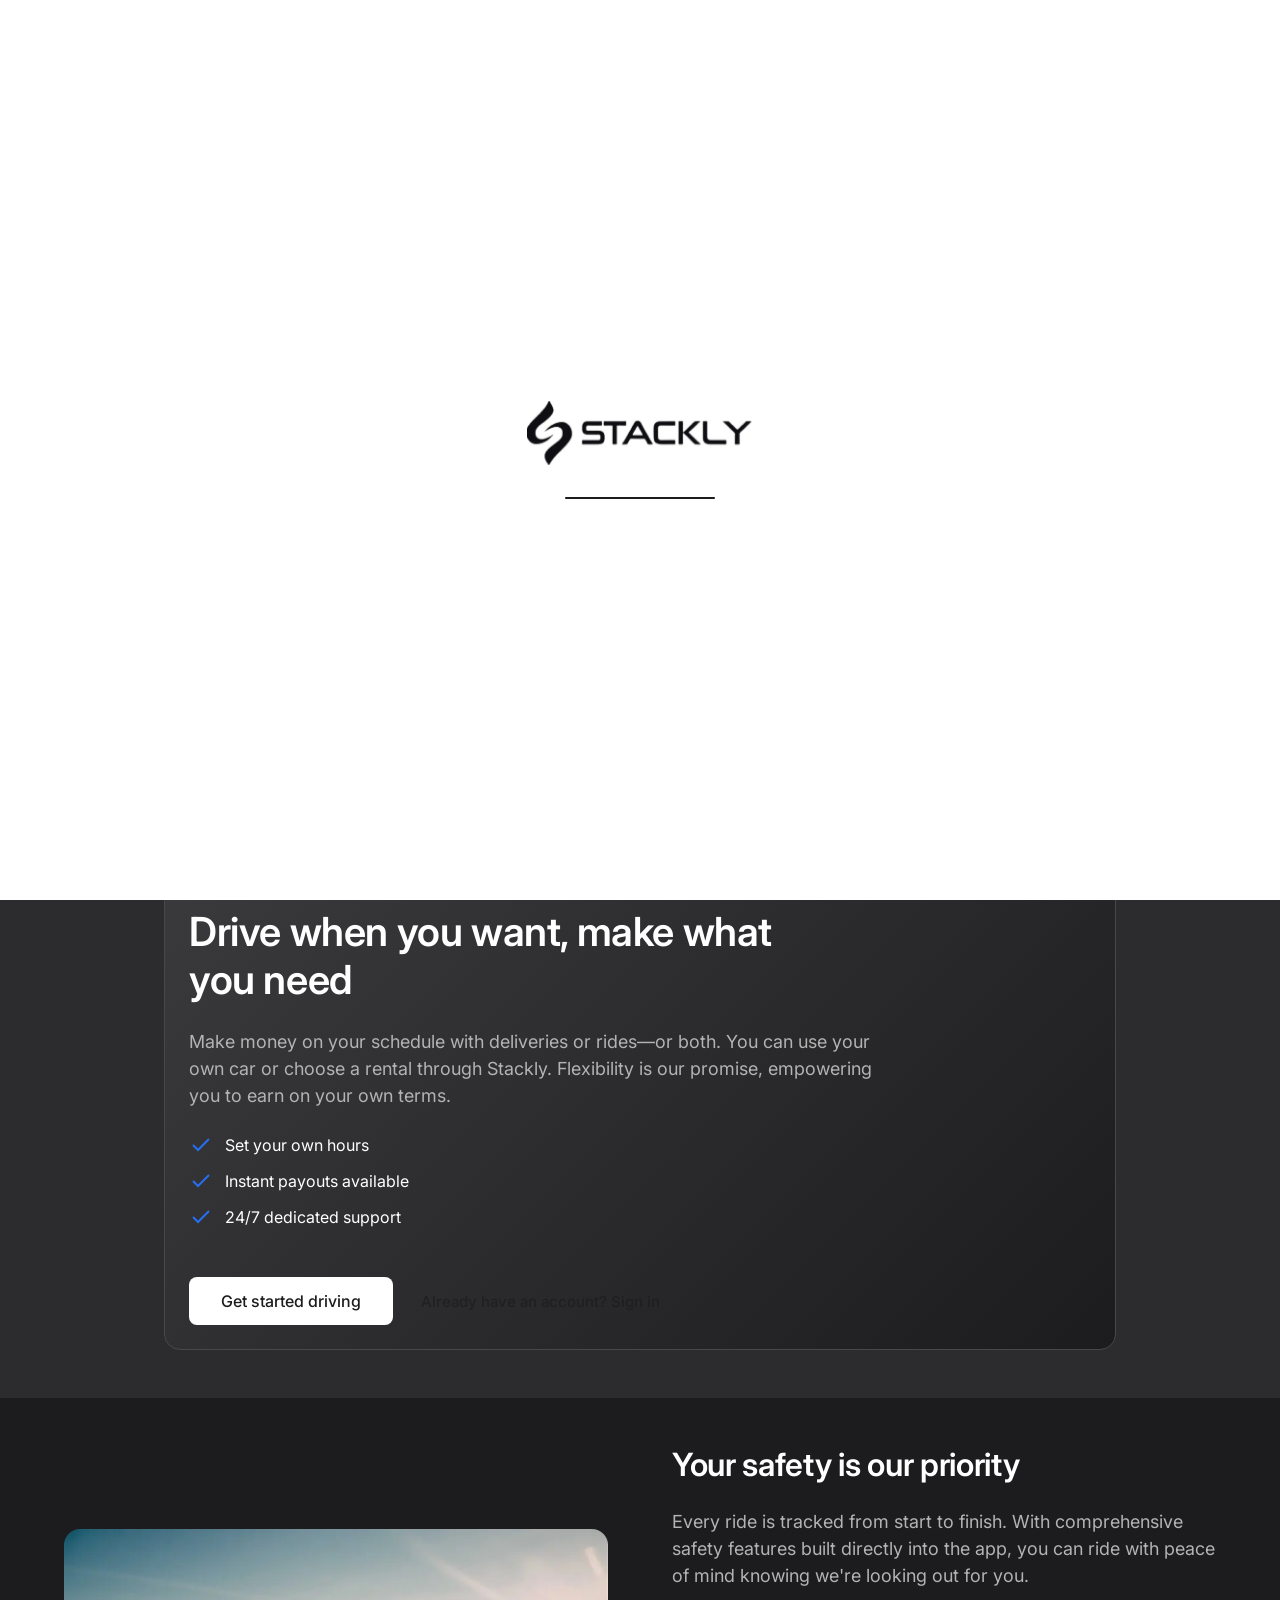
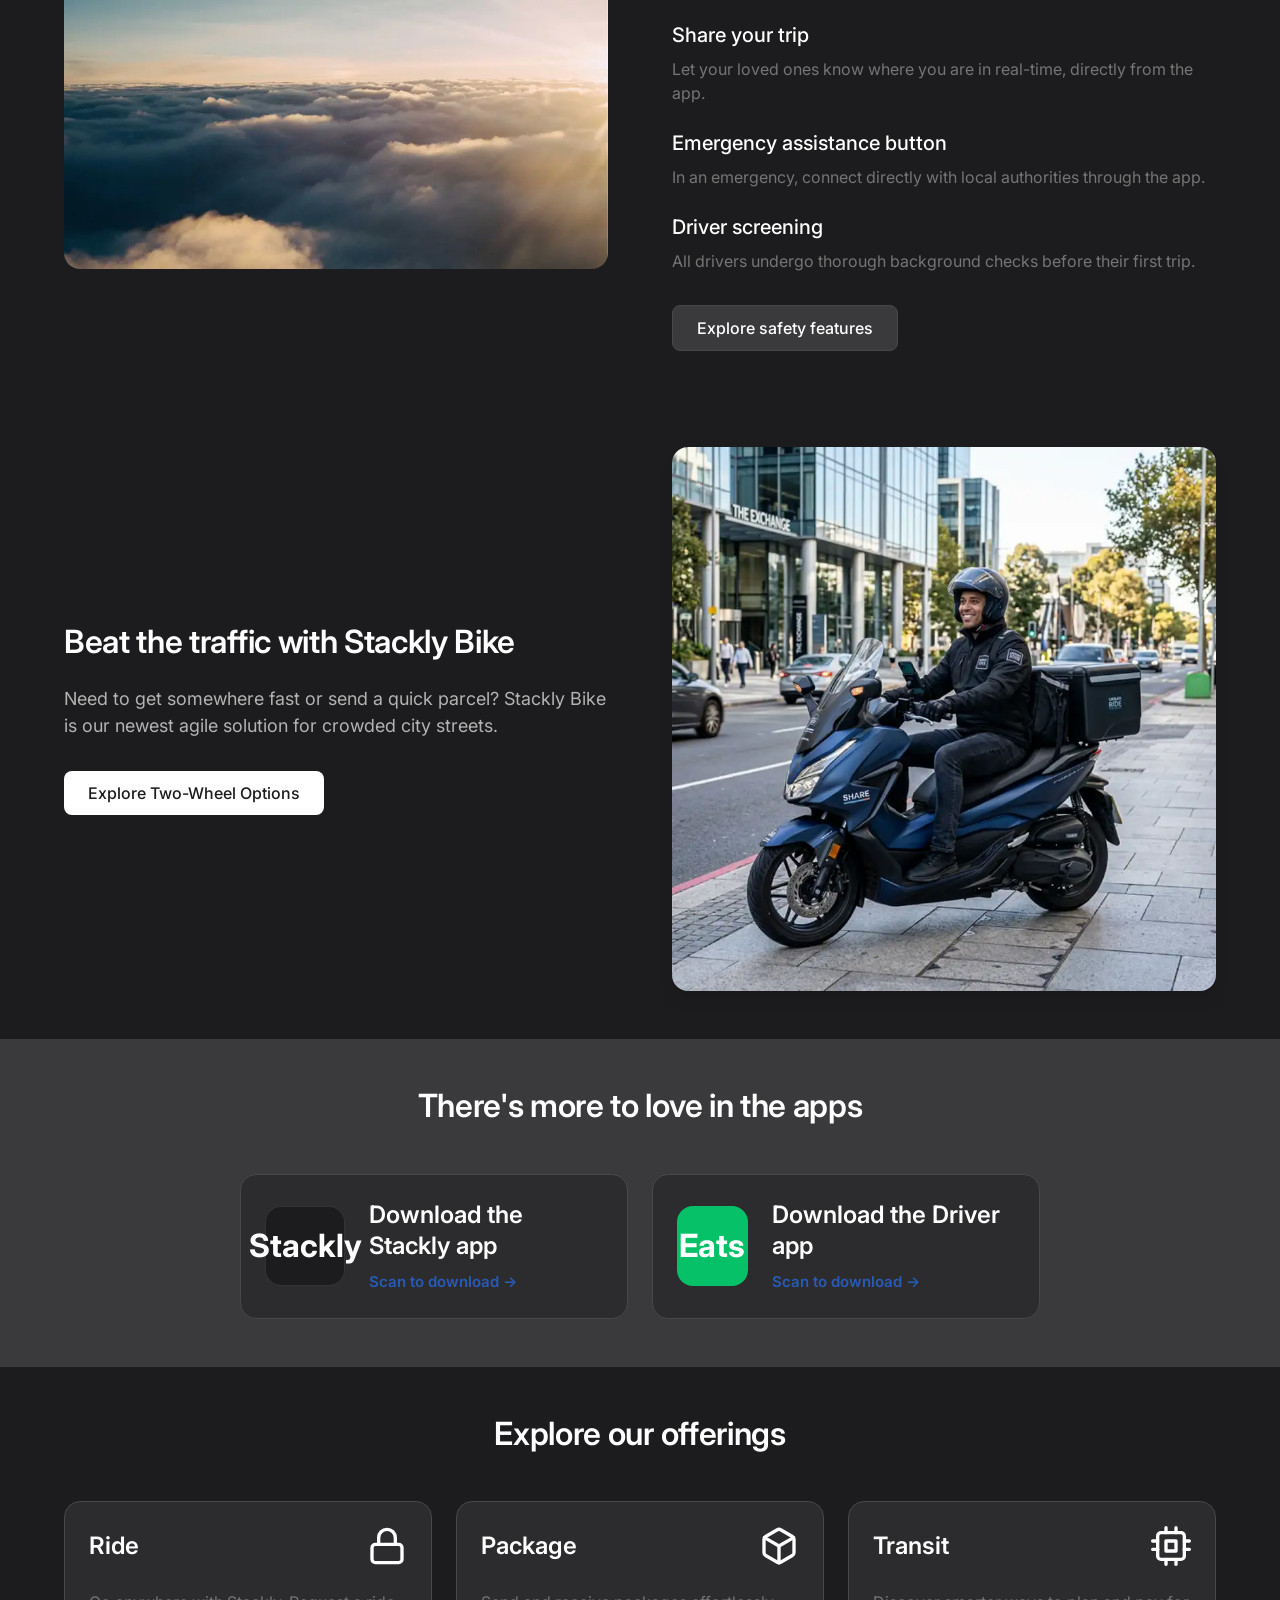
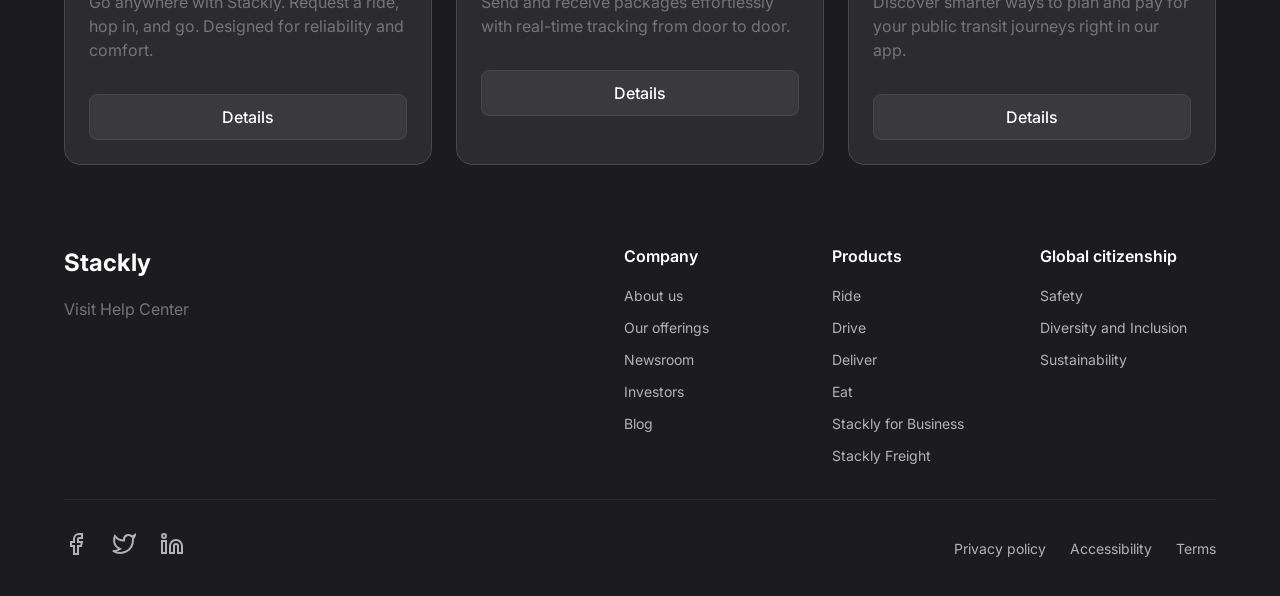
==== commit 662cfb9f: "Add files via upload" ====
--- a/index.html
+++ b/index.html
@@ -37,7 +37,7 @@
                             <polyline points="6 9 12 15 18 9"></polyline>
                         </svg></button>
                     <div class="dropdown-content">
-                      
+
                         <a href="home2.html">Home 2</a>
                     </div>
                 </div>
@@ -68,7 +68,7 @@
                     <polyline points="6 9 12 15 18 9"></polyline>
                 </svg></button>
             <div class="mobile-dropdown-content">
-                
+
                 <a href="home2.html">Home 2</a>
             </div>
             <a href="services.html" class="mobile-nav-link">Services</a>
@@ -84,209 +84,225 @@
     <!-- Main Content -->
     <main class="main-content">
         <!-- Hero Section -->
-        <section class="hero-section">
-            <div class="hero-bg-overlay"></div>
-
-            <div class="container hero-container grid">
-                <div class="hero-content-card glass-card animate-on-scroll">
-                    <h1 class="hero-title">Go anywhere with <span class="text-gradient">Stackly</span></h1>
-                    <p class="hero-subtitle">
-                        Request a ride, hop in, and go. Enjoy premium mobility and effortless logistics right at your fingertips.
+        <section class="section"
+            style="padding-top: 120px; min-height: 85vh; display: flex; align-items: center; position: relative; overflow: hidden; background-image: url('images/bg_auto.webp'); background-size: cover; background-position: center;">
+            <div
+                style="position: absolute; inset: 0; background: linear-gradient(to right, rgba(0,0,0,0.8) 0%, rgba(0,0,0,0.4) 50%, rgba(0,0,0,0.1) 100%); z-index: 0;">
+            </div>
+
+            <div class="container grid"
+                style="grid-template-columns: 1fr; align-items: center; position: relative; z-index: 1;">
+                <div style="max-width: 650px;">
+                    <h1 class="animate-on-scroll"
+                        style="font-size: clamp(1.8rem, 8vw, 4rem); text-shadow: 0 4px 20px rgba(0,0,0,0.5); color: #fff;">
+                        Go anywhere with
+                        Stackly</h1>
+                    <p class="text-lead animate-on-scroll"
+                        style="margin-top: 24px; margin-bottom: 32px; transition-delay: 0.1s; font-size: clamp(0.95rem, 4vw, 1.25rem);">
+                        Request a ride, hop in, and go. Enjoy premium mobility and effortless logistics right at your
+                        fingertips. From local commutes to cross-country freight, we've got you covered.
                     </p>
-                    <div class="hero-actions">
-                        <button class="btn btn-primary btn-large route-404">
-                            Request a ride
-                            <svg width="20" height="20" viewBox="0 0 24 24" fill="none" stroke="currentColor" stroke-width="2" stroke-linecap="round" stroke-linejoin="round" style="margin-left:8px"><line x1="5" y1="12" x2="19" y2="12"></line><polyline points="12 5 19 12 12 19"></polyline></svg>
-                        </button>
-                        <button class="btn btn-secondary btn-large route-404">Schedule for later</button>
+                    <div class="flex animate-on-scroll" style="gap: 12px; flex-wrap: wrap; transition-delay: 0.2s;">
+                        <button class="btn btn-primary route-404"
+                            style="font-size: clamp(0.9rem, 4vw, 1.1rem); padding: 12px 20px; flex: 1 1 140px;">Request
+                            a ride</button>
+                        <button class="btn btn-secondary route-404"
+                            style="font-size: clamp(0.9rem, 4vw, 1.1rem); padding: 12px 20px; flex: 1 1 140px;">Schedule
+                            for later</button>
                     </div>
                 </div>
             </div>
         </section>
 
         <!-- Drive or Deliver Section -->
-        <section class="section feature-section">
-            <div class="container">
-                <div class="premium-feature-card animate-on-scroll">
-                    <div class="premium-feature-content">
-                        <h2>Drive when you want, make what you need</h2>
-                        <p class="text-lead mt-16">Make money on your schedule with deliveries or rides—or both. You can use your own car or choose a rental through Stackly. Flexibility is our promise, empowering you to earn on your own terms.</p>
-                        
-                        <ul class="feature-list">
-                            <li>
-                                <div class="icon-circle"><svg width="20" height="20" viewBox="0 0 24 24" fill="none" stroke="currentColor" stroke-width="2"><polyline points="20 6 9 17 4 12"></polyline></svg></div>
-                                <span>Set your own hours</span>
+        <section class="section" style="background-color: var(--color-bg-secondary);">
+            <div class="container grid" style="grid-template-columns: 1fr; max-width: 1000px;">
+                <div class="card flex-col justify-between animate-on-scroll"
+                    style="min-height: 400px; background: linear-gradient(135deg, var(--color-bg-tertiary) 0%, var(--color-bg-primary) 100%);">
+                    <div>
+                        <h2 style="font-size: 2.5rem; max-width: 600px;">Drive when you want, make what you need</h2>
+                        <p class="text-lead mt-16" style="margin-top: 24px; max-width: 700px;">Make money on your
+                            schedule with deliveries or rides—or both. You can use your own car or choose a rental
+                            through Stackly. Flexibility is our promise, empowering you to earn on your own terms.</p>
+                        <ul style="margin-top: 24px; list-style: none; padding: 0;">
+                            <li style="margin-bottom: 12px; display: flex; align-items: center; gap: 12px;">
+                                <svg width="24" height="24" viewBox="0 0 24 24" fill="none" stroke="currentColor"
+                                    stroke-width="2" style="color: var(--color-accent);">
+                                    <polyline points="20 6 9 17 4 12"></polyline>
+                                </svg> Set your own hours
                             </li>
-                            <li>
-                                <div class="icon-circle"><svg width="20" height="20" viewBox="0 0 24 24" fill="none" stroke="currentColor" stroke-width="2"><polyline points="20 6 9 17 4 12"></polyline></svg></div>
-                                <span>Instant payouts available</span>
+                            <li style="margin-bottom: 12px; display: flex; align-items: center; gap: 12px;">
+                                <svg width="24" height="24" viewBox="0 0 24 24" fill="none" stroke="currentColor"
+                                    stroke-width="2" style="color: var(--color-accent);">
+                                    <polyline points="20 6 9 17 4 12"></polyline>
+                                </svg> Instant payouts available
                             </li>
-                            <li>
-                                <div class="icon-circle"><svg width="20" height="20" viewBox="0 0 24 24" fill="none" stroke="currentColor" stroke-width="2"><polyline points="20 6 9 17 4 12"></polyline></svg></div>
-                                <span>24/7 dedicated support</span>
+                            <li style="display: flex; align-items: center; gap: 12px;">
+                                <svg width="24" height="24" viewBox="0 0 24 24" fill="none" stroke="currentColor"
+                                    stroke-width="2" style="color: var(--color-accent);">
+                                    <polyline points="20 6 9 17 4 12"></polyline>
+                                </svg> 24/7 dedicated support
                             </li>
                         </ul>
-                        
-                        <div class="feature-actions mt-32">
-                            <button class="btn btn-primary btn-large route-404">Get started driving</button>
-                            <a href="login.html" class="nav-link text-small inline-link">Already have an account? Sign in</a>
-                        </div>
+                    </div>
+                    <div class="mt-32" style="margin-top: 48px;">
+                        <button class="btn btn-primary route-404" style="padding: 14px 32px;">Get started
+                            driving</button>
+                        <a href="login.html" class="nav-link" style="margin-left: 24px;">Already have an account? Sign
+                            in</a>
                     </div>
                 </div>
             </div>
         </section>
 
         <!-- Safety Focus Section -->
-        <section class="section overflow-hidden relative">
-            <div class="glow-bg" style="top: 20%; left: -10%;"></div>
-            <div class="container grid split-grid items-center">
+        <section class="section">
+            <div class="container grid" style="grid-template-columns: 1fr 1fr; gap: 64px; align-items: center;">
                 <div class="animate-on-scroll">
-                    <div class="image-wrapper shadow-premium">
-                        <img src="images/site_img_6.webp" alt="Safety Features" class="rounded-lg object-cover w-full">
-                    </div>
+                    <img src="images/site_img_6.webp" alt="Safety Features"
+                        style="border-radius: var(--border-radius-lg); width: 100%;">
                 </div>
                 <div class="animate-on-scroll" style="transition-delay: 0.2s;">
-                    <h2 class="mb-24">Your safety is our priority</h2>
-                    <p class="text-lead mb-32">Every ride is tracked from start to finish. With comprehensive safety features built directly into the app, you can ride with peace of mind knowing we're looking out for you.</p>
-
-                    <div class="feature-grid">
-                        <div class="feature-item">
-                            <div class="feature-icon-sm">
-                                <svg width="20" height="20" viewBox="0 0 24 24" fill="none" stroke="currentColor" stroke-width="2" stroke-linecap="round" stroke-linejoin="round"><path d="M21 10c0 7-9 13-9 13s-9-6-9-13a9 9 0 0 1 18 0z"></path><circle cx="12" cy="10" r="3"></circle></svg>
-                            </div>
-                            <div class="feature-text">
-                                <h4>Share your trip</h4>
-                                <p class="text-muted mt-8">Let your loved ones know where you are in real-time, directly from the app.</p>
-                            </div>
-                        </div>
-                        <div class="feature-item">
-                            <div class="feature-icon-sm">
-                                <svg width="20" height="20" viewBox="0 0 24 24" fill="none" stroke="currentColor" stroke-width="2" stroke-linecap="round" stroke-linejoin="round"><path d="M22 16.92v3a2 2 0 0 1-2.18 2 19.79 19.79 0 0 1-8.63-3.07 19.5 19.5 0 0 1-6-6 19.79 19.79 0 0 1-3.07-8.67A2 2 0 0 1 4.11 2h3a2 2 0 0 1 2 1.72 12.84 12.84 0 0 0 .7 2.81 2 2 0 0 1-.45 2.11L8.09 9.91a16 16 0 0 0 6 6l1.27-1.27a2 2 0 0 1 2.11-.45 12.84 12.84 0 0 0 2.81.7A2 2 0 0 1 22 16.92z"></path></svg>
-                            </div>
-                            <div class="feature-text">
-                                <h4>Emergency assistance button</h4>
-                                <p class="text-muted mt-8">In an emergency, connect directly with local authorities through the app.</p>
-                            </div>
-                        </div>
-                        <div class="feature-item">
-                            <div class="feature-icon-sm">
-                                <svg width="20" height="20" viewBox="0 0 24 24" fill="none" stroke="currentColor" stroke-width="2" stroke-linecap="round" stroke-linejoin="round"><path d="M12 22s8-4 8-10V5l-8-3-8 3v7c0 6 8 10 8 10z"></path></svg>
-                            </div>
-                            <div class="feature-text">
-                                <h4>Driver screening</h4>
-                                <p class="text-muted mt-8">All drivers undergo thorough background checks before their first trip.</p>
-                            </div>
-                        </div>
-                    </div>
-
-                    <button class="btn btn-outline mt-32 route-404">Explore safety features</button>
+                    <h2>Your safety is our priority</h2>
+                    <p class="text-lead" style="margin-top: 24px; margin-bottom: 32px;">Every ride is tracked from start
+                        to finish. With comprehensive safety features built directly into the app, you can ride with
+                        peace of mind knowing we're looking out for you.</p>
+
+                    <div style="display: grid; gap: 24px;">
+                        <div>
+                            <h4>Share your trip</h4>
+                            <p class="text-muted" style="margin-top: 8px;">Let your loved ones know where you are in
+                                real-time, directly from the app.</p>
+                        </div>
+                        <div>
+                            <h4>Emergency assistance button</h4>
+                            <p class="text-muted" style="margin-top: 8px;">In an emergency, connect directly with local
+                                authorities through the app.</p>
+                        </div>
+                        <div>
+                            <h4>Driver screening</h4>
+                            <p class="text-muted" style="margin-top: 8px;">All drivers undergo thorough background
+                                checks before their first trip.</p>
+                        </div>
+                    </div>
+
+                    <button class="btn btn-secondary route-404" style="margin-top: 32px;">Explore safety
+                        features</button>
                 </div>
             </div>
         </section>
 
         <!-- Bike Service Highlight -->
-        <section class="section feature-section alt-bg relative overflow-hidden">
-            <div class="glow-bg" style="bottom: -10%; right: -10%; background: radial-gradient(circle, rgba(39,110,241,0.15) 0%, rgba(39,110,241,0) 70%);"></div>
-            <div class="container grid split-grid items-center">
+        <section class="section" style="background-color: var(--color-bg-primary);">
+            <div class="container grid" style="grid-template-columns: 1fr 1fr; gap: 64px; align-items: center;">
                 <div class="animate-on-scroll">
-                    <h2 class="mb-24">Beat the traffic with Stackly Bike</h2>
-                    <p class="text-lead mb-32">Need to get somewhere fast or send a quick parcel? Stackly Bike is our newest agile solution for crowded city streets.</p>
-                    <button class="btn btn-primary route-404">
-                        Explore Two-Wheel Options
-                        <svg width="20" height="20" viewBox="0 0 24 24" fill="none" stroke="currentColor" stroke-width="2" stroke-linecap="round" stroke-linejoin="round" style="margin-left:8px"><line x1="5" y1="12" x2="19" y2="12"></line><polyline points="12 5 19 12 12 19"></polyline></svg>
-                    </button>
+                    <h2>Beat the traffic with Stackly Bike</h2>
+                    <p class="text-lead" style="margin-top: 24px; margin-bottom: 32px;">Need to get somewhere fast or
+                        send a quick parcel? Stackly Bike is our newest agile solution for crowded city streets.</p>
+                    <button class="btn btn-primary route-404">Explore Two-Wheel Options</button>
                 </div>
                 <div class="animate-on-scroll" style="transition-delay: 0.2s;">
-                    <div class="image-wrapper shadow-premium">
-                        <img src="images/bike.webp" alt="Stackly Bike Service" class="rounded-lg object-cover w-full">
-                    </div>
+                    <img src="images/bike.webp" alt="Stackly Bike Service"
+                        style="border-radius: var(--border-radius-lg); width: 100%; box-shadow: var(--shadow-lg);">
                 </div>
             </div>
         </section>
 
         <!-- Download App Section -->
-        <section class="section app-download-section">
-            <div class="container text-center">
-                <h2 class="animate-on-scroll mb-48">There's more to love in the apps</h2>
-                <div class="grid app-cards-grid animate-on-scroll">
-
-                    <a href="404.html" class="app-card route-404">
-                        <div class="app-icon black-bg">
-                            <span>Stackly</span>
-                        </div>
-                        <div class="app-info">
-                            <h3>Download the Stackly app</h3>
-                            <span class="app-link">Scan to download &rarr;</span>
-                        </div>
-                    </a>
-
-                    <a href="404.html" class="app-card route-404">
-                        <div class="app-icon green-bg">
-                            <span>Driver</span>
-                        </div>
-                        <div class="app-info">
-                            <h3>Download the Driver app</h3>
-                            <span class="app-link">Scan to download &rarr;</span>
-                        </div>
-                    </a>
+        <section class="section" style="background-color: var(--color-bg-tertiary); text-align: center;">
+            <div class="container">
+                <h2 class="animate-on-scroll">There's more to love in the apps</h2>
+                <div class="grid animate-on-scroll"
+                    style="grid-template-columns: repeat(auto-fit, minmax(250px, 1fr)); gap: 24px; margin-top: 48px; max-width: 800px; margin-left: auto; margin-right: auto; transition-delay: 0.1s;">
+
+                    <div class="card"
+                        style="display: flex; align-items: center; text-align: left; padding: 24px; border: 1px solid var(--color-border); cursor: pointer;"
+                        onclick="window.location.href='404.html'">
+                        <div
+                            style="width: 80px; height: 80px; background-color: var(--color-black); display: flex; justify-content: center; align-items: center; border-radius: 16px; margin-right: 24px; border: 1px solid var(--color-border-light);">
+                            <span style="font-size: 2rem; font-weight: 700; color: var(--color-white);">Stackly</span>
+                        </div>
+                        <div>
+                            <h3 style="margin-bottom: 8px;">Download the Stackly app</h3>
+                            <span class="nav-link route-404" style="color: var(--color-accent); font-weight: 600;">Scan
+                                to download -></span>
+                        </div>
+                    </div>
+
+                    <div class="card"
+                        style="display: flex; align-items: center; text-align: left; padding: 24px; border: 1px solid var(--color-border); cursor: pointer;"
+                        onclick="window.location.href='404.html'">
+                        <div
+                            style="width: 80px; height: 80px; background-color: #06C167; display: flex; justify-content: center; align-items: center; border-radius: 16px; margin-right: 24px;">
+                            <span style="font-size: 2rem; font-weight: 700; color: var(--color-white);">Eats</span>
+                        </div>
+                        <div>
+                            <h3 style="margin-bottom: 8px;">Download the Driver app</h3>
+                            <span class="nav-link route-404" style="color: var(--color-accent); font-weight: 600;">Scan
+                                to download -></span>
+                        </div>
+                    </div>
                 </div>
             </div>
         </section>
 
         <!-- Suggestions Section -->
-        <section class="section offerings-section">
+        <section class="section">
             <div class="container">
-                <h2 class="animate-on-scroll text-center mb-48">Explore our offerings</h2>
-                <div class="grid offerings-grid">
-                    <div class="card offering-card animate-on-scroll" style="transition-delay: 0.1s;">
-                        <div class="offering-header">
+                <h2 class="animate-on-scroll" style="margin-bottom: 48px; text-align: center;">Explore our offerings
+                </h2>
+                <div class="grid" style="grid-template-columns: repeat(auto-fit, minmax(280px, 1fr));">
+                    <div class="card animate-on-scroll" style="transition-delay: 0.1s;">
+                        <div class="flex justify-between items-center" style="margin-bottom: 24px;">
                             <h3>Ride</h3>
-                            <div class="offering-icon">
-                                <svg width="28" height="28" viewBox="0 0 24 24" fill="none" stroke="currentColor" stroke-width="2" stroke-linecap="round" stroke-linejoin="round">
-                                    <rect x="3" y="11" width="18" height="11" rx="2" ry="2"></rect>
-                                    <path d="M7 11V7a5 5 0 0110 0v4"></path>
-                                </svg>
-                            </div>
-                        </div>
-                        <p class="text-muted offering-desc">Go anywhere with Stackly. Request a ride, hop in, and go. Designed for reliability and comfort.</p>
-                        <button class="btn btn-outline btn-full route-404">Details</button>
-                    </div>
-
-                    <div class="card offering-card animate-on-scroll" style="transition-delay: 0.2s;">
-                        <div class="offering-header">
+                            <svg width="40" height="40" viewBox="0 0 24 24" fill="none" stroke="currentColor"
+                                stroke-width="2" stroke-linecap="round" stroke-linejoin="round">
+                                <rect x="3" y="11" width="18" height="11" rx="2" ry="2"></rect>
+                                <path d="M7 11V7a5 5 0 0110 0v4"></path>
+                            </svg>
+                        </div>
+                        <p class="text-muted" style="margin-bottom: 32px;">Go anywhere with Stackly. Request a ride, hop
+                            in, and go. Designed for reliability and comfort.</p>
+                        <button class="btn btn-secondary route-404" style="width: 100%;">Details</button>
+                    </div>
+
+                    <div class="card animate-on-scroll" style="transition-delay: 0.2s;">
+                        <div class="flex justify-between items-center" style="margin-bottom: 24px;">
                             <h3>Package</h3>
-                            <div class="offering-icon">
-                                <svg width="28" height="28" viewBox="0 0 24 24" fill="none" stroke="currentColor" stroke-width="2" stroke-linecap="round" stroke-linejoin="round">
-                                    <path d="M21 16V8a2 2 0 00-1-1.73l-7-4a2 2 0 00-2 0l-7 4A2 2 0 003 8v8a2 2 0 001 1.73l7 4a2 2 0 002 0l7-4A2 2 0 0021 16z"></path>
-                                    <polyline points="3.27 6.96 12 12.01 20.73 6.96"></polyline>
-                                    <line x1="12" y1="22.08" x2="12" y2="12"></line>
-                                </svg>
-                            </div>
-                        </div>
-                        <p class="text-muted offering-desc">Send and receive packages effortlessly with real-time tracking from door to door.</p>
-                        <button class="btn btn-outline btn-full route-404">Details</button>
-                    </div>
-
-                    <div class="card offering-card animate-on-scroll" style="transition-delay: 0.3s;">
-                        <div class="offering-header">
+                            <svg width="40" height="40" viewBox="0 0 24 24" fill="none" stroke="currentColor"
+                                stroke-width="2" stroke-linecap="round" stroke-linejoin="round">
+                                <path
+                                    d="M21 16V8a2 2 0 00-1-1.73l-7-4a2 2 0 00-2 0l-7 4A2 2 0 003 8v8a2 2 0 001 1.73l7 4a2 2 0 002 0l7-4A2 2 0 0021 16z">
+                                </path>
+                                <polyline points="3.27 6.96 12 12.01 20.73 6.96"></polyline>
+                                <line x1="12" y1="22.08" x2="12" y2="12"></line>
+                            </svg>
+                        </div>
+                        <p class="text-muted" style="margin-bottom: 32px;">Send and receive packages effortlessly with
+                            real-time tracking from door to door.</p>
+                        <button class="btn btn-secondary route-404" style="width: 100%;">Details</button>
+                    </div>
+
+                    <div class="card animate-on-scroll" style="transition-delay: 0.3s;">
+                        <div class="flex justify-between items-center" style="margin-bottom: 24px;">
                             <h3>Transit</h3>
-                            <div class="offering-icon">
-                                <svg width="28" height="28" viewBox="0 0 24 24" fill="none" stroke="currentColor" stroke-width="2" stroke-linecap="round" stroke-linejoin="round">
-                                    <rect x="4" y="4" width="16" height="16" rx="2" ry="2"></rect>
-                                    <rect x="9" y="9" width="6" height="6"></rect>
-                                    <line x1="9" y1="1" x2="9" y2="4"></line>
-                                    <line x1="15" y1="1" x2="15" y2="4"></line>
-                                    <line x1="9" y1="20" x2="9" y2="23"></line>
-                                    <line x1="15" y1="20" x2="15" y2="23"></line>
-                                    <line x1="20" y1="9" x2="23" y2="9"></line>
-                                    <line x1="20" y1="14" x2="23" y2="14"></line>
-                                    <line x1="1" y1="9" x2="4" y2="9"></line>
-                                    <line x1="1" y1="14" x2="4" y2="14"></line>
-                                </svg>
-                            </div>
-                        </div>
-                        <p class="text-muted offering-desc">Discover smarter ways to plan and pay for your public transit journeys right in our app.</p>
-                        <button class="btn btn-outline btn-full route-404">Details</button>
+                            <svg width="40" height="40" viewBox="0 0 24 24" fill="none" stroke="currentColor"
+                                stroke-width="2" stroke-linecap="round" stroke-linejoin="round">
+                                <rect x="4" y="4" width="16" height="16" rx="2" ry="2"></rect>
+                                <rect x="9" y="9" width="6" height="6"></rect>
+                                <line x1="9" y1="1" x2="9" y2="4"></line>
+                                <line x1="15" y1="1" x2="15" y2="4"></line>
+                                <line x1="9" y1="20" x2="9" y2="23"></line>
+                                <line x1="15" y1="20" x2="15" y2="23"></line>
+                                <line x1="20" y1="9" x2="23" y2="9"></line>
+                                <line x1="20" y1="14" x2="23" y2="14"></line>
+                                <line x1="1" y1="9" x2="4" y2="9"></line>
+                                <line x1="1" y1="14" x2="4" y2="14"></line>
+                            </svg>
+                        </div>
+                        <p class="text-muted" style="margin-bottom: 32px;">Discover smarter ways to plan and pay for
+                            your public transit journeys right in our app.</p>
+                        <button class="btn btn-secondary route-404" style="width: 100%;">Details</button>
                     </div>
                 </div>
             </div>
@@ -295,16 +311,14 @@
 
     <!-- Footer -->
     <footer class="footer">
-        <div class="footer-top-accent"></div>
         <div class="container">
             <div class="footer-grid">
-                <div class="footer-brand-col">
-                    <span class="footer-logo text-gradient">Stackly</span>
-                    <p class="text-muted mt-8 mb-24">Premium platform for mobility and effortless logistics right at your fingertips.</p>
-                    <a href="404.html" class="btn btn-outline btn-small">Visit Help Center</a>
-                </div>
-
-                <div class="footer-nav-group">
+                <div class="footer-brand">
+                    <span class="footer-logo">Stackly</span>
+                    <p class="text-muted">Visit Help Center</p>
+                </div>
+
+                <div>
                     <h4 class="footer-heading">Company</h4>
                     <ul class="footer-links">
                         <li><a href="about.html" class="footer-link">About us</a></li>
@@ -315,7 +329,7 @@
                     </ul>
                 </div>
 
-                <div class="footer-nav-group">
+                <div>
                     <h4 class="footer-heading">Products</h4>
                     <ul class="footer-links">
                         <li><a href="services.html" class="footer-link">Ride</a></li>
@@ -327,7 +341,7 @@
                     </ul>
                 </div>
 
-                <div class="footer-nav-group">
+                <div>
                     <h4 class="footer-heading">Global citizenship</h4>
                     <ul class="footer-links">
                         <li><a href="404.html" class="footer-link">Safety</a></li>
@@ -337,58 +351,37 @@
                 </div>
             </div>
 
-            <div class="footer-app-downloads">
-                <h4 class="footer-heading">Get the apps</h4>
-                <div class="app-badges">
-                    <button class="app-badge-btn route-404">
-                        <svg width="24" height="24" viewBox="0 0 24 24" fill="currentColor"><path d="M17.05 20.28c-.98.95-2.05.8-3.08.35-1.09-.46-2.09-.48-3.24 0-1.44.62-2.2.44-3.06-.35C2.79 15.25 3.51 7.59 9.05 7.31c1.35.07 2.29.74 3.08.8 1.18-.19 2.31-.88 3.5-.84 1.5.05 2.78.8 3.52 2.06-3.15 1.83-2.61 6.13.43 7.35-.61 1.55-1.55 3.03-2.53 3.6zm-5.06-13.8c-.14-2.28 1.95-4.22 4.14-4.48.33 2.5-2.18 4.49-4.14 4.48z"/></svg>
-                        <div class="badge-text"><span>Download on the</span><strong>App Store</strong></div>
-                    </button>
-                    <button class="app-badge-btn route-404">
-                        <svg width="24" height="24" viewBox="0 0 24 24" fill="currentColor"><path d="M3.5 20.5l10.5-6-10.5-6v12zm11-6.5l3.5-2-14-8-14 8 3.5 2 7-4 7 4z"/></svg>
-                        <div class="badge-text"><span>GET IT ON</span><strong>Google Play</strong></div>
-                    </button>
-                </div>
-            </div>
-
             <div class="footer-bottom">
-                <div class="social-links-container">
-                    <a href="404.html" class="social-icon-btn"><svg width="20" height="20" viewBox="0 0 24 24" fill="none" stroke="currentColor" stroke-width="2"><path d="M18 2h-3a5 5 0 00-5 5v3H7v4h3v8h4v-8h3l1-4h-4V7a1 1 0 011-1h3z"></path></svg></a>
-                    <a href="404.html" class="social-icon-btn"><svg width="20" height="20" viewBox="0 0 24 24" fill="none" stroke="currentColor" stroke-width="2"><path d="M23 3a10.9 10.9 0 01-3.14 1.53 4.48 4.48 0 00-7.86 3v1A10.66 10.66 0 013 4s-4 9 5 13a11.64 11.64 0 01-7 2c9 5 20 0 20-11.5a4.5 4.5 0 00-.08-.83A7.72 7.72 0 0023 3z"></path></svg></a>
-                    <a href="404.html" class="social-icon-btn"><svg width="20" height="20" viewBox="0 0 24 24" fill="none" stroke="currentColor" stroke-width="2"><rect x="2" y="2" width="20" height="20" rx="5" ry="5"></rect><path d="M16 11.37A4 4 0 1112.63 8 4 4 0 0116 11.37z"></path><line x1="17.5" y1="6.5" x2="17.51" y2="6.5"></line></svg></a>
-                    <a href="404.html" class="social-icon-btn"><svg width="20" height="20" viewBox="0 0 24 24" fill="none" stroke="currentColor" stroke-width="2"><path d="M16 8a6 6 0 016 6v7h-4v-7a2 2 0 00-2-2 2 2 0 00-2 2v7h-4v-7a6 6 0 016-6zM2 9h4v12H2z"></path><circle cx="4" cy="4" r="2"></circle></svg></a>
-                </div>
-
-                <div class="footer-legal">
-                    <p class="copyright">&copy; 2026 Stackly Inc.</p>
-                    <div class="legal-links">
-                        <a href="404.html" class="footer-link">Privacy policy</a>
-                        <a href="404.html" class="footer-link">Accessibility</a>
-                        <a href="404.html" class="footer-link">Terms</a>
-                    </div>
+                <div class="flex" style="gap: 24px;">
+                    <a href="404.html" class="social-link"><svg width="24" height="24" viewBox="0 0 24 24" fill="none"
+                            stroke="currentColor" stroke-width="2">
+                            <path d="M18 2h-3a5 5 0 00-5 5v3H7v4h3v8h4v-8h3l1-4h-4V7a1 1 0 011-1h3z"></path>
+                        </svg></a>
+                    <a href="404.html" class="social-link"><svg width="24" height="24" viewBox="0 0 24 24" fill="none"
+                            stroke="currentColor" stroke-width="2">
+                            <path
+                                d="M23 3a10.9 10.9 0 01-3.14 1.53 4.48 4.48 0 00-7.86 3v1A10.66 10.66 0 013 4s-4 9 5 13a11.64 11.64 0 01-7 2c9 5 20 0 20-11.5a4.5 4.5 0 00-.08-.83A7.72 7.72 0 0023 3z">
+                            </path>
+                        </svg></a>
+                    <a href="404.html" class="social-link"><svg width="24" height="24" viewBox="0 0 24 24" fill="none"
+                            stroke="currentColor" stroke-width="2">
+                            <path
+                                d="M16 8a6 6 0 016 6v7h-4v-7a2 2 0 00-2-2 2 2 0 00-2 2v7h-4v-7a6 6 0 016-6zM2 9h4v12H2z">
+                            </path>
+                            <circle cx="4" cy="4" r="2"></circle>
+                        </svg></a>
+                </div>
+
+                <div class="flex" style="gap: 24px;">
+                    <a href="404.html" class="footer-link">Privacy policy</a>
+                    <a href="404.html" class="footer-link">Accessibility</a>
+                    <a href="404.html" class="footer-link">Terms</a>
                 </div>
             </div>
         </div>
     </footer>
 
     <script src="script.js"></script>
-    <style>
-        /* Responsive adjustments for the newly added Grid layout on mobile */
-        @media (max-width: 768px) {
-            .container.grid[style*="grid-template-columns: 1fr 1fr"] {
-                grid-template-columns: 1fr !important;
-                gap: 32px !important;
-            }
-        }
-
-        /* 320px start-screen & hero fixes */
-        @media (max-width: 360px) {
-            .section[style*="padding-top: 120px"] .container {
-                padding-left: 12px !important;
-                padding-right: 12px !important;
-            }
-        }
-    </style>
 </body>
 
 </html>
--- a/style.css
+++ b/style.css
@@ -1385,4 +1385,30 @@
     display: flex;
     gap: var(--spacing-md);
 }
-}+
+/* =========================================
+   GLOBAL RESPONSIVE FIXES
+   ========================================= */
+
+@media (max-width: 768px) {
+    .container.grid[style*="grid-template-columns: 1fr 1fr"] {
+        grid-template-columns: 1fr !important;
+        gap: 32px !important;
+    }
+}
+
+@media (max-width: 480px) {
+    .grid[style*="minmax(320px"] {
+        grid-template-columns: repeat(auto-fit, minmax(250px, 1fr)) !important;
+    }
+    .grid[style*="minmax(280px"] {
+        grid-template-columns: repeat(auto-fit, minmax(250px, 1fr)) !important;
+    }
+}
+
+@media (max-width: 360px) {
+    .section[style*="padding-top: 120px"] .container {
+        padding-left: 12px !important;
+        padding-right: 12px !important;
+    }
+}
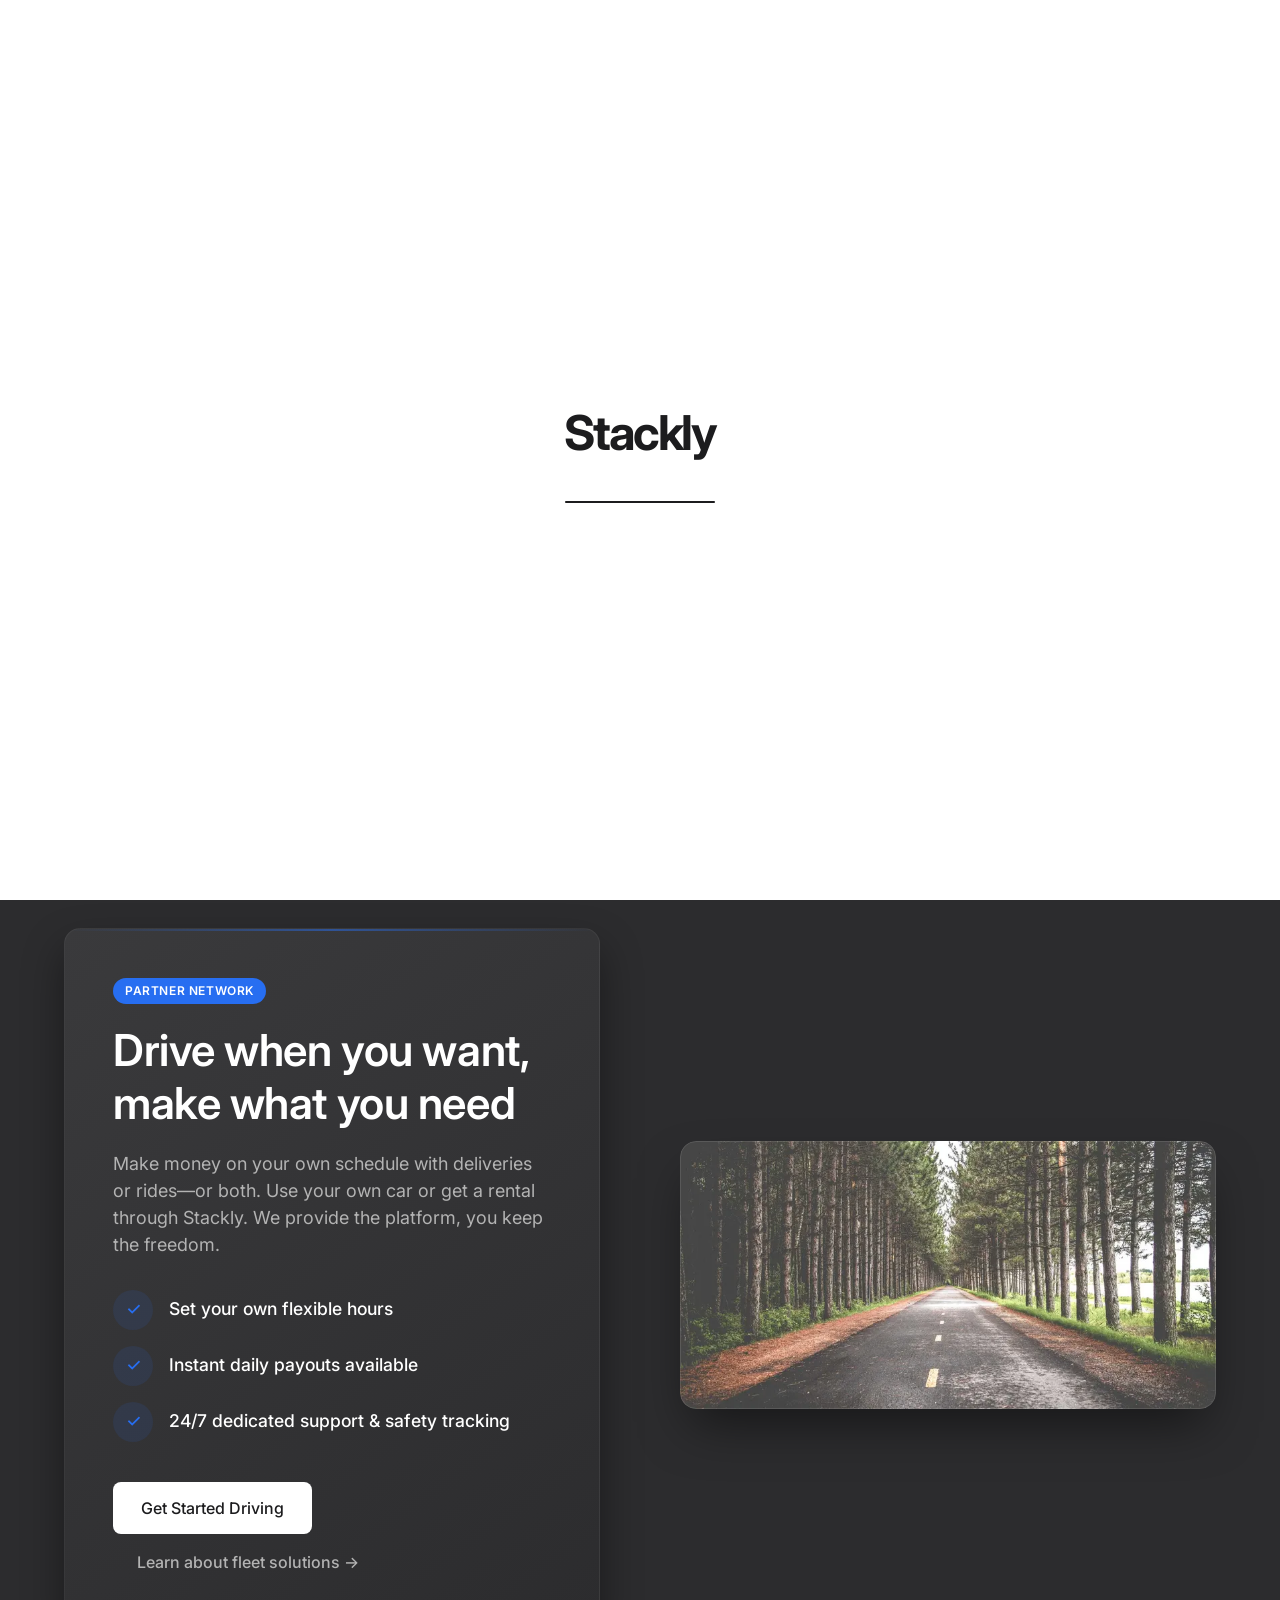
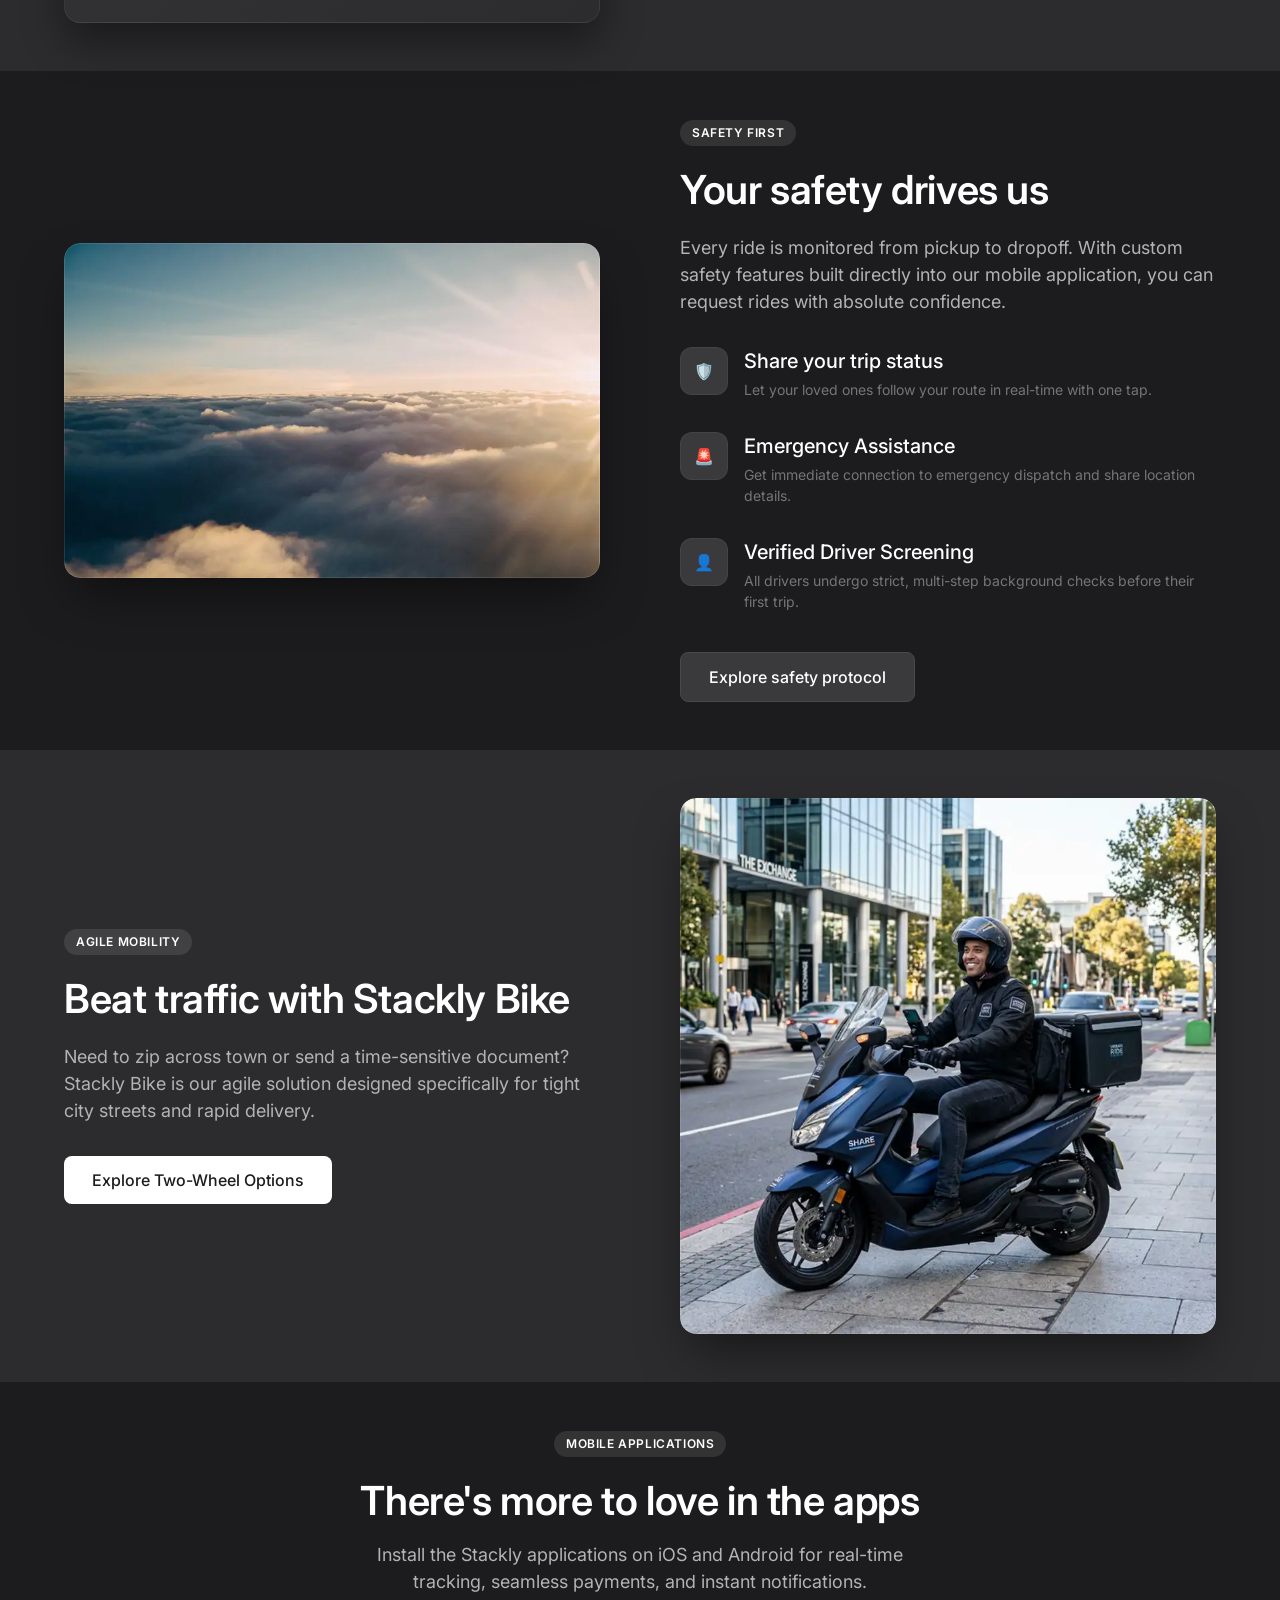
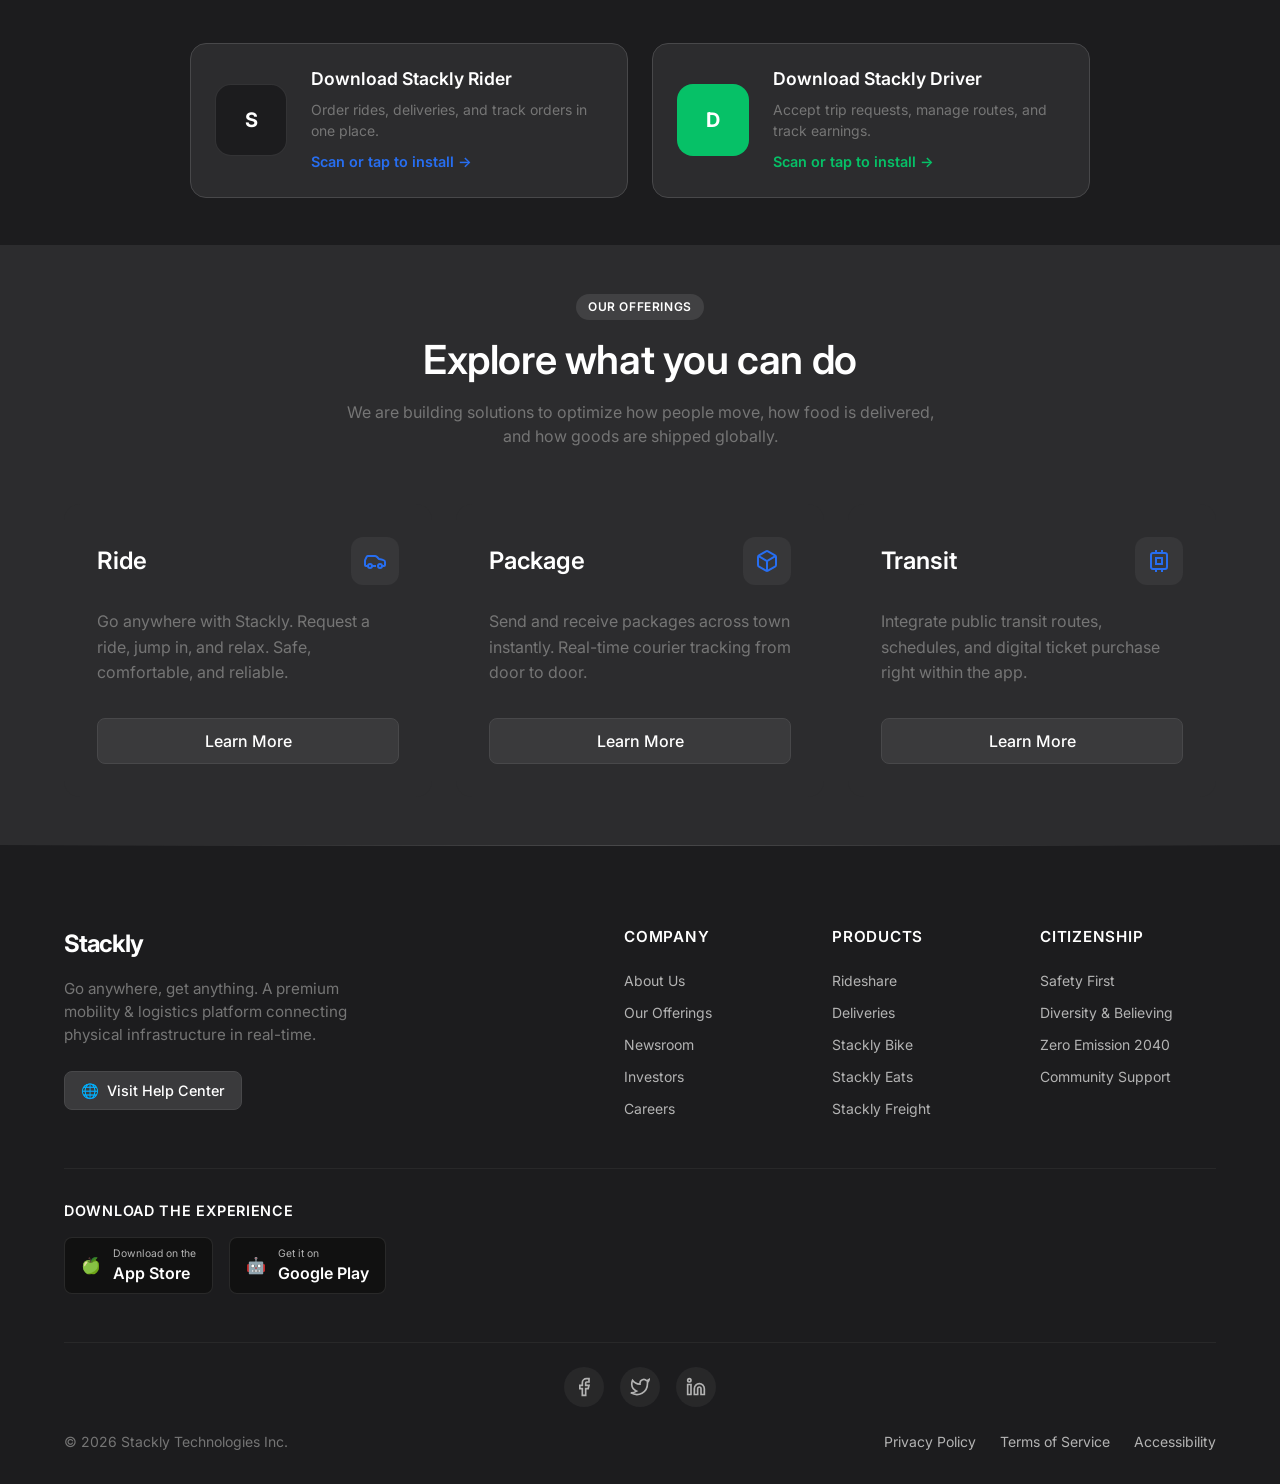
==== commit 5898aaa5: "Add files via upload" ====
--- a/index.html
+++ b/index.html
@@ -1,387 +1,540 @@
-<!DOCTYPE html>
-<html lang="en">
-
-<head>
-    <meta charset="UTF-8">
-    <meta name="viewport" content="width=device-width, initial-scale=1.0">
-    <meta name="description" content="Stackly Services - Premium platform for mobility and logistics">
-    <title>Stackly | Go anywhere, get anything</title>
-    <link rel="stylesheet" href="style.css">
-</head>
-
-<body>
-
-    <!-- Start Screen Animation -->
-    <div id="start-screen" class="start-screen">
-        <div class="start-logo">
-            <img src="logo.webp" alt="Stackly Logo" style="height: 64px; width: auto; max-width: 100%;">
-        </div>
-        <div class="start-loader">
-            <div class="start-loader-bar"></div>
-        </div>
-    </div>
-
-    <!-- Header Navigation -->
-    <header class="header">
-        <div class="container nav-container">
-            <a href="index.html" class="logo">
-                <img src="logo.webp" alt="Stackly Logo" style="height: 32px; width: auto; margin-right: 8px;">
-            </a>
-
-            <!-- Desktop Nav -->
-            <nav class="nav-menu">
-                <div class="dropdown">
-                    <button class="nav-link dropdown-btn active">Home <svg width="16" height="16" viewBox="0 0 24 24"
-                            fill="none" stroke="currentColor" stroke-width="2" stroke-linecap="round"
-                            stroke-linejoin="round">
-                            <polyline points="6 9 12 15 18 9"></polyline>
-                        </svg></button>
-                    <div class="dropdown-content">
-
-                        <a href="home2.html">Home 2</a>
-                    </div>
-                </div>
-                <a href="services.html" class="nav-link">Services</a>
-                <a href="about.html" class="nav-link">About Us</a>
-                <a href="related.html" class="nav-link">Related</a>
-                <a href="contact.html" class="nav-link">Contact</a>
-            </nav>
-
-            <div class="nav-actions">
-                <a href="login.html" class="btn btn-primary">Login</a>
-            </div>
-
-            <!-- Mobile Menu Toggle -->
-            <button class="mobile-menu-btn" aria-label="Toggle Navigation">
-                <span></span>
-                <span></span>
-                <span></span>
-            </button>
-        </div>
-    </header>
-
-    <!-- Mobile Menu Overlay -->
-    <div class="mobile-menu-overlay">
-        <nav class="mobile-nav-list">
-            <button class="mobile-dropdown-btn" onclick="this.nextElementSibling.classList.toggle('show')">Home <svg
-                    width="20" height="20" viewBox="0 0 24 24" fill="none" stroke="currentColor" stroke-width="2">
-                    <polyline points="6 9 12 15 18 9"></polyline>
-                </svg></button>
-            <div class="mobile-dropdown-content">
-
-                <a href="home2.html">Home 2</a>
-            </div>
-            <a href="services.html" class="mobile-nav-link">Services</a>
-            <a href="about.html" class="mobile-nav-link">About Us</a>
-            <a href="related.html" class="mobile-nav-link">Related</a>
-            <a href="contact.html" class="mobile-nav-link">Contact</a>
-        </nav>
-        <div class="mobile-actions">
-            <a href="login.html" class="btn btn-primary" style="width: 100%;">Login</a>
-        </div>
-    </div>
-
-    <!-- Main Content -->
-    <main class="main-content">
-        <!-- Hero Section -->
-        <section class="section"
-            style="padding-top: 120px; min-height: 85vh; display: flex; align-items: center; position: relative; overflow: hidden; background-image: url('images/bg_auto.webp'); background-size: cover; background-position: center;">
-            <div
-                style="position: absolute; inset: 0; background: linear-gradient(to right, rgba(0,0,0,0.8) 0%, rgba(0,0,0,0.4) 50%, rgba(0,0,0,0.1) 100%); z-index: 0;">
-            </div>
-
-            <div class="container grid"
-                style="grid-template-columns: 1fr; align-items: center; position: relative; z-index: 1;">
-                <div style="max-width: 650px;">
-                    <h1 class="animate-on-scroll"
-                        style="font-size: clamp(1.8rem, 8vw, 4rem); text-shadow: 0 4px 20px rgba(0,0,0,0.5); color: #fff;">
-                        Go anywhere with
-                        Stackly</h1>
-                    <p class="text-lead animate-on-scroll"
-                        style="margin-top: 24px; margin-bottom: 32px; transition-delay: 0.1s; font-size: clamp(0.95rem, 4vw, 1.25rem);">
-                        Request a ride, hop in, and go. Enjoy premium mobility and effortless logistics right at your
-                        fingertips. From local commutes to cross-country freight, we've got you covered.
-                    </p>
-                    <div class="flex animate-on-scroll" style="gap: 12px; flex-wrap: wrap; transition-delay: 0.2s;">
-                        <button class="btn btn-primary route-404"
-                            style="font-size: clamp(0.9rem, 4vw, 1.1rem); padding: 12px 20px; flex: 1 1 140px;">Request
-                            a ride</button>
-                        <button class="btn btn-secondary route-404"
-                            style="font-size: clamp(0.9rem, 4vw, 1.1rem); padding: 12px 20px; flex: 1 1 140px;">Schedule
-                            for later</button>
-                    </div>
-                </div>
-            </div>
-        </section>
-
-        <!-- Drive or Deliver Section -->
-        <section class="section" style="background-color: var(--color-bg-secondary);">
-            <div class="container grid" style="grid-template-columns: 1fr; max-width: 1000px;">
-                <div class="card flex-col justify-between animate-on-scroll"
-                    style="min-height: 400px; background: linear-gradient(135deg, var(--color-bg-tertiary) 0%, var(--color-bg-primary) 100%);">
-                    <div>
-                        <h2 style="font-size: 2.5rem; max-width: 600px;">Drive when you want, make what you need</h2>
-                        <p class="text-lead mt-16" style="margin-top: 24px; max-width: 700px;">Make money on your
-                            schedule with deliveries or rides—or both. You can use your own car or choose a rental
-                            through Stackly. Flexibility is our promise, empowering you to earn on your own terms.</p>
-                        <ul style="margin-top: 24px; list-style: none; padding: 0;">
-                            <li style="margin-bottom: 12px; display: flex; align-items: center; gap: 12px;">
-                                <svg width="24" height="24" viewBox="0 0 24 24" fill="none" stroke="currentColor"
-                                    stroke-width="2" style="color: var(--color-accent);">
-                                    <polyline points="20 6 9 17 4 12"></polyline>
-                                </svg> Set your own hours
-                            </li>
-                            <li style="margin-bottom: 12px; display: flex; align-items: center; gap: 12px;">
-                                <svg width="24" height="24" viewBox="0 0 24 24" fill="none" stroke="currentColor"
-                                    stroke-width="2" style="color: var(--color-accent);">
-                                    <polyline points="20 6 9 17 4 12"></polyline>
-                                </svg> Instant payouts available
-                            </li>
-                            <li style="display: flex; align-items: center; gap: 12px;">
-                                <svg width="24" height="24" viewBox="0 0 24 24" fill="none" stroke="currentColor"
-                                    stroke-width="2" style="color: var(--color-accent);">
-                                    <polyline points="20 6 9 17 4 12"></polyline>
-                                </svg> 24/7 dedicated support
-                            </li>
-                        </ul>
-                    </div>
-                    <div class="mt-32" style="margin-top: 48px;">
-                        <button class="btn btn-primary route-404" style="padding: 14px 32px;">Get started
-                            driving</button>
-                        <a href="login.html" class="nav-link" style="margin-left: 24px;">Already have an account? Sign
-                            in</a>
-                    </div>
-                </div>
-            </div>
-        </section>
-
-        <!-- Safety Focus Section -->
-        <section class="section">
-            <div class="container grid" style="grid-template-columns: 1fr 1fr; gap: 64px; align-items: center;">
-                <div class="animate-on-scroll">
-                    <img src="images/site_img_6.webp" alt="Safety Features"
-                        style="border-radius: var(--border-radius-lg); width: 100%;">
-                </div>
-                <div class="animate-on-scroll" style="transition-delay: 0.2s;">
-                    <h2>Your safety is our priority</h2>
-                    <p class="text-lead" style="margin-top: 24px; margin-bottom: 32px;">Every ride is tracked from start
-                        to finish. With comprehensive safety features built directly into the app, you can ride with
-                        peace of mind knowing we're looking out for you.</p>
-
-                    <div style="display: grid; gap: 24px;">
-                        <div>
-                            <h4>Share your trip</h4>
-                            <p class="text-muted" style="margin-top: 8px;">Let your loved ones know where you are in
-                                real-time, directly from the app.</p>
-                        </div>
-                        <div>
-                            <h4>Emergency assistance button</h4>
-                            <p class="text-muted" style="margin-top: 8px;">In an emergency, connect directly with local
-                                authorities through the app.</p>
-                        </div>
-                        <div>
-                            <h4>Driver screening</h4>
-                            <p class="text-muted" style="margin-top: 8px;">All drivers undergo thorough background
-                                checks before their first trip.</p>
-                        </div>
-                    </div>
-
-                    <button class="btn btn-secondary route-404" style="margin-top: 32px;">Explore safety
-                        features</button>
-                </div>
-            </div>
-        </section>
-
-        <!-- Bike Service Highlight -->
-        <section class="section" style="background-color: var(--color-bg-primary);">
-            <div class="container grid" style="grid-template-columns: 1fr 1fr; gap: 64px; align-items: center;">
-                <div class="animate-on-scroll">
-                    <h2>Beat the traffic with Stackly Bike</h2>
-                    <p class="text-lead" style="margin-top: 24px; margin-bottom: 32px;">Need to get somewhere fast or
-                        send a quick parcel? Stackly Bike is our newest agile solution for crowded city streets.</p>
-                    <button class="btn btn-primary route-404">Explore Two-Wheel Options</button>
-                </div>
-                <div class="animate-on-scroll" style="transition-delay: 0.2s;">
-                    <img src="images/bike.webp" alt="Stackly Bike Service"
-                        style="border-radius: var(--border-radius-lg); width: 100%; box-shadow: var(--shadow-lg);">
-                </div>
-            </div>
-        </section>
-
-        <!-- Download App Section -->
-        <section class="section" style="background-color: var(--color-bg-tertiary); text-align: center;">
-            <div class="container">
-                <h2 class="animate-on-scroll">There's more to love in the apps</h2>
-                <div class="grid animate-on-scroll"
-                    style="grid-template-columns: repeat(auto-fit, minmax(250px, 1fr)); gap: 24px; margin-top: 48px; max-width: 800px; margin-left: auto; margin-right: auto; transition-delay: 0.1s;">
-
-                    <div class="card"
-                        style="display: flex; align-items: center; text-align: left; padding: 24px; border: 1px solid var(--color-border); cursor: pointer;"
-                        onclick="window.location.href='404.html'">
-                        <div
-                            style="width: 80px; height: 80px; background-color: var(--color-black); display: flex; justify-content: center; align-items: center; border-radius: 16px; margin-right: 24px; border: 1px solid var(--color-border-light);">
-                            <span style="font-size: 2rem; font-weight: 700; color: var(--color-white);">Stackly</span>
-                        </div>
-                        <div>
-                            <h3 style="margin-bottom: 8px;">Download the Stackly app</h3>
-                            <span class="nav-link route-404" style="color: var(--color-accent); font-weight: 600;">Scan
-                                to download -></span>
-                        </div>
-                    </div>
-
-                    <div class="card"
-                        style="display: flex; align-items: center; text-align: left; padding: 24px; border: 1px solid var(--color-border); cursor: pointer;"
-                        onclick="window.location.href='404.html'">
-                        <div
-                            style="width: 80px; height: 80px; background-color: #06C167; display: flex; justify-content: center; align-items: center; border-radius: 16px; margin-right: 24px;">
-                            <span style="font-size: 2rem; font-weight: 700; color: var(--color-white);">Eats</span>
-                        </div>
-                        <div>
-                            <h3 style="margin-bottom: 8px;">Download the Driver app</h3>
-                            <span class="nav-link route-404" style="color: var(--color-accent); font-weight: 600;">Scan
-                                to download -></span>
-                        </div>
-                    </div>
-                </div>
-            </div>
-        </section>
-
-        <!-- Suggestions Section -->
-        <section class="section">
-            <div class="container">
-                <h2 class="animate-on-scroll" style="margin-bottom: 48px; text-align: center;">Explore our offerings
-                </h2>
-                <div class="grid" style="grid-template-columns: repeat(auto-fit, minmax(280px, 1fr));">
-                    <div class="card animate-on-scroll" style="transition-delay: 0.1s;">
-                        <div class="flex justify-between items-center" style="margin-bottom: 24px;">
-                            <h3>Ride</h3>
-                            <svg width="40" height="40" viewBox="0 0 24 24" fill="none" stroke="currentColor"
-                                stroke-width="2" stroke-linecap="round" stroke-linejoin="round">
-                                <rect x="3" y="11" width="18" height="11" rx="2" ry="2"></rect>
-                                <path d="M7 11V7a5 5 0 0110 0v4"></path>
-                            </svg>
-                        </div>
-                        <p class="text-muted" style="margin-bottom: 32px;">Go anywhere with Stackly. Request a ride, hop
-                            in, and go. Designed for reliability and comfort.</p>
-                        <button class="btn btn-secondary route-404" style="width: 100%;">Details</button>
-                    </div>
-
-                    <div class="card animate-on-scroll" style="transition-delay: 0.2s;">
-                        <div class="flex justify-between items-center" style="margin-bottom: 24px;">
-                            <h3>Package</h3>
-                            <svg width="40" height="40" viewBox="0 0 24 24" fill="none" stroke="currentColor"
-                                stroke-width="2" stroke-linecap="round" stroke-linejoin="round">
-                                <path
-                                    d="M21 16V8a2 2 0 00-1-1.73l-7-4a2 2 0 00-2 0l-7 4A2 2 0 003 8v8a2 2 0 001 1.73l7 4a2 2 0 002 0l7-4A2 2 0 0021 16z">
-                                </path>
-                                <polyline points="3.27 6.96 12 12.01 20.73 6.96"></polyline>
-                                <line x1="12" y1="22.08" x2="12" y2="12"></line>
-                            </svg>
-                        </div>
-                        <p class="text-muted" style="margin-bottom: 32px;">Send and receive packages effortlessly with
-                            real-time tracking from door to door.</p>
-                        <button class="btn btn-secondary route-404" style="width: 100%;">Details</button>
-                    </div>
-
-                    <div class="card animate-on-scroll" style="transition-delay: 0.3s;">
-                        <div class="flex justify-between items-center" style="margin-bottom: 24px;">
-                            <h3>Transit</h3>
-                            <svg width="40" height="40" viewBox="0 0 24 24" fill="none" stroke="currentColor"
-                                stroke-width="2" stroke-linecap="round" stroke-linejoin="round">
-                                <rect x="4" y="4" width="16" height="16" rx="2" ry="2"></rect>
-                                <rect x="9" y="9" width="6" height="6"></rect>
-                                <line x1="9" y1="1" x2="9" y2="4"></line>
-                                <line x1="15" y1="1" x2="15" y2="4"></line>
-                                <line x1="9" y1="20" x2="9" y2="23"></line>
-                                <line x1="15" y1="20" x2="15" y2="23"></line>
-                                <line x1="20" y1="9" x2="23" y2="9"></line>
-                                <line x1="20" y1="14" x2="23" y2="14"></line>
-                                <line x1="1" y1="9" x2="4" y2="9"></line>
-                                <line x1="1" y1="14" x2="4" y2="14"></line>
-                            </svg>
-                        </div>
-                        <p class="text-muted" style="margin-bottom: 32px;">Discover smarter ways to plan and pay for
-                            your public transit journeys right in our app.</p>
-                        <button class="btn btn-secondary route-404" style="width: 100%;">Details</button>
-                    </div>
-                </div>
-            </div>
-        </section>
-    </main>
-
-    <!-- Footer -->
-    <footer class="footer">
-        <div class="container">
-            <div class="footer-grid">
-                <div class="footer-brand">
-                    <span class="footer-logo">Stackly</span>
-                    <p class="text-muted">Visit Help Center</p>
-                </div>
-
-                <div>
-                    <h4 class="footer-heading">Company</h4>
-                    <ul class="footer-links">
-                        <li><a href="about.html" class="footer-link">About us</a></li>
-                        <li><a href="services.html" class="footer-link">Our offerings</a></li>
-                        <li><a href="related.html" class="footer-link">Newsroom</a></li>
-                        <li><a href="404.html" class="footer-link">Investors</a></li>
-                        <li><a href="404.html" class="footer-link">Blog</a></li>
-                    </ul>
-                </div>
-
-                <div>
-                    <h4 class="footer-heading">Products</h4>
-                    <ul class="footer-links">
-                        <li><a href="services.html" class="footer-link">Ride</a></li>
-                        <li><a href="404.html" class="footer-link">Drive</a></li>
-                        <li><a href="404.html" class="footer-link">Deliver</a></li>
-                        <li><a href="404.html" class="footer-link">Eat</a></li>
-                        <li><a href="404.html" class="footer-link">Stackly for Business</a></li>
-                        <li><a href="404.html" class="footer-link">Stackly Freight</a></li>
-                    </ul>
-                </div>
-
-                <div>
-                    <h4 class="footer-heading">Global citizenship</h4>
-                    <ul class="footer-links">
-                        <li><a href="404.html" class="footer-link">Safety</a></li>
-                        <li><a href="404.html" class="footer-link">Diversity and Inclusion</a></li>
-                        <li><a href="404.html" class="footer-link">Sustainability</a></li>
-                    </ul>
-                </div>
-            </div>
-
-            <div class="footer-bottom">
-                <div class="flex" style="gap: 24px;">
-                    <a href="404.html" class="social-link"><svg width="24" height="24" viewBox="0 0 24 24" fill="none"
-                            stroke="currentColor" stroke-width="2">
-                            <path d="M18 2h-3a5 5 0 00-5 5v3H7v4h3v8h4v-8h3l1-4h-4V7a1 1 0 011-1h3z"></path>
-                        </svg></a>
-                    <a href="404.html" class="social-link"><svg width="24" height="24" viewBox="0 0 24 24" fill="none"
-                            stroke="currentColor" stroke-width="2">
-                            <path
-                                d="M23 3a10.9 10.9 0 01-3.14 1.53 4.48 4.48 0 00-7.86 3v1A10.66 10.66 0 013 4s-4 9 5 13a11.64 11.64 0 01-7 2c9 5 20 0 20-11.5a4.5 4.5 0 00-.08-.83A7.72 7.72 0 0023 3z">
-                            </path>
-                        </svg></a>
-                    <a href="404.html" class="social-link"><svg width="24" height="24" viewBox="0 0 24 24" fill="none"
-                            stroke="currentColor" stroke-width="2">
-                            <path
-                                d="M16 8a6 6 0 016 6v7h-4v-7a2 2 0 00-2-2 2 2 0 00-2 2v7h-4v-7a6 6 0 016-6zM2 9h4v12H2z">
-                            </path>
-                            <circle cx="4" cy="4" r="2"></circle>
-                        </svg></a>
-                </div>
-
-                <div class="flex" style="gap: 24px;">
-                    <a href="404.html" class="footer-link">Privacy policy</a>
-                    <a href="404.html" class="footer-link">Accessibility</a>
-                    <a href="404.html" class="footer-link">Terms</a>
-                </div>
-            </div>
-        </div>
-    </footer>
-
-    <script src="script.js"></script>
-</body>
-
+<!DOCTYPE html>
+<html lang="en">
+
+<head>
+    <meta charset="UTF-8">
+    <meta name="viewport" content="width=device-width, initial-scale=1.0">
+    <meta name="description" content="Stackly Services - Premium platform for mobility and logistics">
+    <title>Stackly | Go anywhere, get anything</title>
+    <link rel="stylesheet" href="style.css">
+</head>
+
+<body>
+
+    <!-- Start Screen Animation -->
+    <div id="start-screen" class="start-screen">
+        <div class="start-logo">Stackly</div>
+        <div class="start-loader">
+            <div class="start-loader-bar"></div>
+        </div>
+    </div>
+
+    <!-- Header Navigation -->
+    <header class="header">
+        <div class="container nav-container">
+            <a href="index.html" class="logo">Stackly</a>
+
+            <!-- Desktop Nav -->
+            <nav class="nav-menu">
+                <div class="dropdown">
+                    <button class="nav-link dropdown-btn active">Home <svg width="16" height="16" viewBox="0 0 24 24"
+                            fill="none" stroke="currentColor" stroke-width="2" stroke-linecap="round"
+                            stroke-linejoin="round">
+                            <polyline points="6 9 12 15 18 9"></polyline>
+                        </svg></button>
+                    <div class="dropdown-content">
+                        <a href="home2.html">Home 2</a>
+                    </div>
+                </div>
+                <a href="services.html" class="nav-link">Services</a>
+                <a href="about.html" class="nav-link">About Us</a>
+                <a href="related.html" class="nav-link">Related</a>
+                <a href="contact.html" class="nav-link">Contact</a>
+            </nav>
+
+            <div class="nav-actions">
+                <a href="login.html" class="btn btn-primary">Login</a>
+            </div>
+
+            <!-- Mobile Menu Toggle -->
+            <button class="mobile-menu-btn" aria-label="Toggle Navigation">
+                <span></span>
+                <span></span>
+                <span></span>
+            </button>
+        </div>
+    </header>
+
+    <!-- Mobile Menu Overlay -->
+    <div class="mobile-menu-overlay">
+        <nav class="mobile-nav-list">
+            <button class="mobile-dropdown-btn" onclick="this.nextElementSibling.classList.toggle('show')">Home <svg
+                    width="20" height="20" viewBox="0 0 24 24" fill="none" stroke="currentColor" stroke-width="2">
+                    <polyline points="6 9 12 15 18 9"></polyline>
+                </svg></button>
+            <div class="mobile-dropdown-content">
+                <a href="home2.html">Home 2</a>
+            </div>
+            <a href="services.html" class="mobile-nav-link">Services</a>
+            <a href="about.html" class="mobile-nav-link">About Us</a>
+            <a href="related.html" class="mobile-nav-link">Related</a>
+            <a href="contact.html" class="mobile-nav-link">Contact</a>
+        </nav>
+        <div class="mobile-actions">
+            <a href="login.html" class="btn btn-primary" style="width: 100%;">Login</a>
+        </div>
+    </div>
+
+    <!-- Main Content -->
+    <main class="main-content">
+        
+        <!-- Hero Section -->
+        <section class="section"
+            style="padding-top: 140px; min-height: 90vh; display: flex; align-items: center; position: relative; overflow: hidden; background-image: url('images/bg_auto.webp'); background-size: cover; background-position: center;">
+            <div
+                style="position: absolute; inset: 0; background: linear-gradient(to right, rgba(0,0,0,0.85) 0%, rgba(0,0,0,0.5) 60%, rgba(0,0,0,0.2) 100%); z-index: 0;">
+            </div>
+
+            <div class="container grid split-grid"
+                style="position: relative; z-index: 1; align-items: center;">
+                
+                <!-- Left: Booking Card Widget -->
+                <div class="animate-on-scroll">
+                    <div class="booking-card">
+                        <div class="booking-tabs">
+                            <div class="booking-tab-btn active" data-tab="ride">
+                                <svg width="18" height="18" viewBox="0 0 24 24" fill="none" stroke="currentColor" stroke-width="2" style="margin-right: 6px; vertical-align: middle;">
+                                    <rect x="5" y="2" width="14" height="20" rx="2" ry="2"></rect>
+                                    <line x1="12" y1="18" x2="12.01" y2="18"></line>
+                                </svg>
+                                Ride
+                            </div>
+                            <div class="booking-tab-btn" data-tab="deliver">
+                                <svg width="18" height="18" viewBox="0 0 24 24" fill="none" stroke="currentColor" stroke-width="2" style="margin-right: 6px; vertical-align: middle;">
+                                    <path d="M21 16V8a2 2 0 0 0-1-1.73l-7-4a2 2 0 0 0-2 0l-7 4A2 2 0 0 0 3 8v8a2 2 0 0 0 1 1.73l7 4a2 2 0 0 0 2 0l7-4A2 2 0 0 0 21 16z"></path>
+                                    <polyline points="3.27 6.96 12 12.01 20.73 6.96"></polyline>
+                                    <line x1="12" y1="22.08" x2="12" y2="12"></line>
+                                </svg>
+                                Deliver
+                            </div>
+                            <div class="booking-tab-btn" data-tab="earn">
+                                <svg width="18" height="18" viewBox="0 0 24 24" fill="none" stroke="currentColor" stroke-width="2" style="margin-right: 6px; vertical-align: middle;">
+                                    <circle cx="12" cy="12" r="10"></circle>
+                                    <line x1="12" y1="8" x2="12" y2="16"></line>
+                                    <line x1="8" y1="12" x2="16" y2="12"></line>
+                                </svg>
+                                Earn
+                            </div>
+                        </div>
+
+                        <!-- Ride Panel -->
+                        <div class="booking-panel active" id="panel-ride">
+                            <h2 style="font-size: 1.4rem; margin-bottom: 20px;">Request a ride now</h2>
+                            <form onsubmit="event.preventDefault(); window.location.href='404.html';">
+                                <div class="booking-input-group">
+                                    <label class="booking-input-label">Pickup Location</label>
+                                    <div class="booking-input-wrapper">
+                                        <div class="booking-input-icon">📍</div>
+                                        <input type="text" class="booking-input" placeholder="Enter pickup location" required>
+                                    </div>
+                                </div>
+                                <div class="booking-input-group">
+                                    <label class="booking-input-label">Destination</label>
+                                    <div class="booking-input-wrapper">
+                                        <div class="booking-input-icon">🏁</div>
+                                        <input type="text" class="booking-input" placeholder="Enter destination" required>
+                                    </div>
+                                </div>
+                                <div class="booking-grid">
+                                    <div class="booking-input-group">
+                                        <label class="booking-input-label">Date</label>
+                                        <div class="booking-input-wrapper">
+                                            <input type="date" class="booking-input" style="padding-left: 16px;" required>
+                                        </div>
+                                    </div>
+                                    <div class="booking-input-group">
+                                        <label class="booking-input-label">Time</label>
+                                        <div class="booking-input-wrapper">
+                                            <input type="time" class="booking-input" style="padding-left: 16px;" required>
+                                        </div>
+                                    </div>
+                                </div>
+                                <button type="submit" class="btn btn-accent btn-full" style="padding: 14px; margin-top: 10px;">Search Rides</button>
+                            </form>
+                        </div>
+
+                        <!-- Deliver Panel -->
+                        <div class="booking-panel" id="panel-deliver">
+                            <h2 style="font-size: 1.4rem; margin-bottom: 20px;">Send items instantly</h2>
+                            <form onsubmit="event.preventDefault(); window.location.href='404.html';">
+                                <div class="booking-input-group">
+                                    <label class="booking-input-label">Pickup Address</label>
+                                    <div class="booking-input-wrapper">
+                                        <div class="booking-input-icon">📍</div>
+                                        <input type="text" class="booking-input" placeholder="Enter pickup location" required>
+                                    </div>
+                                </div>
+                                <div class="booking-input-group">
+                                    <label class="booking-input-label">Dropoff Address</label>
+                                    <div class="booking-input-wrapper">
+                                        <div class="booking-input-icon">📦</div>
+                                        <input type="text" class="booking-input" placeholder="Enter recipient address" required>
+                                    </div>
+                                </div>
+                                <div class="booking-input-group">
+                                    <label class="booking-input-label">Item details</label>
+                                    <div class="booking-input-wrapper">
+                                        <div class="booking-input-icon">📝</div>
+                                        <input type="text" class="booking-input" placeholder="What are we sending? (e.g. keys, docs)" required>
+                                    </div>
+                                </div>
+                                <button type="submit" class="btn btn-accent btn-full" style="padding: 14px; margin-top: 10px;">Request Delivery</button>
+                            </form>
+                        </div>
+
+                        <!-- Earn Panel -->
+                        <div class="booking-panel" id="panel-earn">
+                            <h2 style="font-size: 1.4rem; margin-bottom: 16px;">Drive and Earn</h2>
+                            <p class="text-muted" style="margin-bottom: 24px; line-height: 1.6; font-size: 0.95rem;">
+                                Turn your spare time into earnings. Drive on the largest mobility and logistics platform, set your own schedule, and get instant payouts.
+                            </p>
+                            <div style="margin-bottom: 24px;">
+                                <div class="flex items-center gap-16 mb-24">
+                                    <div class="icon-circle">💰</div>
+                                    <div>
+                                        <h4 style="margin: 0; font-size: 1rem;">Competitive Rates</h4>
+                                        <p class="text-muted text-small" style="margin: 0;">Keep 100% of your tips and get paid daily.</p>
+                                    </div>
+                                </div>
+                                <div class="flex items-center gap-16 mb-24">
+                                    <div class="icon-circle">🗓️</div>
+                                    <div>
+                                        <h4 style="margin: 0; font-size: 1rem;">Flexible Scheduling</h4>
+                                        <p class="text-muted text-small" style="margin: 0;">Drive whenever you want, day or night.</p>
+                                    </div>
+                                </div>
+                            </div>
+                            <button onclick="window.location.href='login.html';" class="btn btn-accent btn-full" style="padding: 14px;">Sign Up to Drive</button>
+                        </div>
+                    </div>
+                </div>
+
+                <!-- Right: Text & Value Prop -->
+                <div class="animate-on-scroll" style="transition-delay: 0.15s; max-width: 620px;">
+                    <h1 class="hero-title"><span class="text-gradient">Go anywhere,</span> get anything.</h1>
+                    <p class="hero-subtitle">
+                        Enjoy premium, on-demand mobility and effortless logistics right at your fingertips. Request a ride, order food, or ship freight across the country in real-time.
+                    </p>
+                    <div class="flex" style="gap: 16px; flex-wrap: wrap;">
+                        <a href="services.html" class="btn btn-primary btn-large" style="flex: 0 1 auto; min-width: 170px;">Our Services</a>
+                        <a href="about.html" class="btn btn-outline btn-large" style="flex: 0 1 auto; min-width: 170px;">About Stackly</a>
+                    </div>
+                </div>
+            </div>
+        </section>
+
+        <!-- Drive or Deliver Section -->
+        <section class="section" style="background-color: var(--color-bg-secondary); position: relative;">
+            <div class="container grid split-grid" style="align-items: center;">
+                
+                <!-- Left: Earning details card -->
+                <div class="premium-feature-card animate-on-scroll">
+                    <span class="badge" style="background-color: var(--color-accent); margin-bottom: 20px;">Partner Network</span>
+                    <h2 style="font-size: clamp(2rem, 5vw, 2.75rem); line-height: 1.2;">Drive when you want, make what you need</h2>
+                    <p class="text-lead" style="margin-top: 20px; color: var(--color-text-secondary);">
+                        Make money on your own schedule with deliveries or rides—or both. Use your own car or get a rental through Stackly. We provide the platform, you keep the freedom.
+                    </p>
+                    <ul class="feature-list">
+                        <li>
+                            <div class="icon-circle">✓</div> Set your own flexible hours
+                        </li>
+                        <li>
+                            <div class="icon-circle">✓</div> Instant daily payouts available
+                        </li>
+                        <li>
+                            <div class="icon-circle">✓</div> 24/7 dedicated support & safety tracking
+                        </li>
+                    </ul>
+                    <div style="margin-top: 40px; display: flex; gap: 16px; flex-wrap: wrap; align-items: center;">
+                        <a href="login.html" class="btn btn-primary" style="padding: 14px 28px;">Get Started Driving</a>
+                        <a href="about.html" class="inline-link">Learn about fleet solutions &rarr;</a>
+                    </div>
+                </div>
+
+                <!-- Right: Visual -->
+                <div class="animate-on-scroll" style="transition-delay: 0.2s;">
+                    <div class="image-wrapper shadow-premium">
+                        <img src="images/home2_img1.webp" alt="Partner Driving" style="width: 100%; border-radius: var(--border-radius-lg); transform: scale(1); transition: transform 0.5s ease;" class="object-cover">
+                    </div>
+                </div>
+            </div>
+        </section>
+
+        <!-- Safety Focus Section -->
+        <section class="section" style="position: relative;">
+            <div class="container grid split-grid" style="align-items: center;">
+                
+                <!-- Left: Visual -->
+                <div class="animate-on-scroll">
+                    <div class="image-wrapper shadow-premium">
+                        <img src="images/site_img_6.webp" alt="Safety Features" style="width: 100%; border-radius: var(--border-radius-lg);">
+                    </div>
+                </div>
+
+                <!-- Right: Content -->
+                <div class="animate-on-scroll" style="transition-delay: 0.2s;">
+                    <span class="badge" style="margin-bottom: 20px;">Safety First</span>
+                    <h2 style="font-size: clamp(2rem, 5vw, 2.5rem); line-height: 1.2;">Your safety drives us</h2>
+                    <p class="text-lead" style="margin-top: 20px; margin-bottom: 32px;">
+                        Every ride is monitored from pickup to dropoff. With custom safety features built directly into our mobile application, you can request rides with absolute confidence.
+                    </p>
+
+                    <div class="feature-grid">
+                        <div class="feature-item">
+                            <div class="feature-icon-sm">🛡️</div>
+                            <div class="feature-text">
+                                <h4>Share your trip status</h4>
+                                <p class="text-muted text-small">Let your loved ones follow your route in real-time with one tap.</p>
+                            </div>
+                        </div>
+                        <div class="feature-item">
+                            <div class="feature-icon-sm">🚨</div>
+                            <div class="feature-text">
+                                <h4>Emergency Assistance</h4>
+                                <p class="text-muted text-small">Get immediate connection to emergency dispatch and share location details.</p>
+                            </div>
+                        </div>
+                        <div class="feature-item">
+                            <div class="feature-icon-sm">👤</div>
+                            <div class="feature-text">
+                                <h4>Verified Driver Screening</h4>
+                                <p class="text-muted text-small">All drivers undergo strict, multi-step background checks before their first trip.</p>
+                            </div>
+                        </div>
+                    </div>
+
+                    <button class="btn btn-secondary route-404" style="margin-top: 40px; padding: 14px 28px;">Explore safety protocol</button>
+                </div>
+            </div>
+        </section>
+
+        <!-- Bike Service Highlight -->
+        <section class="section" style="background-color: var(--color-bg-secondary);">
+            <div class="container grid split-grid" style="align-items: center;">
+                <div class="animate-on-scroll">
+                    <span class="badge" style="margin-bottom: 20px;">Agile Mobility</span>
+                    <h2 style="font-size: clamp(2rem, 5vw, 2.5rem); line-height: 1.2;">Beat traffic with Stackly Bike</h2>
+                    <p class="text-lead" style="margin-top: 20px; margin-bottom: 32px;">
+                        Need to zip across town or send a time-sensitive document? Stackly Bike is our agile solution designed specifically for tight city streets and rapid delivery.
+                    </p>
+                    <button class="btn btn-primary route-404" style="padding: 14px 28px;">Explore Two-Wheel Options</button>
+                </div>
+                <div class="animate-on-scroll" style="transition-delay: 0.2s;">
+                    <div class="image-wrapper shadow-premium">
+                        <img src="images/bike.webp" alt="Stackly Bike Service" style="width: 100%; border-radius: var(--border-radius-lg);">
+                    </div>
+                </div>
+            </div>
+        </section>
+
+        <!-- Download App Section -->
+        <section class="section" style="background-color: var(--color-bg-primary); text-align: center; position: relative;">
+            <div class="container">
+                <span class="badge animate-on-scroll" style="margin-bottom: 20px;">Mobile Applications</span>
+                <h2 class="animate-on-scroll" style="font-size: clamp(1.8rem, 5vw, 2.5rem); line-height: 1.2;">There's more to love in the apps</h2>
+                <p class="text-lead animate-on-scroll" style="max-width: 600px; margin: 16px auto 48px auto;">
+                    Install the Stackly applications on iOS and Android for real-time tracking, seamless payments, and instant notifications.
+                </p>
+                <div class="grid app-cards-grid animate-on-scroll" style="transition-delay: 0.1s;">
+
+                    <!-- Rider App Card -->
+                    <div class="app-card" onclick="window.location.href='404.html'">
+                        <div class="app-icon black-bg">S</div>
+                        <div class="app-info">
+                            <h3>Download Stackly Rider</h3>
+                            <p class="text-muted text-small" style="margin-bottom: 8px;">Order rides, deliveries, and track orders in one place.</p>
+                            <span class="app-link">Scan or tap to install &rarr;</span>
+                        </div>
+                    </div>
+
+                    <!-- Driver App Card -->
+                    <div class="app-card" onclick="window.location.href='404.html'">
+                        <div class="app-icon green-bg">D</div>
+                        <div class="app-info">
+                            <h3>Download Stackly Driver</h3>
+                            <p class="text-muted text-small" style="margin-bottom: 8px;">Accept trip requests, manage routes, and track earnings.</p>
+                            <span class="app-link" style="color: #06C167;">Scan or tap to install &rarr;</span>
+                        </div>
+                    </div>
+                </div>
+            </div>
+        </section>
+
+        <!-- Suggestions Section -->
+        <section class="section" style="background-color: var(--color-bg-secondary);">
+            <div class="container">
+                <div style="text-align: center; max-width: 600px; margin: 0 auto 56px auto;">
+                    <span class="badge animate-on-scroll" style="margin-bottom: 16px;">Our Offerings</span>
+                    <h2 class="animate-on-scroll" style="font-size: clamp(1.8rem, 5vw, 2.5rem);">Explore what you can do</h2>
+                    <p class="text-muted animate-on-scroll" style="margin-top: 16px; transition-delay: 0.1s;">
+                        We are building solutions to optimize how people move, how food is delivered, and how goods are shipped globally.
+                    </p>
+                </div>
+                
+                <div class="grid offerings-grid">
+                    
+                    <!-- Ride Offering -->
+                    <div class="offering-card animate-on-scroll" style="transition-delay: 0.1s;">
+                        <div class="offering-header">
+                            <h3>Ride</h3>
+                            <div class="offering-icon" style="color: var(--color-accent);">
+                                <svg width="24" height="24" viewBox="0 0 24 24" fill="none" stroke="currentColor" stroke-width="2">
+                                    <path d="M19 17h2c.6 0 1-.4 1-1v-3c0-.9-.7-1.7-1.5-1.9C18.7 10.6 16 10 16 10s-1.3-1.4-2.2-2.3c-.5-.4-1.1-.7-1.8-.7H5c-.6 0-1.1.4-1.4.9l-1.4 2.9A3.7 3.7 0 0 0 2 12v4c0 .6.4 1 1 1h2"></path>
+                                    <circle cx="7" cy="17" r="2"></circle>
+                                    <circle cx="17" cy="17" r="2"></circle>
+                                    <path d="M13 17H9"></path>
+                                </svg>
+                            </div>
+                        </div>
+                        <p class="text-muted offering-desc">
+                            Go anywhere with Stackly. Request a ride, jump in, and relax. Safe, comfortable, and reliable.
+                        </p>
+                        <button onclick="window.location.href='services.html';" class="btn btn-secondary btn-full">Learn More</button>
+                    </div>
+
+                    <!-- Package Offering -->
+                    <div class="offering-card animate-on-scroll" style="transition-delay: 0.2s;">
+                        <div class="offering-header">
+                            <h3>Package</h3>
+                            <div class="offering-icon" style="color: var(--color-accent);">
+                                <svg width="24" height="24" viewBox="0 0 24 24" fill="none" stroke="currentColor" stroke-width="2">
+                                    <path d="M21 16V8a2 2 0 0 0-1-1.73l-7-4a2 2 0 0 0-2 0l-7 4A2 2 0 0 0 3 8v8a2 2 0 0 0 1 1.73l7 4a2 2 0 0 0 2 0l7-4A2 2 0 0 0 21 16z"></path>
+                                    <polyline points="3.27 6.96 12 12.01 20.73 6.96"></polyline>
+                                    <line x1="12" y1="22.08" x2="12" y2="12"></line>
+                                </svg>
+                            </div>
+                        </div>
+                        <p class="text-muted offering-desc">
+                            Send and receive packages across town instantly. Real-time courier tracking from door to door.
+                        </p>
+                        <button onclick="window.location.href='services.html';" class="btn btn-secondary btn-full">Learn More</button>
+                    </div>
+
+                    <!-- Transit Offering -->
+                    <div class="offering-card animate-on-scroll" style="transition-delay: 0.3s;">
+                        <div class="offering-header">
+                            <h3>Transit</h3>
+                            <div class="offering-icon" style="color: var(--color-accent);">
+                                <svg width="24" height="24" viewBox="0 0 24 24" fill="none" stroke="currentColor" stroke-width="2">
+                                    <rect x="4" y="4" width="16" height="16" rx="2" ry="2"></rect>
+                                    <rect x="9" y="9" width="6" height="6"></rect>
+                                    <line x1="9" y1="1" x2="9" y2="4"></line>
+                                    <line x1="15" y1="1" x2="15" y2="4"></line>
+                                    <line x1="9" y1="20" x2="9" y2="23"></line>
+                                    <line x1="15" y1="20" x2="15" y2="23"></line>
+                                </svg>
+                            </div>
+                        </div>
+                        <p class="text-muted offering-desc">
+                            Integrate public transit routes, schedules, and digital ticket purchase right within the app.
+                        </p>
+                        <button onclick="window.location.href='services.html';" class="btn btn-secondary btn-full">Learn More</button>
+                    </div>
+                </div>
+            </div>
+        </section>
+    </main>
+
+    <!-- Footer -->
+    <footer class="footer">
+        <div class="footer-top-accent"></div>
+        <div class="container">
+            <div class="footer-grid">
+                <div class="footer-brand-col">
+                    <a href="index.html" class="logo" style="margin-bottom: 16px; display: inline-flex;">Stackly</a>
+                    <p class="text-muted" style="margin-bottom: 24px; font-size: 0.95rem;">Go anywhere, get anything. A premium mobility & logistics platform connecting physical infrastructure in real-time.</p>
+                    <a href="404.html" class="btn btn-secondary btn-small" style="display: inline-flex; align-items: center; gap: 8px;">
+                        <span>🌐</span> Visit Help Center
+                    </a>
+                </div>
+
+                <div>
+                    <h4 class="footer-heading" style="color: var(--color-text-primary); font-size: 0.95rem; font-weight: 600; text-transform: uppercase; letter-spacing: 0.05em; margin-bottom: 20px;">Company</h4>
+                    <ul class="footer-links">
+                        <li><a href="about.html" class="footer-link">About Us</a></li>
+                        <li><a href="services.html" class="footer-link">Our Offerings</a></li>
+                        <li><a href="related.html" class="footer-link">Newsroom</a></li>
+                        <li><a href="404.html" class="footer-link">Investors</a></li>
+                        <li><a href="404.html" class="footer-link">Careers</a></li>
+                    </ul>
+                </div>
+
+                <div>
+                    <h4 class="footer-heading" style="color: var(--color-text-primary); font-size: 0.95rem; font-weight: 600; text-transform: uppercase; letter-spacing: 0.05em; margin-bottom: 20px;">Products</h4>
+                    <ul class="footer-links">
+                        <li><a href="services.html" class="footer-link">Rideshare</a></li>
+                        <li><a href="404.html" class="footer-link">Deliveries</a></li>
+                        <li><a href="services.html" class="footer-link">Stackly Bike</a></li>
+                        <li><a href="404.html" class="footer-link">Stackly Eats</a></li>
+                        <li><a href="services.html" class="footer-link">Stackly Freight</a></li>
+                    </ul>
+                </div>
+
+                <div>
+                    <h4 class="footer-heading" style="color: var(--color-text-primary); font-size: 0.95rem; font-weight: 600; text-transform: uppercase; letter-spacing: 0.05em; margin-bottom: 20px;">Citizenship</h4>
+                    <ul class="footer-links">
+                        <li><a href="404.html" class="footer-link">Safety First</a></li>
+                        <li><a href="404.html" class="footer-link">Diversity & Believing</a></li>
+                        <li><a href="404.html" class="footer-link">Zero Emission 2040</a></li>
+                        <li><a href="404.html" class="footer-link">Community Support</a></li>
+                    </ul>
+                </div>
+            </div>
+
+            <!-- App Store Badges in Footer -->
+            <div class="footer-app-downloads">
+                <h4 style="color: var(--color-text-primary); font-size: 0.9rem; font-weight: 600; text-transform: uppercase; letter-spacing: 0.05em;">Download the experience</h4>
+                <div class="app-badges">
+                    <a href="404.html" class="app-badge-btn">
+                        <span>🍏</span>
+                        <div class="badge-text">
+                            <span>Download on the</span>
+                            <strong>App Store</strong>
+                        </div>
+                    </a>
+                    <a href="404.html" class="app-badge-btn">
+                        <span>🤖</span>
+                        <div class="badge-text">
+                            <span>Get it on</span>
+                            <strong>Google Play</strong>
+                        </div>
+                    </a>
+                </div>
+            </div>
+
+            <div class="footer-bottom" style="margin-top: 48px; padding-top: 24px; border-top: 1px solid rgba(255,255,255,0.05); display: flex; flex-direction: column; gap: 24px;">
+                <div class="social-links-container">
+                    <a href="404.html" class="social-icon-btn" aria-label="Facebook">
+                        <svg width="20" height="20" viewBox="0 0 24 24" fill="none" stroke="currentColor" stroke-width="2">
+                            <path d="M18 2h-3a5 5 0 0 0-5 5v3H7v4h3v8h4v-8h3l1-4h-4V7a1 1 0 0 1 1-1h3z"></path>
+                        </svg>
+                    </a>
+                    <a href="404.html" class="social-icon-btn" aria-label="Twitter">
+                        <svg width="20" height="20" viewBox="0 0 24 24" fill="none" stroke="currentColor" stroke-width="2">
+                            <path d="M23 3a10.9 10.9 0 0 1-3.14 1.53 4.48 4.48 0 0 0-7.86 3v1A10.66 10.66 0 0 1 3 4s-4 9 5 13a11.64 11.64 0 0 1-7 2c9 5 20 0 20-11.5a4.5 4.5 0 0 0-.08-.83A7.72 7.72 0 0 0 23 3z"></path>
+                        </svg>
+                    </a>
+                    <a href="404.html" class="social-icon-btn" aria-label="LinkedIn">
+                        <svg width="20" height="20" viewBox="0 0 24 24" fill="none" stroke="currentColor" stroke-width="2">
+                            <path d="M16 8a6 6 0 0 1 6 6v7h-4v-7a2 2 0 0 0-2-2 2 2 0 0 0-2 2v7h-4v-7a6 6 0 0 1 6-6zM2 9h4v12H2z"></path>
+                            <circle cx="4" cy="4" r="2"></circle>
+                        </svg>
+                    </a>
+                </div>
+
+                <div class="footer-legal" style="display: flex; justify-content: space-between; align-items: center; width: 100%; flex-wrap: wrap; gap: 16px;">
+                    <p class="copyright">&copy; 2026 Stackly Technologies Inc.</p>
+                    <div class="legal-links" style="display: flex; gap: 24px;">
+                        <a href="404.html" class="footer-link">Privacy Policy</a>
+                        <a href="404.html" class="footer-link">Terms of Service</a>
+                        <a href="404.html" class="footer-link">Accessibility</a>
+                    </div>
+                </div>
+            </div>
+        </div>
+    </footer>
+
+    <script src="script.js"></script>
+</body>
+
 </html>
--- a/style.css
+++ b/style.css
@@ -381,8 +381,10 @@
     left: 0;
     width: 100%;
     height: var(--header-height);
-    background: var(--color-white);
-    border-bottom: 1px solid var(--color-border);
+    background: rgba(28, 28, 30, 0.85);
+    backdrop-filter: blur(20px);
+    -webkit-backdrop-filter: blur(20px);
+    border-bottom: 1px solid var(--color-border-light);
     z-index: 1000;
     display: flex;
     align-items: center;
@@ -390,13 +392,23 @@
 }
 
 .header .logo {
-    color: var(--color-black);
+    color: var(--color-text-primary);
+    display: flex;
+    align-items: center;
+}
+
+.header-logo {
+    height: 32px;
+    width: auto;
+    filter: brightness(0) invert(1);
+    transition: filter var(--transition-normal);
 }
 
 .header.scrolled-up {
     transform: translateY(0);
-    background-color: rgba(255, 255, 255, 0.95);
+    background-color: rgba(28, 28, 30, 0.95);
     box-shadow: var(--shadow-sm);
+    border-bottom: 1px solid var(--color-border);
 }
 
 .nav-container {
@@ -414,6 +426,7 @@
     display: flex;
     align-items: center;
     gap: 8px;
+    color: var(--color-text-primary);
 }
 
 /* Desktop Nav */
@@ -447,6 +460,13 @@
     display: flex;
     align-items: center;
     gap: 4px;
+    color: var(--color-text-primary);
+    opacity: 0.75;
+    transition: opacity var(--transition-fast);
+}
+
+.dropdown-btn:hover {
+    opacity: 1;
 }
 
 .dropdown-content {
@@ -527,10 +547,11 @@
 .nav-link {
     font-weight: 500;
     font-size: 0.9375rem;
-    color: var(--color-black);
+    color: var(--color-text-primary);
     position: relative;
     padding: 8px 0;
-    opacity: 0.7;
+    opacity: 0.75;
+    transition: opacity var(--transition-fast);
 }
 
 .nav-link:hover,
@@ -545,7 +566,7 @@
     left: 0;
     width: 0;
     height: 2px;
-    background-color: var(--color-black);
+    background-color: var(--color-text-primary);
     transition: width var(--transition-normal);
 }
 
@@ -589,7 +610,7 @@
     display: block;
     width: 100%;
     height: 2px;
-    background-color: var(--color-black);
+    background-color: var(--color-text-primary);
     border-radius: 2px;
     transition: transform var(--transition-normal), opacity var(--transition-fast);
     transform-origin: left center;
@@ -614,7 +635,7 @@
     left: 0;
     width: 100vw;
     height: 100vh;
-    background-color: var(--color-white);
+    background-color: var(--color-bg-primary);
     z-index: 1001;
     display: flex;
     flex-direction: column;
@@ -639,7 +660,7 @@
     font-size: 2rem;
     font-weight: 600;
     letter-spacing: -0.02em;
-    color: var(--color-black);
+    color: var(--color-text-primary);
 }
 
 .mobile-actions {
@@ -650,10 +671,10 @@
     padding-bottom: 24px;
 }
 
-/* Login button must be visible on the white mobile overlay */
+/* Login button must be visible on the mobile overlay */
 .mobile-actions .btn-primary {
-    background-color: var(--color-black);
-    color: var(--color-white);
+    background-color: var(--color-text-primary);
+    color: var(--color-bg-primary);
     border: none;
 }
 
@@ -666,8 +687,10 @@
    ========================================= */
 .footer {
     background-color: var(--color-bg-primary);
-    border-top: 1px solid var(--color-border);
-    padding: var(--spacing-xl) 0;
+    border-top: none;
+    padding: 0;
+    position: relative;
+    overflow: hidden;
     margin-top: auto;
 }
 
@@ -1255,12 +1278,117 @@
 .overflow-hidden { overflow: hidden; }
 
 /* Premium Footer */
-.footer {
-    background-color: var(--color-bg-primary);
-    border-top: none;
-    padding: 0;
+/* =========================================
+   BOOKING WIDGET & HERO REDESIGN
+   ========================================= */
+.booking-card {
+    background: rgba(28, 28, 30, 0.7);
+    backdrop-filter: blur(20px);
+    -webkit-backdrop-filter: blur(20px);
+    border: 1px solid rgba(255, 255, 255, 0.1);
+    border-radius: var(--border-radius-lg);
+    padding: var(--spacing-xl);
+    width: 100%;
+    max-width: 500px;
+    box-shadow: 0 20px 50px rgba(0, 0, 0, 0.5);
+    margin-top: 24px;
+}
+
+.booking-tabs {
+    display: flex;
+    border-bottom: 1px solid rgba(255, 255, 255, 0.1);
+    margin-bottom: 24px;
+    gap: 8px;
+}
+
+.booking-tab-btn {
+    flex: 1;
+    padding: 12px 8px;
+    font-size: 0.95rem;
+    font-weight: 600;
+    color: var(--color-text-secondary);
+    border-bottom: 2px solid transparent;
+    transition: all var(--transition-fast);
+    text-align: center;
+    cursor: pointer;
+}
+
+.booking-tab-btn:hover {
+    color: var(--color-white);
+}
+
+.booking-tab-btn.active {
+    color: var(--color-white);
+    border-bottom-color: var(--color-accent);
+}
+
+.booking-panel {
+    display: none;
+}
+
+.booking-panel.active {
+    display: block;
+    animation: fadeIn var(--transition-normal);
+}
+
+.booking-input-group {
     position: relative;
-    overflow: hidden;
+    margin-bottom: 18px;
+}
+
+.booking-input-label {
+    display: block;
+    font-size: 0.8rem;
+    font-weight: 600;
+    color: var(--color-text-secondary);
+    text-transform: uppercase;
+    letter-spacing: 0.05em;
+    margin-bottom: 6px;
+}
+
+.booking-input-wrapper {
+    position: relative;
+    display: flex;
+    align-items: center;
+}
+
+.booking-input-icon {
+    position: absolute;
+    left: 16px;
+    color: var(--color-text-muted);
+    display: flex;
+    align-items: center;
+    pointer-events: none;
+}
+
+.booking-input {
+    width: 100%;
+    padding: 14px 16px 14px 44px;
+    background: rgba(255, 255, 255, 0.05);
+    border: 1px solid rgba(255, 255, 255, 0.1);
+    color: var(--color-white);
+    border-radius: var(--border-radius-md);
+    font-size: 0.95rem;
+    transition: all var(--transition-fast);
+}
+
+.booking-input:focus {
+    outline: none;
+    border-color: var(--color-accent);
+    background: rgba(255, 255, 255, 0.08);
+    box-shadow: 0 0 0 3px rgba(39, 110, 241, 0.25);
+}
+
+.booking-grid {
+    display: grid;
+    grid-template-columns: 1fr 1fr;
+    gap: 16px;
+}
+
+@media (max-width: 480px) {
+    .booking-grid {
+        grid-template-columns: 1fr;
+    }
 }
 
 .footer-top-accent {
